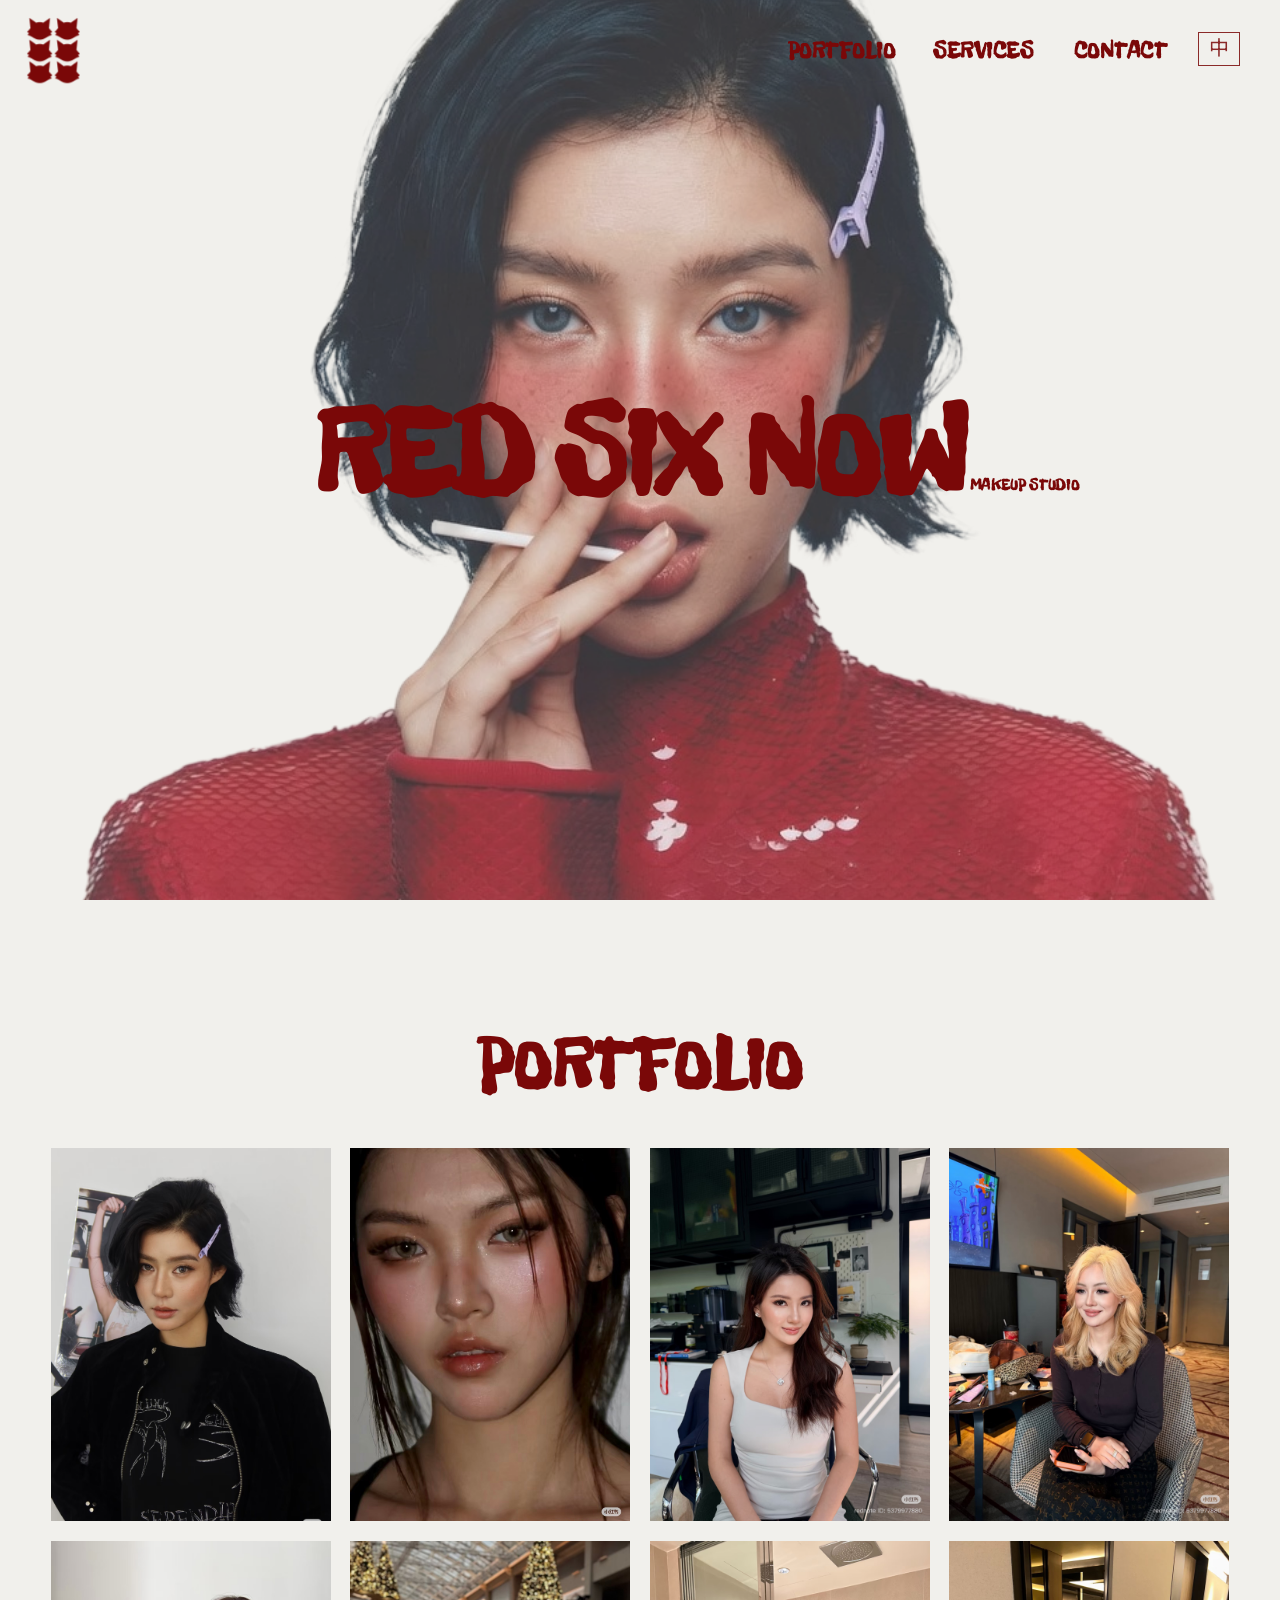
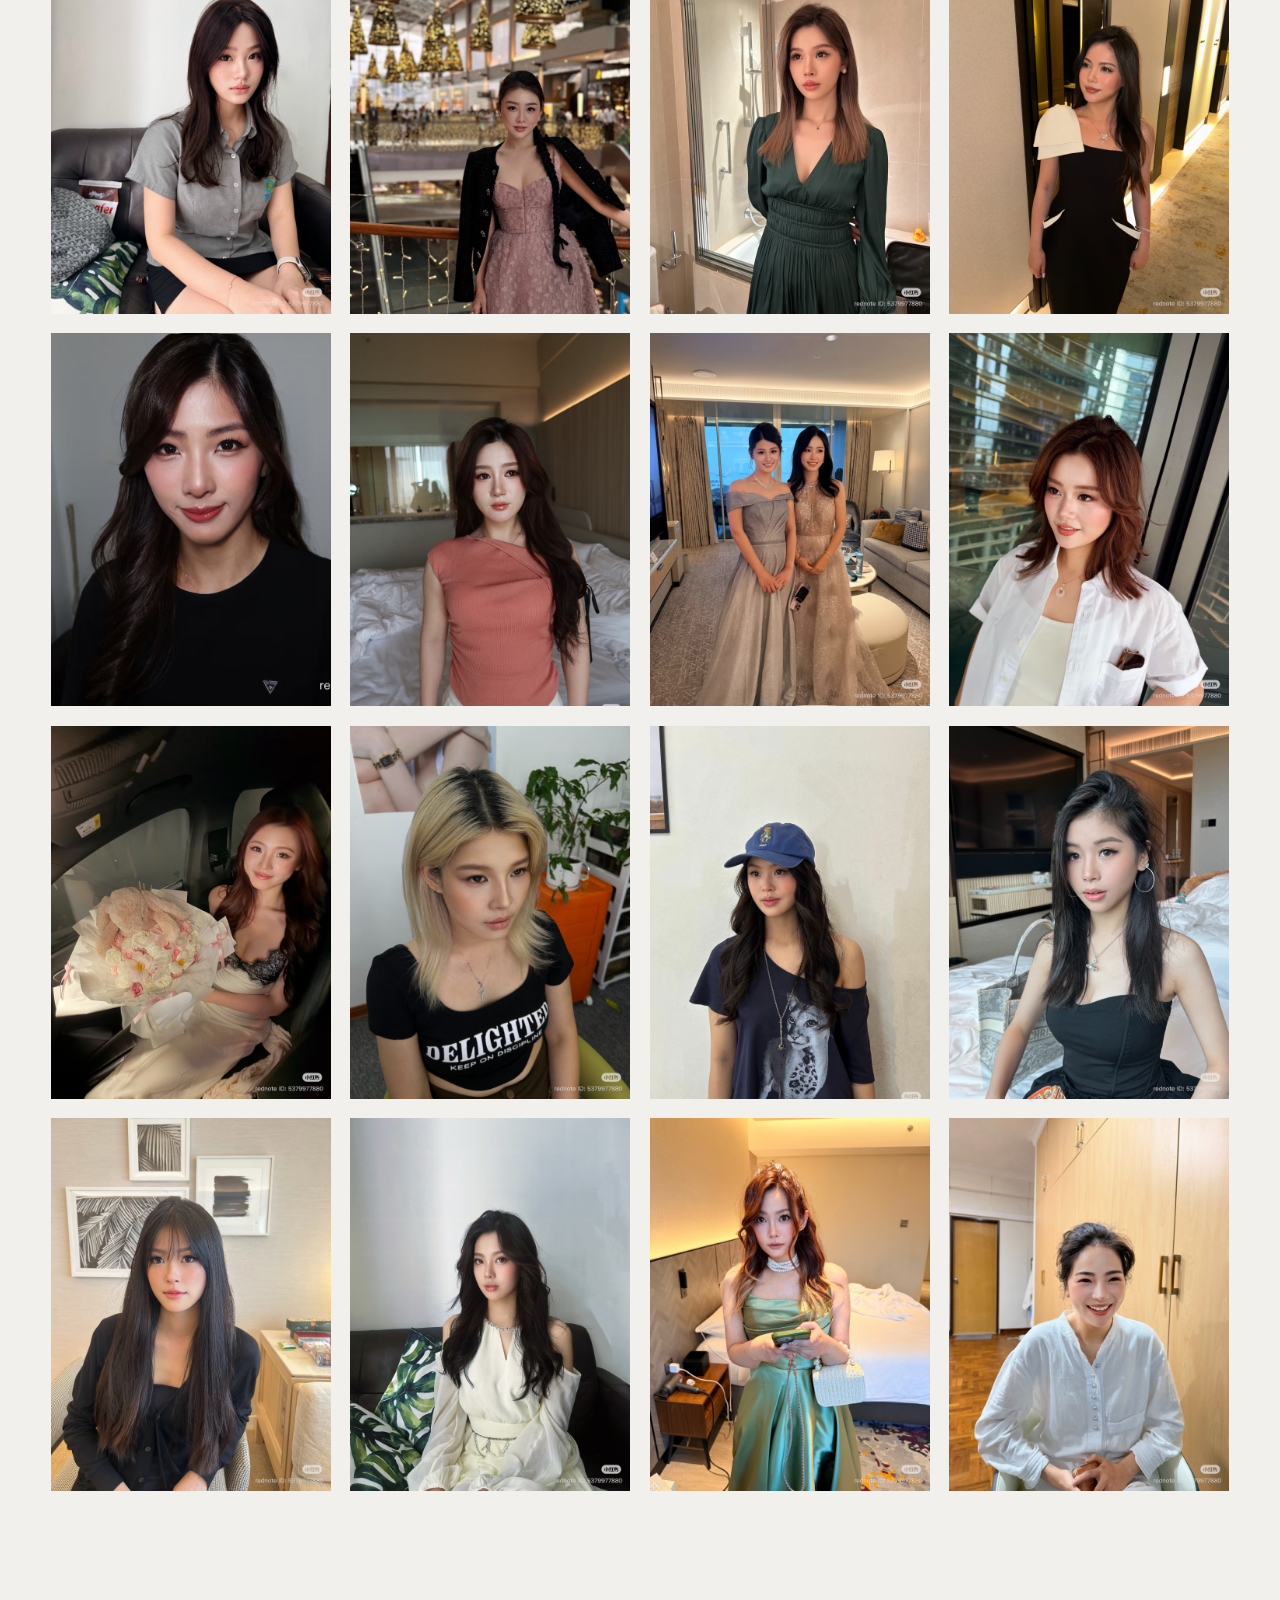
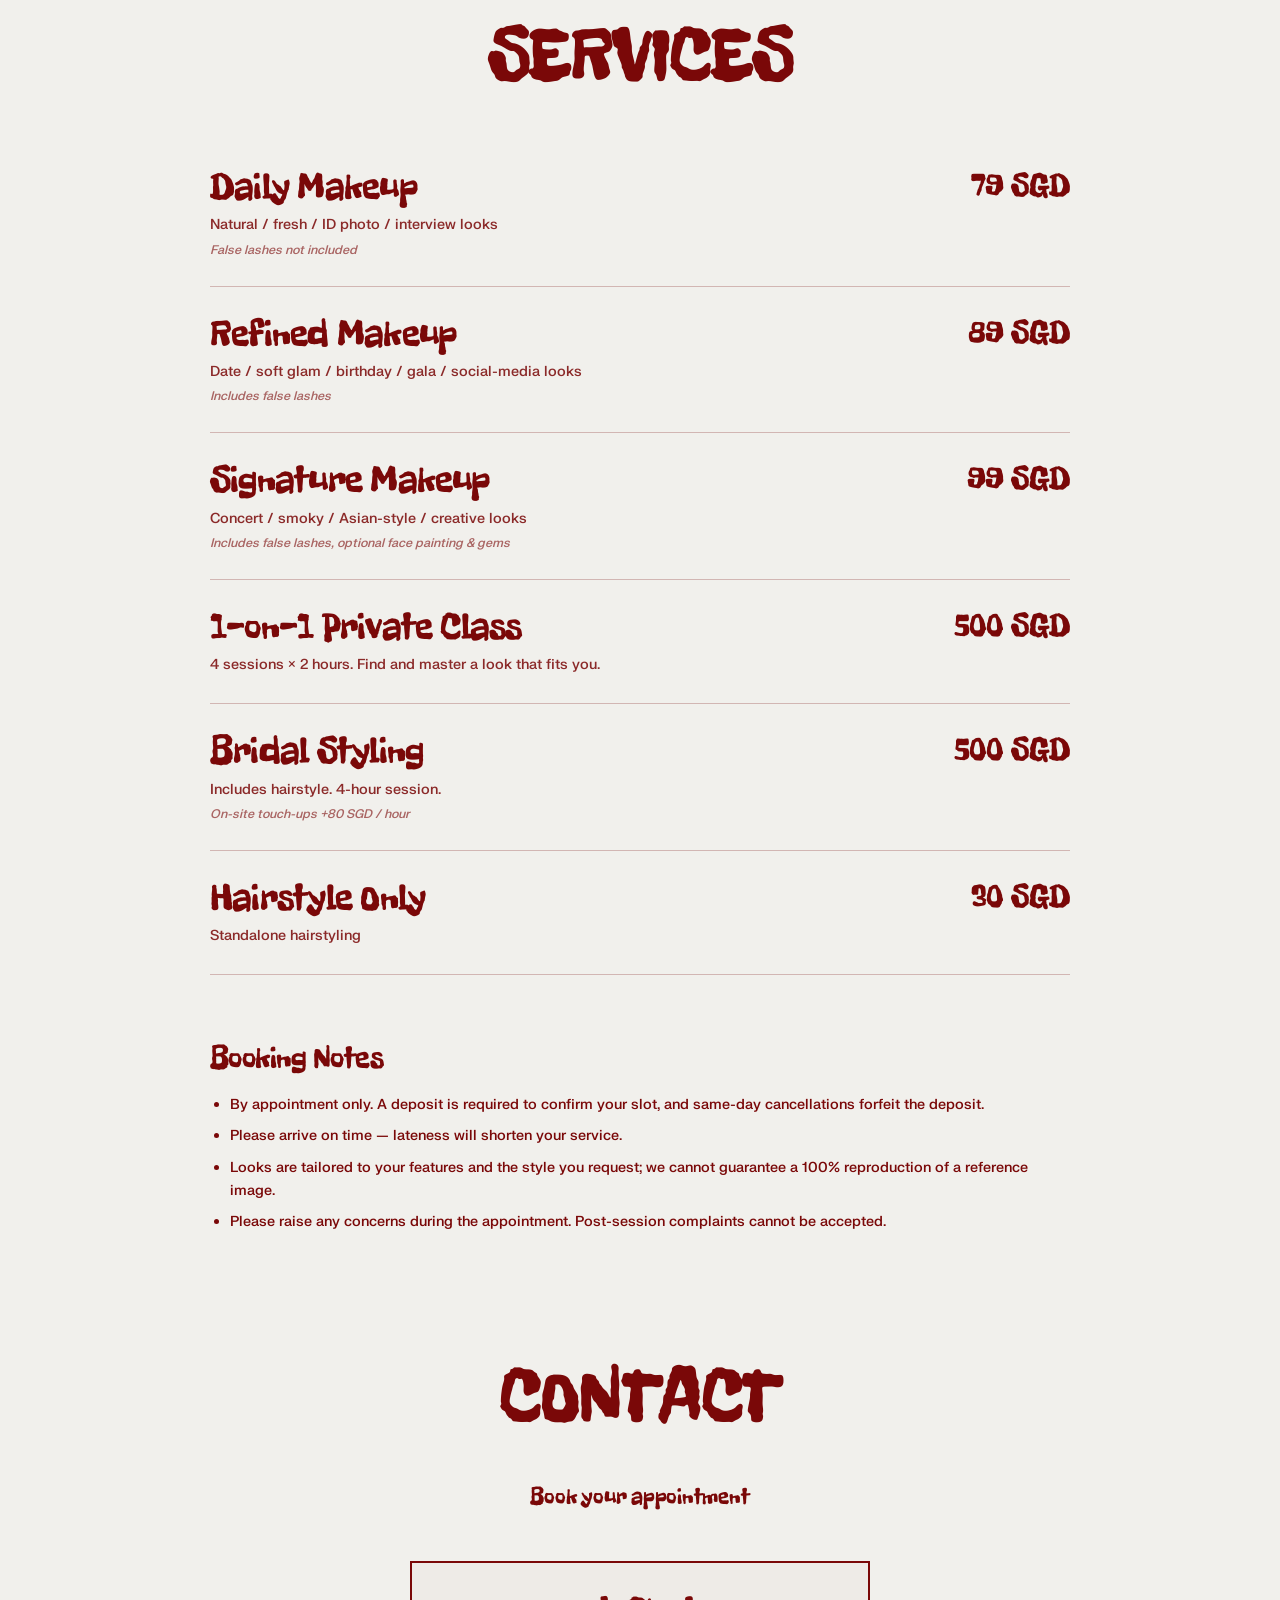
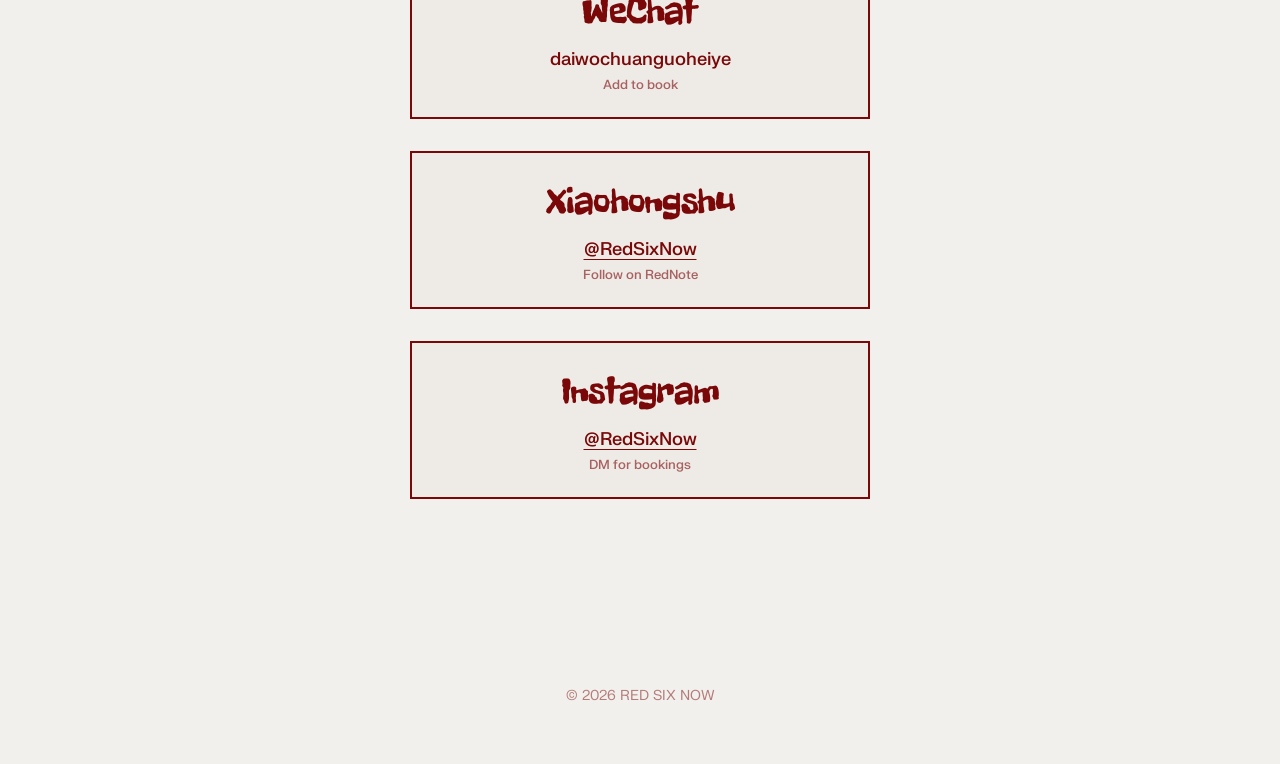
==== index.html @ 66060931 "Swap logo and favicon to new cat silhouette design - Logo: SVG (6 shapes) -> PNG cat silhouette (126" ====
<!doctype html>
<html lang="en">
<head>
    <meta charset="utf-8">
    <meta name="viewport" content="width=device-width,initial-scale=1,viewport-fit=cover">
    <!-- Auto-redirect Chinese-browser visitors to the ZH page on first
         visit. If the URL carries ?en=1 (set by the EN toggle on the
         ZH page), the redirect is skipped so manual overrides stick. -->
    <script>
        (function () {
            try {
                var params = new URLSearchParams(window.location.search);
                if (params.has('en')) return;
                var lang = (navigator.language || navigator.userLanguage || '').toLowerCase();
                if (lang.indexOf('zh') === 0) {
                    window.location.replace('index-zh.html');
                }
            } catch (e) {}
        })();
    </script>
    <title>RED SIX NOW — Makeup Studio</title>
    <meta name="description" content="RED SIX NOW — makeup studio in Singapore. Portfolio, services, and bookings.">
    <link rel="canonical" href="https://redsixnow.com/">
    <link rel="icon" type="image/jpeg" href="assets/favicon.jpg">
    <meta name="theme-color" content="#f1f0ec">

    <!-- Open Graph (link previews on WhatsApp, iMessage, Telegram, Slack etc.) -->
    <meta property="og:type" content="website">
    <meta property="og:site_name" content="RED SIX NOW">
    <meta property="og:title" content="RED SIX NOW — Makeup Studio">
    <meta property="og:description" content="Makeup studio in Singapore — portfolio, services, and bookings.">
    <meta property="og:url" content="https://redsixnow.com/">
    <meta property="og:image" content="https://redsixnow.com/assets/og-image.jpg">
    <meta property="og:image:width" content="1200">
    <meta property="og:image:height" content="630">
    <meta property="og:image:alt" content="RED SIX NOW makeup studio">
    <meta property="og:locale" content="en_US">
    <meta property="og:locale:alternate" content="zh_CN">

    <!-- hreflang cross-links for multilingual SEO -->
    <link rel="alternate" hreflang="en" href="https://redsixnow.com/">
    <link rel="alternate" hreflang="zh" href="https://redsixnow.com/index-zh.html">
    <link rel="alternate" hreflang="x-default" href="https://redsixnow.com/">

    <!-- Twitter Card -->
    <meta name="twitter:card" content="summary_large_image">
    <meta name="twitter:title" content="RED SIX NOW — Makeup Studio">
    <meta name="twitter:description" content="Makeup studio in Singapore — portfolio, services, and bookings.">
    <meta name="twitter:image" content="https://redsixnow.com/assets/og-image.jpg">
    <link rel="preconnect" href="https://fonts.googleapis.com">
    <link rel="preconnect" href="https://fonts.gstatic.com" crossorigin>
    <link href="https://fonts.googleapis.com/css2?family=Freckle+Face&family=Inter:wght@500&family=Ma+Shan+Zheng&family=Noto+Sans+SC:wght@400;500&display=swap" rel="stylesheet">
    <link rel="stylesheet" href="styles.css">
    <link rel="stylesheet" href="pages.css">

    <!-- Structured data for Google rich results -->
    <script type="application/ld+json">
    {
        "@context": "https://schema.org",
        "@type": "BeautySalon",
        "name": "RED SIX NOW",
        "description": "Professional makeup studio in Singapore offering daily, refined, signature, and bridal makeup services.",
        "url": "https://redsixnow.com",
        "image": "https://redsixnow.com/assets/og-image.jpg",
        "priceRange": "$$",
        "address": {
            "@type": "PostalAddress",
            "addressCountry": "SG"
        },
        "sameAs": [
            "https://instagram.com/RedSixNow",
            "https://xhslink.com/m/9eAvsElNwWi"
        ],
        "hasOfferCatalog": {
            "@type": "OfferCatalog",
            "name": "Makeup Services",
            "itemListElement": [
                {"@type": "Offer", "name": "Daily Makeup", "price": "79", "priceCurrency": "SGD"},
                {"@type": "Offer", "name": "Refined Makeup", "price": "89", "priceCurrency": "SGD"},
                {"@type": "Offer", "name": "Signature Makeup", "price": "99", "priceCurrency": "SGD"},
                {"@type": "Offer", "name": "1-on-1 Private Class", "price": "500", "priceCurrency": "SGD"},
                {"@type": "Offer", "name": "Bridal Styling", "price": "500", "priceCurrency": "SGD"},
                {"@type": "Offer", "name": "Hairstyle Only", "price": "30", "priceCurrency": "SGD"}
            ]
        }
    }
    </script>
</head>
<body>
    <a class="logo" href="#top" aria-label="Red Six Now home">
        <img src="assets/logo.png" alt="Red Six Now">
    </a>

    <nav class="top-nav">
        <a href="#portfolio">PORTFOLIO</a>
        <a href="#services">SERVICES</a>
        <a href="#contact">CONTACT</a>
        <a href="index-zh.html" class="lang-toggle" aria-label="切换到中文">中</a>
    </nav>

    <main>
        <section class="hero" id="top">
            <div class="hero-image" aria-hidden="true">
                <img src="assets/hero.png" alt="">
            </div>
            <div class="hero-content">
                <h1 class="title">
                    RED SIX NOW<span class="tagline">MAKEUP STUDIO</span>
                </h1>
            </div>
        </section>

        <section class="scroll-section portfolio-section" id="portfolio">
            <h2 class="page-title">PORTFOLIO</h2>
            <div class="portfolio-grid">
                <figure class="portfolio-tile"><img src="assets/portfolio/01.jpg" alt="Makeup look 01" loading="lazy" decoding="async"></figure>
                <figure class="portfolio-tile"><img src="assets/portfolio/02.jpg" alt="Makeup look 02" loading="lazy" decoding="async"></figure>
                <figure class="portfolio-tile"><img src="assets/portfolio/03.jpg" alt="Makeup look 03" loading="lazy" decoding="async"></figure>
                <figure class="portfolio-tile"><img src="assets/portfolio/04.jpg" alt="Makeup look 04" loading="lazy" decoding="async"></figure>
                <figure class="portfolio-tile"><img src="assets/portfolio/05.jpg" alt="Makeup look 05" loading="lazy" decoding="async"></figure>
                <figure class="portfolio-tile"><img src="assets/portfolio/06.jpg" alt="Makeup look 06" loading="lazy" decoding="async"></figure>
                <figure class="portfolio-tile"><img src="assets/portfolio/07.jpg" alt="Makeup look 07" loading="lazy" decoding="async"></figure>
                <figure class="portfolio-tile"><img src="assets/portfolio/08.jpg" alt="Makeup look 08" loading="lazy" decoding="async"></figure>
                <figure class="portfolio-tile"><img src="assets/portfolio/09.jpg" alt="Makeup look 09" loading="lazy" decoding="async"></figure>
                <figure class="portfolio-tile"><img src="assets/portfolio/10.jpg" alt="Makeup look 10" loading="lazy" decoding="async"></figure>
                <figure class="portfolio-tile"><img src="assets/portfolio/11.jpg" alt="Makeup look 11" loading="lazy" decoding="async"></figure>
                <figure class="portfolio-tile"><img src="assets/portfolio/12.jpg" alt="Makeup look 12" loading="lazy" decoding="async"></figure>
                <figure class="portfolio-tile"><img src="assets/portfolio/13.jpg" alt="Makeup look 13" loading="lazy" decoding="async"></figure>
                <figure class="portfolio-tile"><img src="assets/portfolio/14.jpg" alt="Makeup look 14" loading="lazy" decoding="async"></figure>
                <figure class="portfolio-tile"><img src="assets/portfolio/15.jpg" alt="Makeup look 15" loading="lazy" decoding="async"></figure>
                <figure class="portfolio-tile"><img src="assets/portfolio/16.jpg" alt="Makeup look 16" loading="lazy" decoding="async"></figure>
                <figure class="portfolio-tile"><img src="assets/portfolio/17.jpg" alt="Makeup look 17" loading="lazy" decoding="async"></figure>
                <figure class="portfolio-tile"><img src="assets/portfolio/18.jpg" alt="Makeup look 18" loading="lazy" decoding="async"></figure>
                <figure class="portfolio-tile"><img src="assets/portfolio/19.jpg" alt="Makeup look 19" loading="lazy" decoding="async"></figure>
                <figure class="portfolio-tile"><img src="assets/portfolio/20.jpg" alt="Makeup look 20" loading="lazy" decoding="async"></figure>
            </div>
        </section>

        <section class="scroll-section services-section" id="services">
            <h2 class="page-title">SERVICES</h2>
            <div class="services-list">
                <section class="service-row">
                    <div class="service-info">
                        <h3 class="service-name">Daily Makeup</h3>
                        <p class="service-desc">Natural / fresh / ID photo / interview looks</p>
                        <p class="service-note">False lashes not included</p>
                    </div>
                    <div class="service-price">79 SGD</div>
                </section>

                <section class="service-row">
                    <div class="service-info">
                        <h3 class="service-name">Refined Makeup</h3>
                        <p class="service-desc">Date / soft glam / birthday / gala / social-media looks</p>
                        <p class="service-note">Includes false lashes</p>
                    </div>
                    <div class="service-price">89 SGD</div>
                </section>

                <section class="service-row">
                    <div class="service-info">
                        <h3 class="service-name">Signature Makeup</h3>
                        <p class="service-desc">Concert / smoky / Asian-style / creative looks</p>
                        <p class="service-note">Includes false lashes, optional face painting &amp; gems</p>
                    </div>
                    <div class="service-price">99 SGD</div>
                </section>

                <section class="service-row">
                    <div class="service-info">
                        <h3 class="service-name">1-on-1 Private Class</h3>
                        <p class="service-desc">4 sessions × 2 hours. Find and master a look that fits you.</p>
                    </div>
                    <div class="service-price">500 SGD</div>
                </section>

                <section class="service-row">
                    <div class="service-info">
                        <h3 class="service-name">Bridal Styling</h3>
                        <p class="service-desc">Includes hairstyle. 4-hour session.</p>
                        <p class="service-note">On-site touch-ups +80 SGD / hour</p>
                    </div>
                    <div class="service-price">500 SGD</div>
                </section>

                <section class="service-row">
                    <div class="service-info">
                        <h3 class="service-name">Hairstyle Only</h3>
                        <p class="service-desc">Standalone hairstyling</p>
                    </div>
                    <div class="service-price">30 SGD</div>
                </section>
            </div>

            <aside class="booking-notes">
                <h3>Booking Notes</h3>
                <ul>
                    <li>By appointment only. A deposit is required to confirm your slot, and same-day cancellations forfeit the deposit.</li>
                    <li>Please arrive on time — lateness will shorten your service.</li>
                    <li>Looks are tailored to your features and the style you request; we cannot guarantee a 100% reproduction of a reference image.</li>
                    <li>Please raise any concerns during the appointment. Post-session complaints cannot be accepted.</li>
                </ul>
            </aside>
        </section>

        <section class="scroll-section contact-section" id="contact">
            <h2 class="page-title">CONTACT</h2>
            <p class="contact-intro">Book your appointment</p>
            <div class="contact-cards">
                <section class="contact-card">
                    <h3>WeChat</h3>
                    <p class="contact-value">daiwochuanguoheiye</p>
                    <p class="contact-hint">Add to book</p>
                </section>

                <section class="contact-card">
                    <h3>Xiaohongshu</h3>
                    <p class="contact-value"><a href="https://xhslink.com/m/9eAvsElNwWi" target="_blank" rel="noopener">@RedSixNow</a></p>
                    <p class="contact-hint">Follow on RedNote</p>
                </section>

                <section class="contact-card">
                    <h3>Instagram</h3>
                    <p class="contact-value"><a href="https://instagram.com/RedSixNow" target="_blank" rel="noopener">@RedSixNow</a></p>
                    <p class="contact-hint">DM for bookings</p>
                </section>
            </div>
        </section>
    </main>

    <footer class="site-footer">
        <p>&copy; 2026 RED SIX NOW</p>
    </footer>

    <script>
        // Reveal elements as they scroll into view. Skipped entirely when
        // the user has prefers-reduced-motion enabled.
        (function () {
            if (window.matchMedia('(prefers-reduced-motion: reduce)').matches) return;
            var selectors = [
                '#portfolio .page-title',
                '#services .page-title',
                '#services .service-row',
                '#services .booking-notes',
                '#contact .page-title',
                '#contact .contact-intro',
                '#contact .contact-card'
            ];
            var els = document.querySelectorAll(selectors.join(','));
            if (!els.length || !('IntersectionObserver' in window)) return;

            els.forEach(function (el) { el.classList.add('animate-in'); });

            var io = new IntersectionObserver(function (entries) {
                entries.forEach(function (entry) {
                    if (entry.isIntersecting) {
                        entry.target.classList.add('is-visible');
                        io.unobserve(entry.target);
                    }
                });
            }, { threshold: 0.15, rootMargin: '0px 0px -8% 0px' });

            els.forEach(function (el) { io.observe(el); });
        })();
    </script>
</body>
</html>
---- styles.css ----
:root {
    --bg: #f1f0ec;
    --red: #7a0808;

    /* Logo sized proportionally to viewport. New cat logo is 126x154
       (ratio ~0.82). At 1920 we show it at ~80x98, scaling down with
       clamp for smaller viewports. */
    --logo-w: clamp(44px, 4.167vw, 80px);
    --logo-h: clamp(54px, 5.104vw, 98px);
    --logo-x: clamp(18px, 2.083vw, 40px);
    --logo-y: clamp(14px, 1.406vw, 27px);

    --nav-size: 25px;
    --nav-gap: 0px;
    --nav-x: 40px;
    --nav-y: 32px;
}

* { box-sizing: border-box; }

html {
    scroll-behavior: smooth;
}

html, body {
    margin: 0;
    padding: 0;
    min-height: 100vh;
    background: var(--bg);
    color: var(--red);
    font-family: 'Freckle Face', cursive;
    -webkit-font-smoothing: antialiased;
    overflow-x: hidden;
}

/* ─────── Fixed chrome (logo + nav) ─────── */
/* Anchored to viewport corners at real pixel sizes — position stays
   consistent across every viewport. */

.logo {
    position: fixed;
    top: var(--logo-y);
    left: var(--logo-x);
    width: var(--logo-w);
    height: var(--logo-h);
    display: block;
    z-index: 10;
}
.logo img {
    width: 100%;
    height: 100%;
    object-fit: contain;
    display: block;
}

.top-nav {
    position: fixed;
    top: var(--nav-y);
    right: var(--nav-x);
    display: flex;
    align-items: center;
    gap: var(--nav-gap);
    z-index: 10;
}
.top-nav a {
    font-family: 'Freckle Face', cursive;
    font-weight: 400;
    font-size: var(--nav-size);
    line-height: 1;
    letter-spacing: -0.02em;
    color: var(--red);
    text-decoration: none;
    text-align: center;
    transition: opacity 0.2s ease;
}
.top-nav a:hover { opacity: 0.6; }
.top-nav a:focus-visible {
    outline: 2px solid var(--red);
    outline-offset: 4px;
}

/* Fixed-width nav boxes apply on desktop only, so spacing matches Figma
   exactly at 1920. On tablet/mobile, items size to their text content
   so they don't overflow the viewport. */
@media (min-width: 901px) {
    .top-nav a { width: 142px; }
    .top-nav a[href="#contact"] { width: 132px; }
}

/* ─────── Hero section ─────── */

.hero {
    position: relative;
    width: 100%;
    height: 100vh;
    min-height: 100svh;
    overflow: hidden;
    display: flex;
    align-items: center;
    justify-content: center;
}

/* Background photo — matches the Figma crop (175.5% height, -36.1% top).
   Centered in the viewport so it looks balanced at any width. */
.hero-image {
    position: absolute;
    top: 0;
    left: 50%;
    transform: translateX(-50%);
    height: 100%;
    aspect-ratio: 1409 / 1080;
    opacity: 0.8;
    overflow: hidden;
    pointer-events: none;
    z-index: 1;
}
.hero-image img {
    position: absolute;
    top: -36.1%;
    left: 0;
    width: 100%;
    height: 175.5%;
    object-fit: cover;
    display: block;
}

/* Title + tagline composition.
   The title is truly centered in the viewport (matching the Figma frame
   center) and the tagline is pinned to the right edge of the title so it
   doesn't pull the title off-center. */
.hero-content {
    position: relative;
    z-index: 2;
    width: 100%;
    display: flex;
    justify-content: center;
    padding: 0 24px;
}

.title {
    position: relative;
    font-family: 'Freckle Face', cursive;
    font-weight: 400;
    /* 200px at 1920-wide viewport, scales fluidly */
    font-size: clamp(56px, 10.4vw, 200px);
    line-height: 0.9;
    letter-spacing: -0.05em;
    color: var(--red);
    margin: 0;
    text-align: center;
    white-space: nowrap;
}

.tagline {
    position: absolute;
    left: 100%;
    /* Figma places the tagline center 54px below the title center at a 200px
       title. That works out to ~14% up from the bottom of the title line-box,
       which scales correctly with the fluid title size. */
    bottom: 14%;
    margin-left: clamp(2px, 0.3vw, 8px);
    font-family: 'Freckle Face', cursive;
    font-size: clamp(9px, 1.3vw, 25px);
    line-height: 1;
    letter-spacing: -0.02em;
    color: var(--red);
    white-space: nowrap;
}

/* ─────── Tablet ─────── */
@media (max-width: 900px) {
    :root {
        --nav-size: 22px;
        --nav-gap: 40px;
        --nav-x: 28px;
        --nav-y: 26px;
    }
}

/* ─────── Mobile ─────── */
@media (max-width: 560px) {
    :root {
        --nav-size: 16px;
        --nav-gap: 18px;
        --nav-x: 18px;
        --nav-y: 22px;
    }

    .title {
        /* Larger relative to narrow viewports so it reads as the hero */
        font-size: clamp(44px, 16vw, 120px);
    }

    /* On narrow screens, drop the tagline below the centered title
       instead of letting it hang off-screen to the right. */
    .tagline {
        position: static;
        display: block;
        margin: 6px 0 0;
        font-size: clamp(20px, 5.25vw, 28px);
    }

    /* On very narrow viewports the portrait photo looks better cropped wider */
    .hero-image {
        left: 50%;
        height: 100%;
        aspect-ratio: auto;
        width: 100%;
        transform: translateX(-50%);
    }
    .hero-image img {
        top: 0;
        height: 100%;
        object-fit: cover;
        object-position: center 20%;
    }
}

/* ─────── Ultra-narrow (phones in portrait < 380) ─────── */
@media (max-width: 380px) {
    .title { font-size: 52px; }
    .tagline { font-size: 19px; }
    :root {
        --nav-gap: 14px;
        --nav-size: 14px;
    }
}
---- pages.css ----
/* FK Grotesk Neue — self-hosted .woff2 under /fonts. Weight range is
   left wide so any weight the file supports resolves to this face. */
@font-face {
    font-family: 'FK Grotesk Neue';
    src: url('fonts/FKGroteskNeue.woff2') format('woff2');
    font-weight: 100 900;
    font-style: normal;
    font-display: swap;
}

/* ─────── Language toggle (中 / EN) ─────── */

.top-nav a.lang-toggle {
    width: auto !important;
    /* Flex centering ensures the glyph sits in the middle of the pill
       regardless of font-metric baseline quirks (CJK characters tend
       to float toward the top of the line box otherwise). */
    display: inline-flex;
    align-items: center;
    justify-content: center;
    padding: 6px 10px;
    border: 1px solid var(--red);
    font-family: 'Freckle Face', 'Noto Sans SC', cursive;
    font-size: calc(var(--nav-size) * 0.8);
    line-height: 1;
    align-self: center;
    opacity: 0.85;
    transition: opacity 0.2s ease, background 0.2s ease;
}

.top-nav a.lang-toggle:hover {
    opacity: 1;
    background: rgba(122, 8, 8, 0.06);
}

/* Extra left margin only on desktop so the toggle doesn't visually
   crowd the last nav item whose fixed 132px box adds less padding
   than the 142px boxes. Not needed at auto-width mobile sizes. */
@media (min-width: 901px) {
    .top-nav a.lang-toggle {
        margin-left: 12px;
    }
}

/* ─────── Chinese page ─────── */
/* Two CJK fonts are in play:
     - Ma Shan Zheng  — brush-style display, only for BIG headings
     - Noto Sans SC   — clean sans, for nav + tagline + every body text
   Ma Shan Zheng becomes unreadable below ~20px, which is why small
   elements get the sans variant. The hero title (.title) is NOT
   overridden so "RED SIX NOW" stays in Freckle Face as on the EN
   site. */

:root:lang(zh-CN) {
    /* Chinese characters are shorter than English words. Slightly
       larger nav font size (30 vs 25) with ~50px gaps between
       auto-sized nav items on ZH (vs ~0 on EN). */
    --nav-x: 40px;
    --nav-gap: 50px;
    --nav-size: 30px;
    --nav-y: 31px;
}

/* ZH mobile/tablet overrides — :lang beats plain @media :root, so scale
   the ZH nav down inside each breakpoint. */
@media (max-width: 900px) {
    :root:lang(zh-CN) {
        --nav-size: 24px;
        --nav-gap: 28px;
        --nav-x: 28px;
        --nav-y: 26px;
    }
}
@media (max-width: 560px) {
    :root:lang(zh-CN) {
        --nav-size: 20px;
        --nav-gap: 16px;
        --nav-x: 18px;
        --nav-y: 22px;
    }
}
@media (max-width: 380px) {
    :root:lang(zh-CN) {
        --nav-size: 18px;
        --nav-gap: 12px;
    }
}

/* Display — Ma Shan Zheng (brush). Covers headings plus the short
   labels (nav, tagline, prices) that the user wants in the brand
   brush style. Ma Shan Zheng ships with matching Latin glyphs so
   the SGD prices also render in the brush font on ZH. */
:lang(zh-CN) .tagline,
:lang(zh-CN) .top-nav a,
:lang(zh-CN) .page-title,
:lang(zh-CN) .service-name,
:lang(zh-CN) .service-price,
:lang(zh-CN) .booking-notes h3,
:lang(zh-CN) .contact-card h3 {
    font-family: 'Ma Shan Zheng', 'Freckle Face', cursive;
}

/* Language toggle keeps Freckle Face on both pages so the "EN" label
   on ZH renders in the brand Latin font, not the Chinese brush font. */
:lang(zh-CN) .top-nav a.lang-toggle {
    font-family: 'Freckle Face', cursive;
}

/* Desktop ZH: negative left margin cancels the pill's internal left
   padding so the text-to-text gap matches the 50px word-to-word
   rhythm. Only needed where the desktop margin-left:12 is active. */
@media (min-width: 901px) {
    :lang(zh-CN) .top-nav a.lang-toggle {
        margin-left: -11px;
    }
}

/* Long / small body copy — Noto Sans SC for legibility */
:lang(zh-CN) .service-desc,
:lang(zh-CN) .service-note,
:lang(zh-CN) .booking-notes ul,
:lang(zh-CN) .contact-intro,
:lang(zh-CN) .contact-hint {
    font-family: 'Noto Sans SC', 'FK Grotesk Neue', 'Inter', system-ui, sans-serif;
    font-weight: 500;
}

/* Let nav items size to their (shorter) Chinese content instead of the
   fixed 142/132 widths used on the EN site. */
:lang(zh-CN) .top-nav a {
    width: auto !important;
}

/* ─────── Scroll-triggered reveal animation ─────── */
/* Elements tagged .animate-in start invisible and slightly below their
   final position. When the IntersectionObserver (in index.html) adds
   .is-visible, they fade up over 600ms with an easeOut curve. Wrapped
   in prefers-reduced-motion: no-preference so users who opt out of
   motion see everything immediately. */
@media (prefers-reduced-motion: no-preference) {
    .animate-in {
        opacity: 0;
        /* translate3d pushes the element onto the GPU for the duration
           of the animation without needing a permanent will-change layer. */
        transform: translate3d(0, 20px, 0);
        transition: opacity 600ms cubic-bezier(0.22, 1, 0.36, 1),
                    transform 600ms cubic-bezier(0.22, 1, 0.36, 1);
    }
    .animate-in.is-visible {
        opacity: 1;
        transform: translate3d(0, 0, 0);
    }
}

/* ─────── Scroll sections (single-page layout) ─────── */

.scroll-section {
    /* Single-sided top padding so the visual gap between adjacent
       sections stays consistent (otherwise two adjacent sections stack
       their top+bottom padding and double the gap). Last section gets
       matching bottom padding so the page doesn't end abruptly. */
    padding: clamp(100px, 10vw, 160px) clamp(24px, 4vw, 80px) 0;
    /* Anchor clicks account for the fixed logo/nav chrome so the
       section title doesn't hide beneath it on jump. */
    scroll-margin-top: clamp(90px, 8vw, 150px);
    position: relative;
    z-index: 1;
}

.scroll-section:last-child {
    padding-bottom: clamp(100px, 10vw, 160px);
}

.page-title {
    font-family: 'Freckle Face', cursive;
    font-weight: 400;
    font-size: clamp(56px, 6vw, 110px);
    line-height: 0.9;
    letter-spacing: -0.03em;
    color: var(--red);
    text-align: center;
    margin: 0 0 clamp(32px, 4vw, 60px);
}

/* ─────── Portfolio ─────── */

.portfolio-grid {
    display: grid;
    /* 5 fixed columns at desktop (up to 20 photos -> 4 rows of 5).
       Step down at tablet/mobile breakpoints. */
    grid-template-columns: repeat(5, 1fr);
    gap: clamp(12px, 1.5vw, 24px);
    max-width: 1600px;
    margin: 0 auto;
}

@media (max-width: 1280px) {
    .portfolio-grid { grid-template-columns: repeat(4, 1fr); }
}
@media (max-width: 980px) {
    .portfolio-grid { grid-template-columns: repeat(3, 1fr); }
}
@media (max-width: 680px) {
    /* 2 columns on mobile so tiles are ~half-width and users see
       multiple photos at once instead of one giant tile per viewport. */
    .portfolio-grid { grid-template-columns: repeat(2, 1fr); }
}

/* Cap the portfolio at 10 photos on mobile (<=560px) so the page
   stays manageable. The extra 10 tiles (11-20) only show on larger
   viewports. */
@media (max-width: 560px) {
    .portfolio-tile:nth-child(n + 11) {
        display: none;
    }
}

.portfolio-tile {
    margin: 0;
    aspect-ratio: 3 / 4;
    overflow: hidden;
    background: rgba(122, 8, 8, 0.06);
    position: relative;
    /* Contain layout + paint so each tile's repaints don't invalidate
       the surrounding grid. Big scroll-performance win on mobile. */
    contain: layout paint;
}

.portfolio-tile img {
    width: 100%;
    height: 100%;
    object-fit: cover;
    display: block;
    transition: transform 0.4s ease;
}

.portfolio-tile:hover img {
    transform: scale(1.04);
}

/* ─────── Services ─────── */

.services-list {
    max-width: 860px;
    margin: 0 auto;
}

.service-row {
    display: flex;
    justify-content: space-between;
    align-items: flex-start;
    gap: 32px;
    padding: 28px 0;
    border-bottom: 1px solid rgba(122, 8, 8, 0.25);
}

.service-info {
    flex: 1;
    min-width: 0;
}

.service-name {
    font-family: 'Freckle Face', cursive;
    font-weight: 400;
    font-size: clamp(28px, 3vw, 42px);
    line-height: 1;
    letter-spacing: -0.02em;
    color: var(--red);
    margin: 0 0 8px;
}

.service-desc {
    margin: 0;
    font-family: 'FK Grotesk Neue', 'Inter', system-ui, -apple-system, sans-serif;
    font-weight: 500;
    font-size: clamp(14px, 1.1vw, 16px);
    line-height: 1.5;
    color: var(--red);
    opacity: 0.85;
}

.service-note {
    margin: 6px 0 0;
    font-family: 'FK Grotesk Neue', 'Inter', system-ui, -apple-system, sans-serif;
    font-weight: 500;
    font-size: clamp(12px, 0.95vw, 14px);
    font-style: italic;
    color: var(--red);
    opacity: 0.6;
}

.service-price {
    font-family: 'Freckle Face', cursive;
    font-size: clamp(26px, 2.6vw, 38px);
    line-height: 1;
    letter-spacing: -0.02em;
    color: var(--red);
    white-space: nowrap;
    flex-shrink: 0;
}

.booking-notes {
    max-width: 860px;
    margin: clamp(40px, 5vw, 72px) auto 0;
    font-family: 'FK Grotesk Neue', 'Inter', system-ui, -apple-system, sans-serif;
    font-weight: 500;
}

.booking-notes h3 {
    font-family: 'Freckle Face', cursive;
    font-weight: 400;
    font-size: clamp(24px, 2.4vw, 32px);
    letter-spacing: -0.02em;
    color: var(--red);
    margin: 0 0 16px;
}

.booking-notes ul {
    padding-left: 20px;
    margin: 0;
    line-height: 1.65;
    font-size: clamp(14px, 1.1vw, 16px);
    color: var(--red);
}

.booking-notes li {
    margin-bottom: 8px;
}

.booking-notes li:last-child {
    margin-bottom: 0;
}

/* ─────── Contact ─────── */

.contact-section {
    display: flex;
    flex-direction: column;
    align-items: center;
    justify-content: center;
    text-align: center;
}

.contact-intro {
    font-family: 'Freckle Face', cursive;
    font-size: clamp(20px, 1.8vw, 28px);
    color: var(--red);
    margin: 0 0 clamp(32px, 4vw, 60px);
    opacity: 0.85;
    letter-spacing: -0.01em;
}

.contact-cards {
    display: flex;
    flex-direction: column;
    gap: clamp(20px, 2.5vw, 36px);
    width: 100%;
    max-width: 460px;
}

.contact-card {
    border: 2px solid var(--red);
    /* Figma card height is 150 fixed. Drop vertical padding to 24 and
       give the card a fixed min-height so it lines up. */
    padding: 24px clamp(24px, 3vw, 36px);
    min-height: 150px;
    display: flex;
    flex-direction: column;
    justify-content: center;
    background: rgba(122, 8, 8, 0.02);
    transition: background 0.2s ease;
}

.contact-card:hover {
    background: rgba(122, 8, 8, 0.06);
}

.contact-card:focus-within {
    outline: 2px solid var(--red);
    outline-offset: 2px;
}

.contact-value a:hover {
    opacity: 0.65;
}

.contact-card h3 {
    font-family: 'Freckle Face', cursive;
    font-weight: 400;
    font-size: clamp(28px, 3vw, 40px);
    letter-spacing: -0.02em;
    color: var(--red);
    margin: 0 0 14px;
}

.contact-value {
    font-family: 'FK Grotesk Neue', 'Inter', system-ui, -apple-system, sans-serif;
    font-weight: 500;
    font-size: clamp(16px, 1.4vw, 20px);
    color: var(--red);
    margin: 0 0 6px;
    user-select: all;
    word-break: break-word;
}

.contact-value a {
    color: var(--red);
    text-decoration: underline;
    text-underline-offset: 4px;
}

.contact-hint {
    font-family: 'FK Grotesk Neue', 'Inter', system-ui, -apple-system, sans-serif;
    font-weight: 500;
    font-size: clamp(12px, 1vw, 14px);
    color: var(--red);
    opacity: 0.6;
    margin: 0;
}

/* ─────── Footer ─────── */

.site-footer {
    text-align: center;
    padding: clamp(40px, 5vw, 60px) 24px;
    font-family: 'FK Grotesk Neue', 'Inter', system-ui, sans-serif;
    font-size: 14px;
    color: var(--red);
    opacity: 0.5;
}

.site-footer p { margin: 0; }

/* ─────── Small-screen tweaks ─────── */

@media (max-width: 560px) {
    .service-row {
        flex-direction: column;
        align-items: flex-start;
        gap: 12px;
    }
    .service-price {
        align-self: flex-end;
    }
}
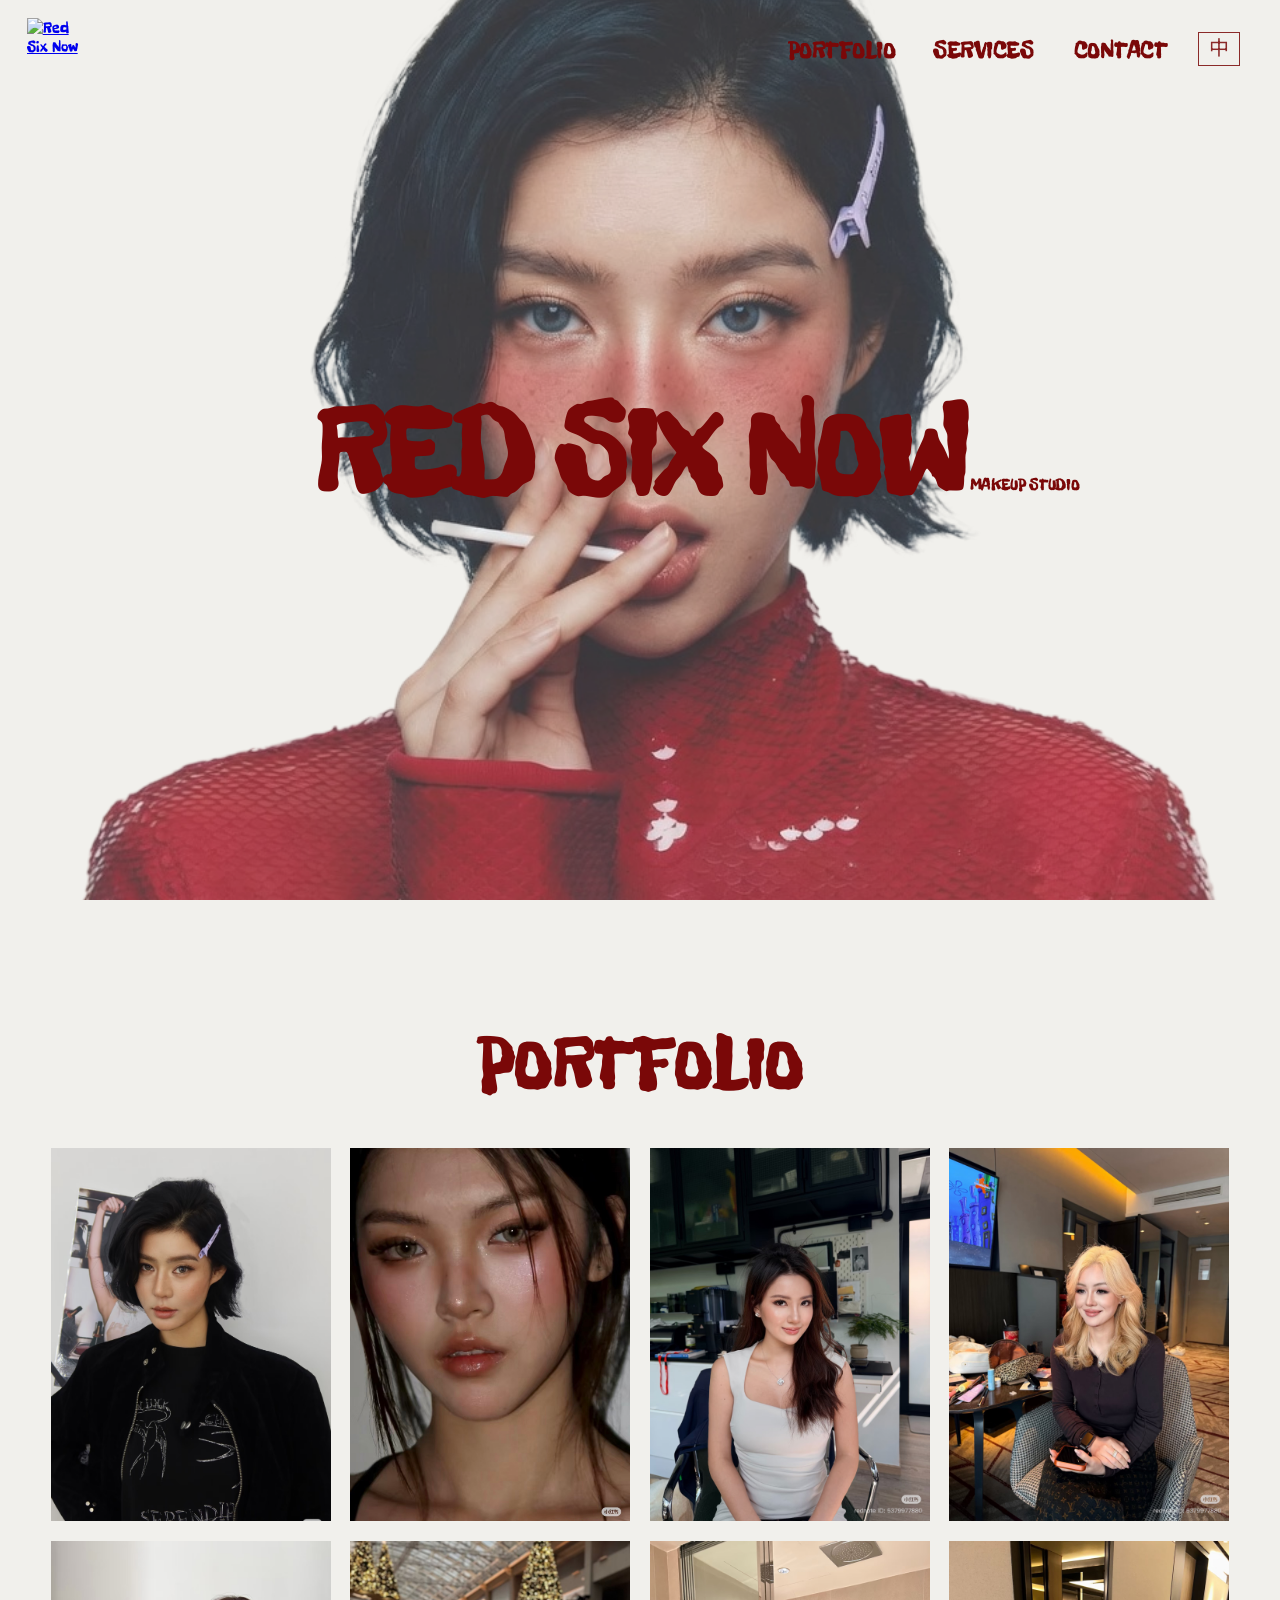
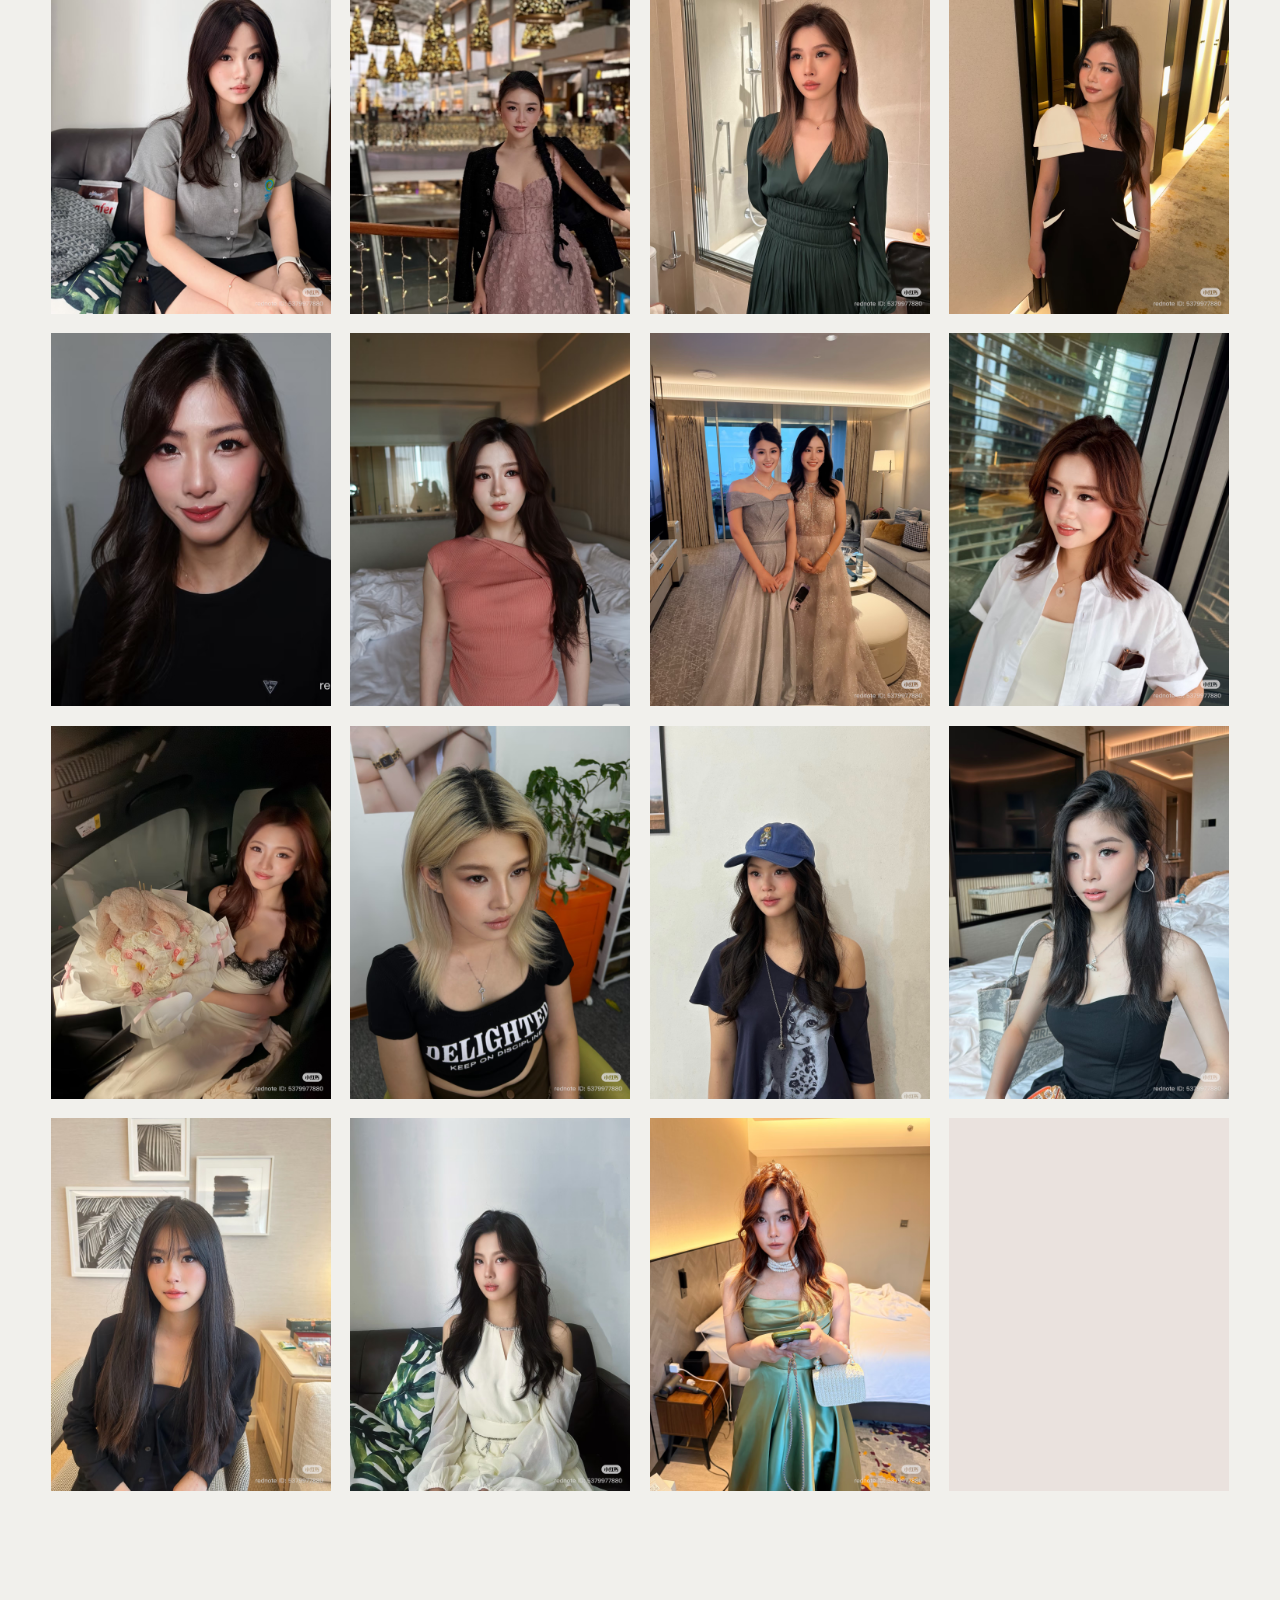
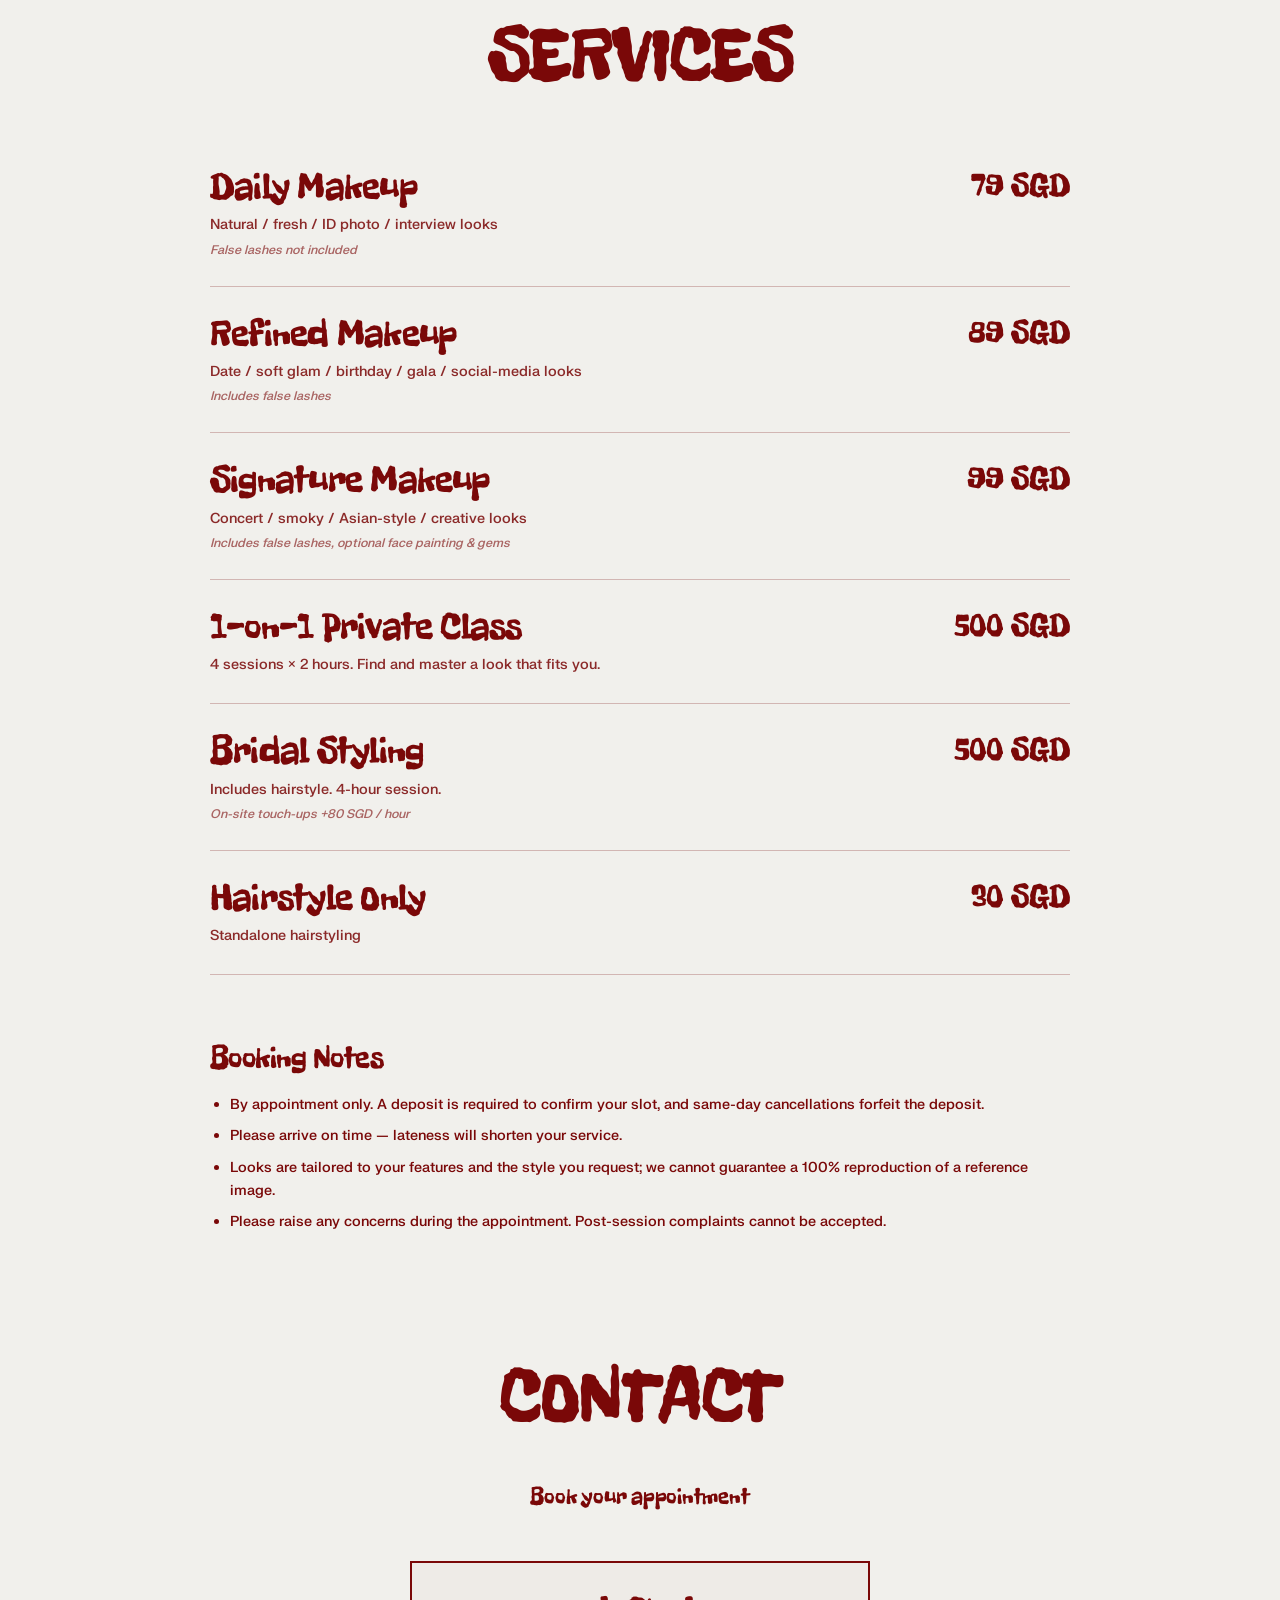
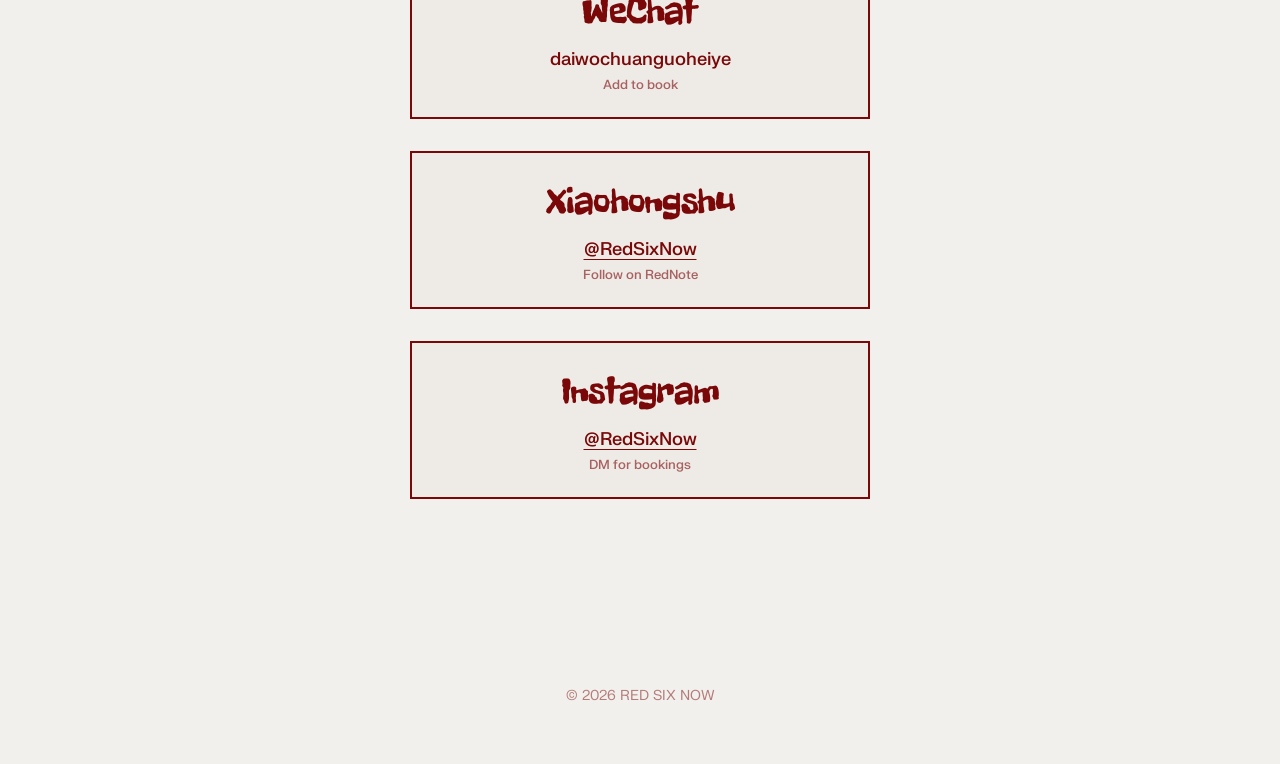
==== commit 766eaf53: "Swap logo to redsixnowlogo.svg Co-Authored-By: Claude Opus 4.6 (1M context) <noreply@anthropic.com>" ====
--- a/index.html
+++ b/index.html
@@ -88,7 +88,7 @@
 </head>
 <body>
     <a class="logo" href="#top" aria-label="Red Six Now home">
-        <img src="assets/logo.png" alt="Red Six Now">
+        <img src="assets/redsixnowlogo.svg" alt="Red Six Now">
     </a>
 
     <nav class="top-nav">
--- a/styles.css
+++ b/styles.css
@@ -3,10 +3,10 @@
     --red: #7a0808;
 
     /* Logo sized proportionally to viewport. New cat logo is 126x154
-       (ratio ~0.82). At 1920 we show it at ~80x98, scaling down with
-       clamp for smaller viewports. */
-    --logo-w: clamp(44px, 4.167vw, 80px);
-    --logo-h: clamp(54px, 5.104vw, 98px);
+       (ratio ~0.82). At 1920 we show it at ~96x118 (20% bigger than
+       initial 80x98), scaling down with clamp for smaller viewports. */
+    --logo-w: clamp(44px, 5vw, 96px);
+    --logo-h: clamp(54px, 6.125vw, 118px);
     --logo-x: clamp(18px, 2.083vw, 40px);
     --logo-y: clamp(14px, 1.406vw, 27px);
 
@@ -177,6 +177,18 @@
     }
 }
 
+/* ─────── Tagline drop-below (tablet + mobile) ─────── */
+/* At ≤900 the tagline is too small to read beside the title, so drop
+   it onto a new line below RED SIX NOW, centered. */
+@media (max-width: 900px) {
+    .tagline {
+        position: static;
+        display: block;
+        margin: 6px 0 0;
+        font-size: clamp(18px, 3vw, 28px);
+    }
+}
+
 /* ─────── Mobile ─────── */
 @media (max-width: 560px) {
     :root {
@@ -191,15 +203,6 @@
         font-size: clamp(44px, 16vw, 120px);
     }
 
-    /* On narrow screens, drop the tagline below the centered title
-       instead of letting it hang off-screen to the right. */
-    .tagline {
-        position: static;
-        display: block;
-        margin: 6px 0 0;
-        font-size: clamp(20px, 5.25vw, 28px);
-    }
-
     /* On very narrow viewports the portrait photo looks better cropped wider */
     .hero-image {
         left: 50%;
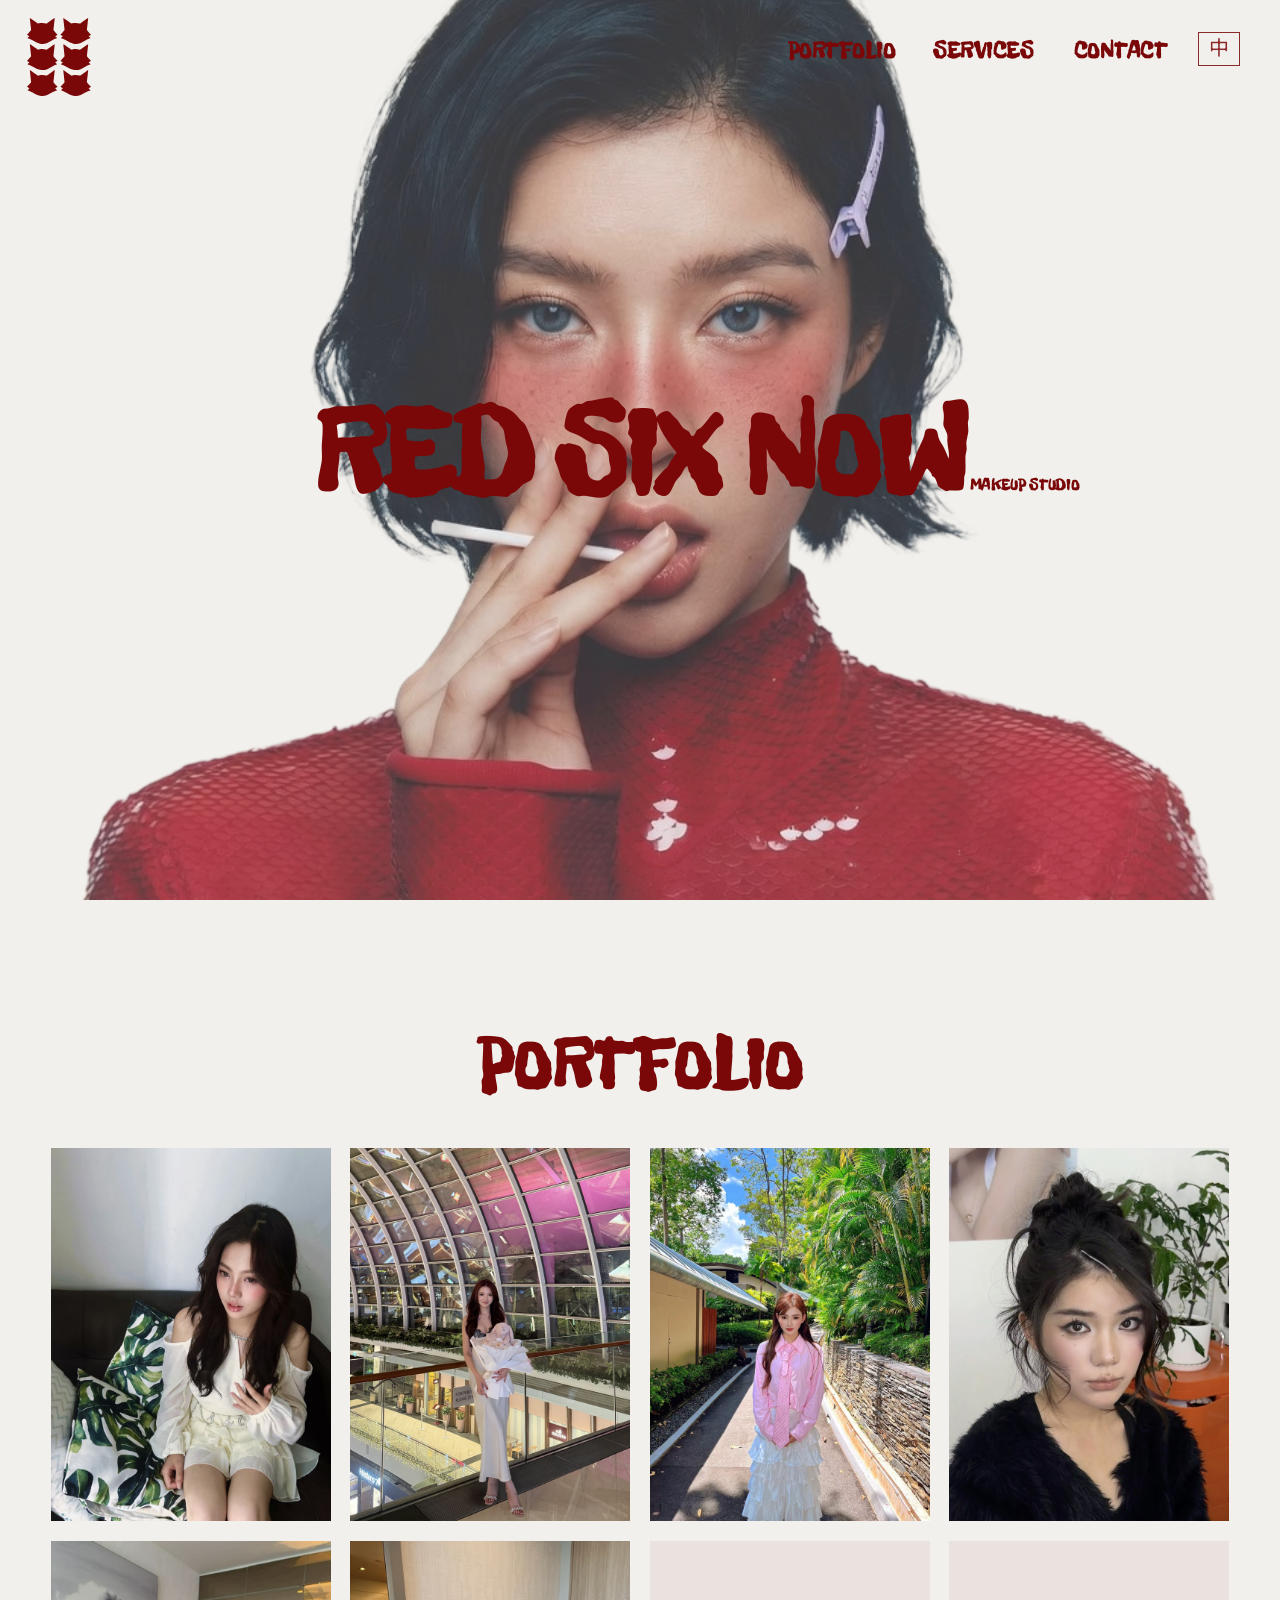
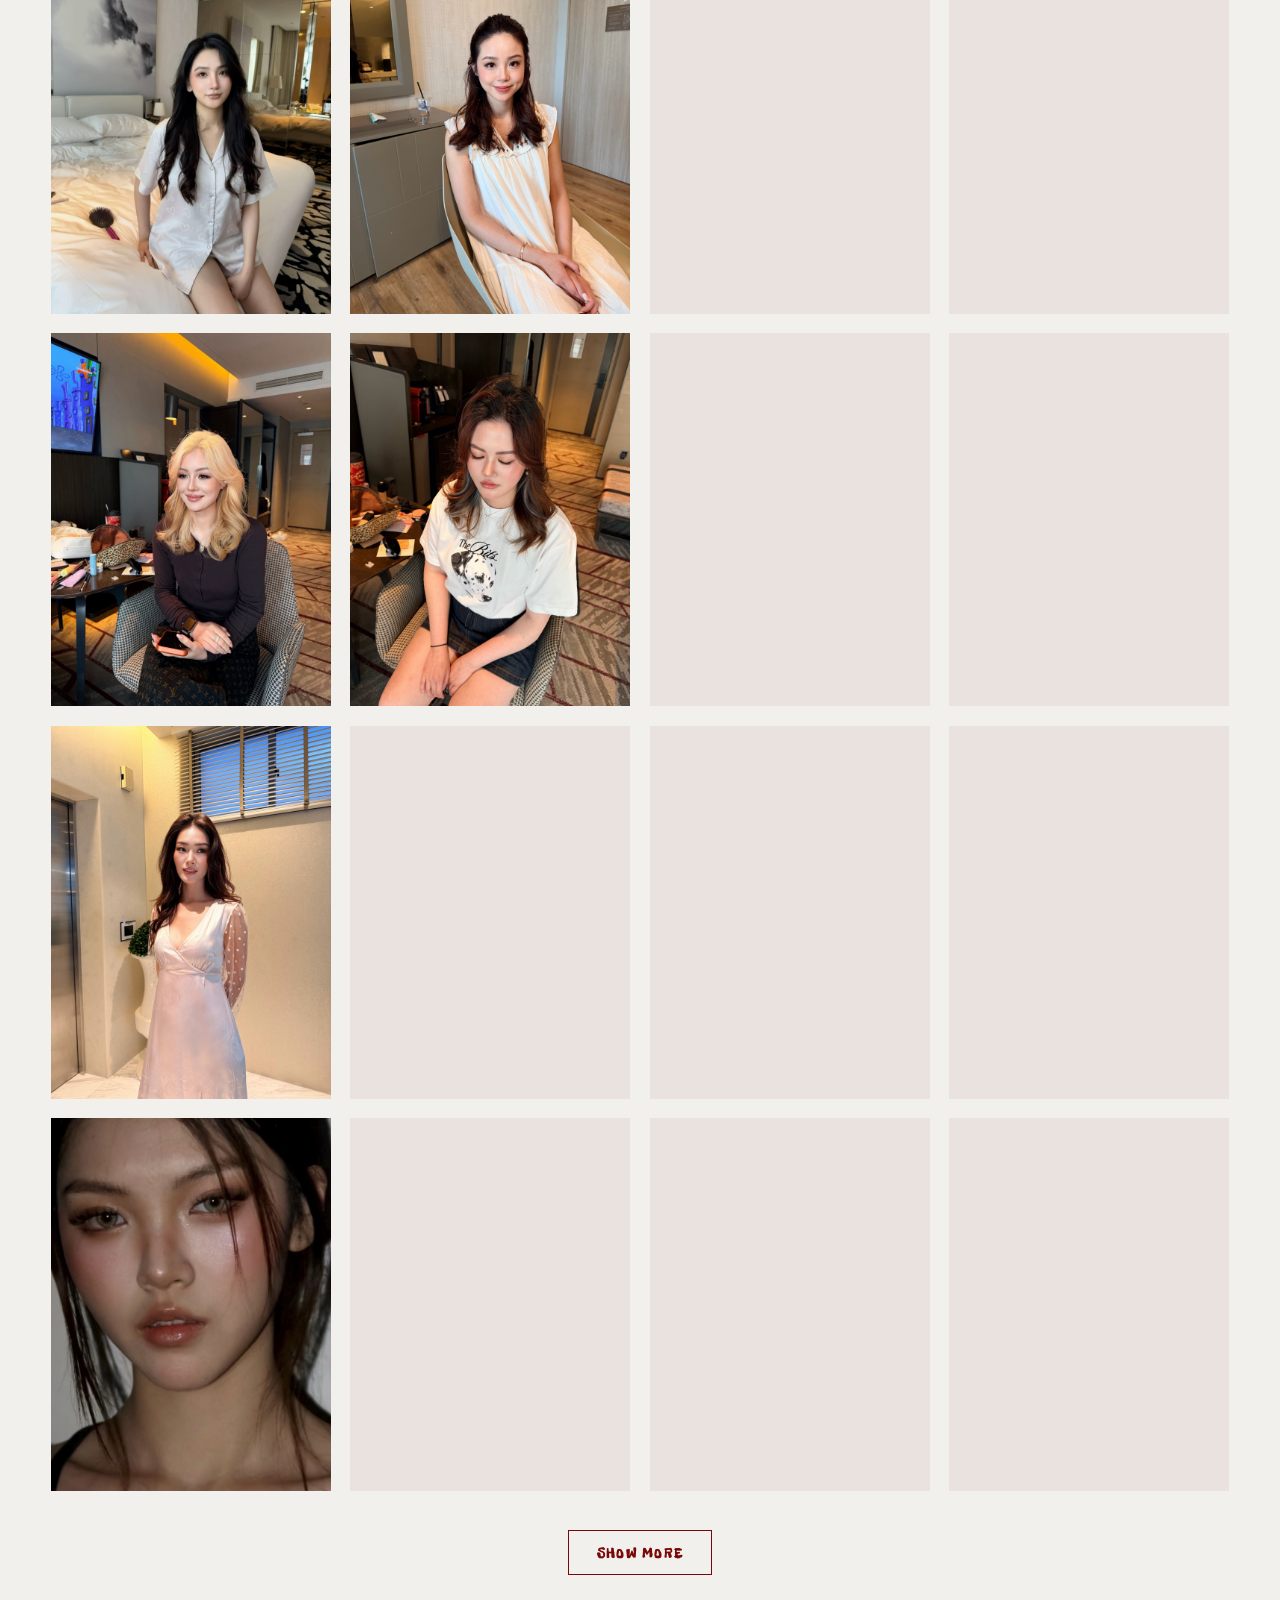
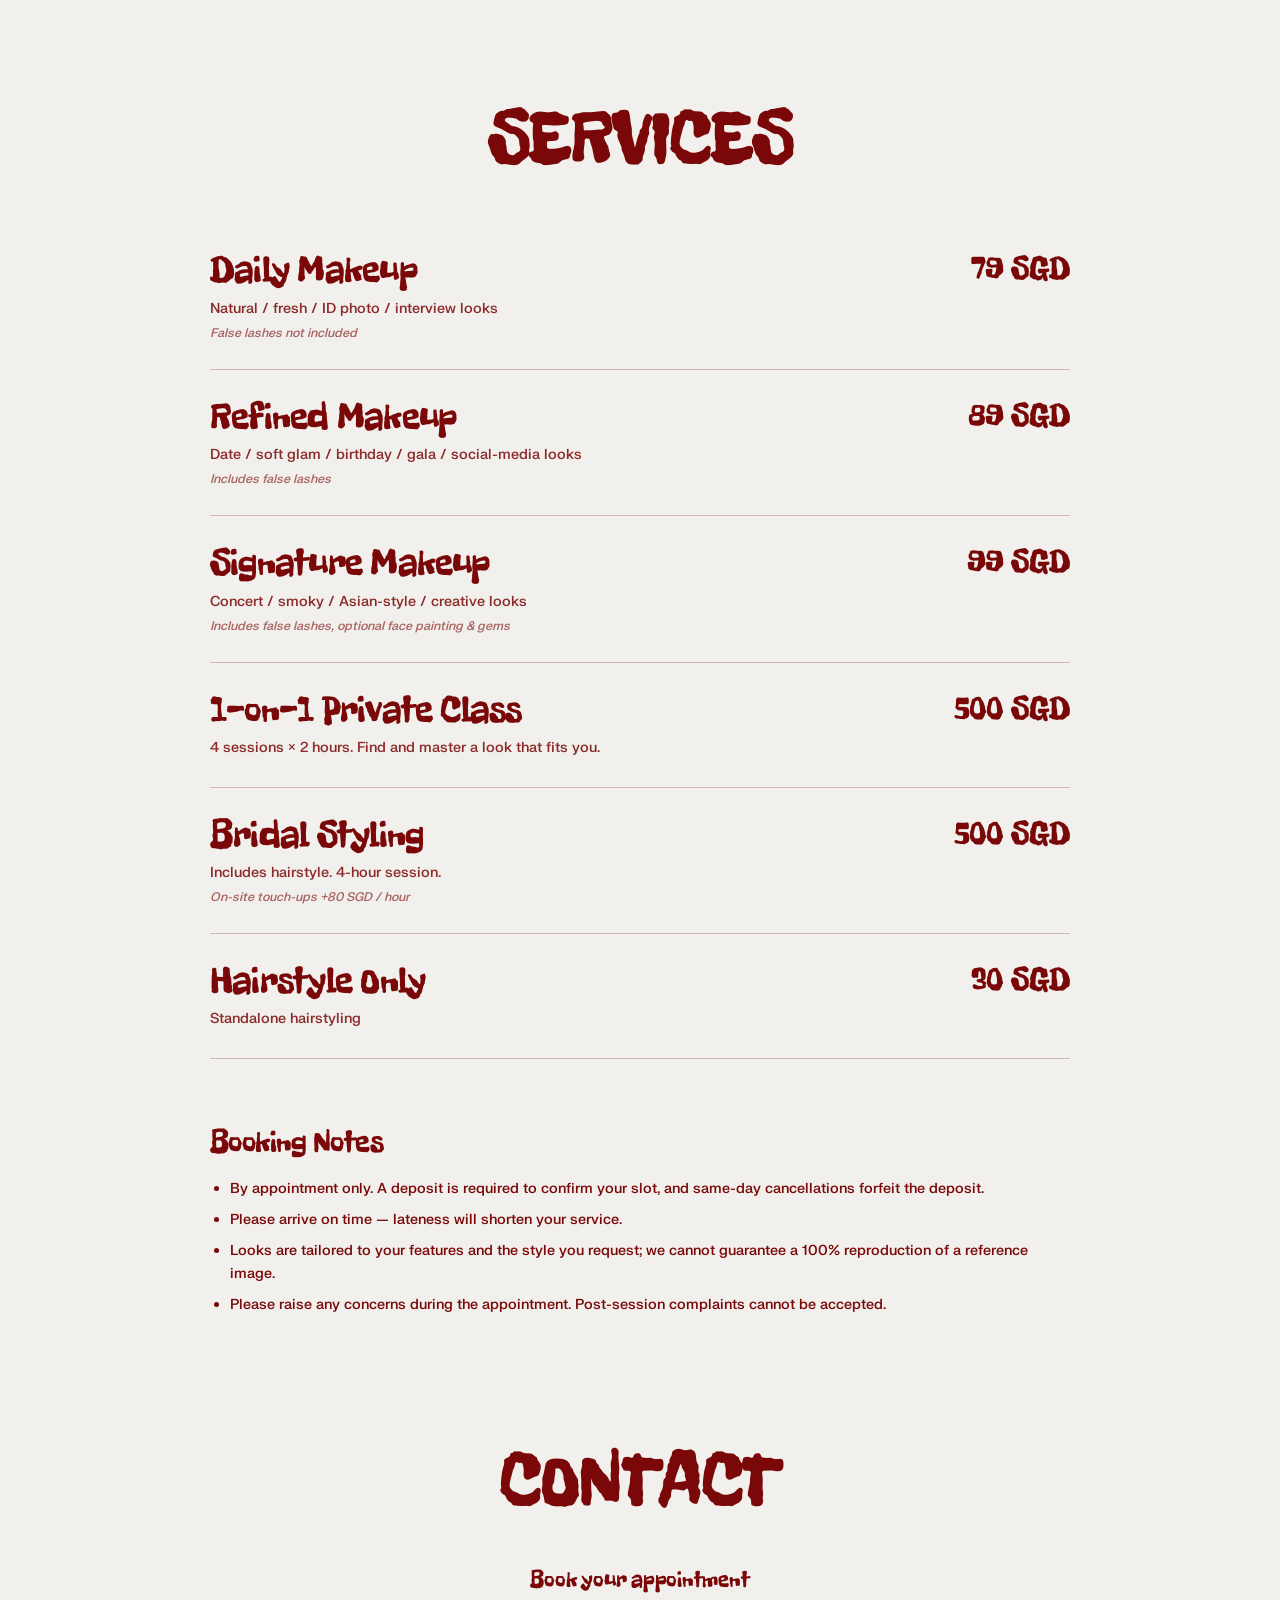
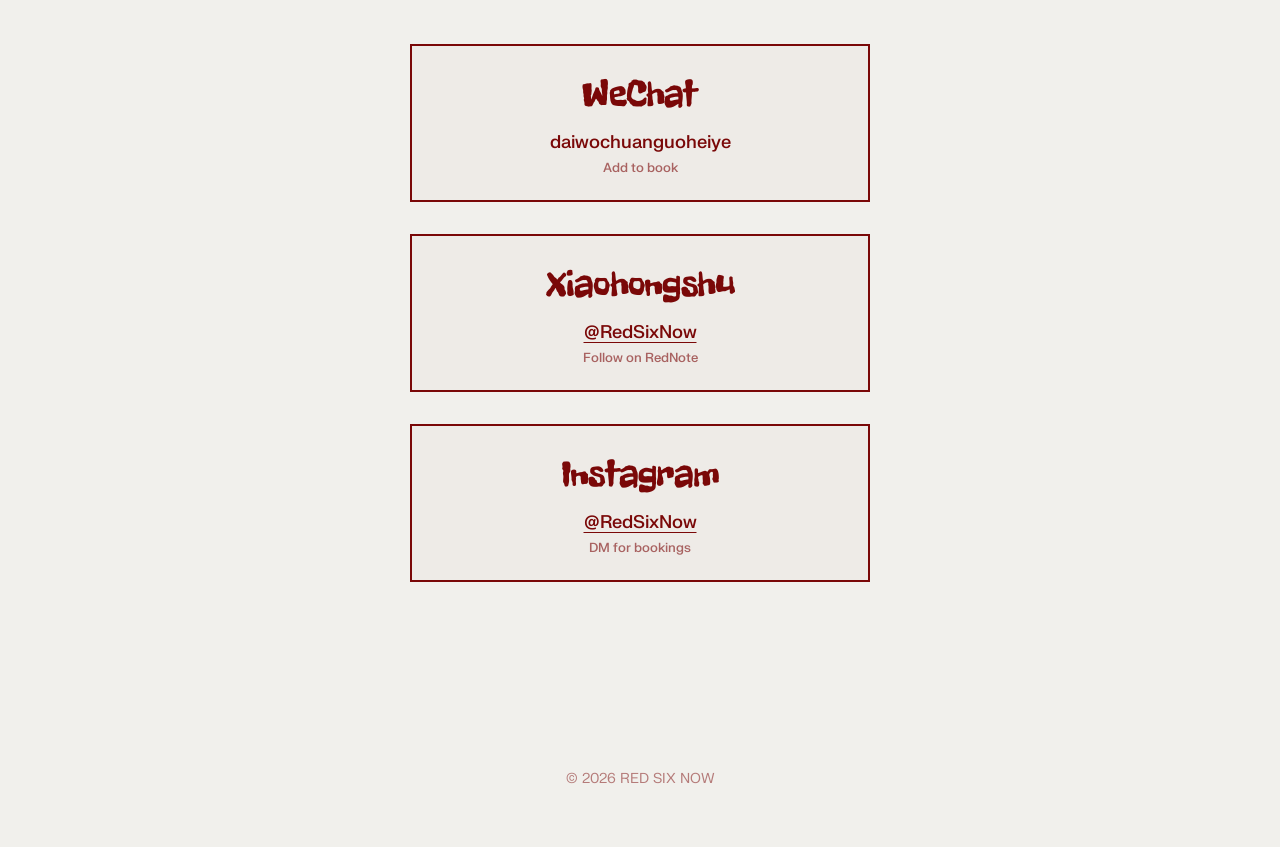
==== commit 6be5fc63: "Refresh portfolio with 45 new photos and Show more toggle Replaced the 20 existing portfolio images " ====
--- a/index.html
+++ b/index.html
@@ -133,6 +133,34 @@
                 <figure class="portfolio-tile"><img src="assets/portfolio/18.jpg" alt="Makeup look 18" loading="lazy" decoding="async"></figure>
                 <figure class="portfolio-tile"><img src="assets/portfolio/19.jpg" alt="Makeup look 19" loading="lazy" decoding="async"></figure>
                 <figure class="portfolio-tile"><img src="assets/portfolio/20.jpg" alt="Makeup look 20" loading="lazy" decoding="async"></figure>
+                <figure class="portfolio-tile portfolio-tile--hidden"><img src="assets/portfolio/21.jpg" alt="Makeup look 21" loading="lazy" decoding="async"></figure>
+                <figure class="portfolio-tile portfolio-tile--hidden"><img src="assets/portfolio/22.jpg" alt="Makeup look 22" loading="lazy" decoding="async"></figure>
+                <figure class="portfolio-tile portfolio-tile--hidden"><img src="assets/portfolio/23.jpg" alt="Makeup look 23" loading="lazy" decoding="async"></figure>
+                <figure class="portfolio-tile portfolio-tile--hidden"><img src="assets/portfolio/24.jpg" alt="Makeup look 24" loading="lazy" decoding="async"></figure>
+                <figure class="portfolio-tile portfolio-tile--hidden"><img src="assets/portfolio/25.jpg" alt="Makeup look 25" loading="lazy" decoding="async"></figure>
+                <figure class="portfolio-tile portfolio-tile--hidden"><img src="assets/portfolio/26.jpg" alt="Makeup look 26" loading="lazy" decoding="async"></figure>
+                <figure class="portfolio-tile portfolio-tile--hidden"><img src="assets/portfolio/27.jpg" alt="Makeup look 27" loading="lazy" decoding="async"></figure>
+                <figure class="portfolio-tile portfolio-tile--hidden"><img src="assets/portfolio/28.jpg" alt="Makeup look 28" loading="lazy" decoding="async"></figure>
+                <figure class="portfolio-tile portfolio-tile--hidden"><img src="assets/portfolio/29.jpg" alt="Makeup look 29" loading="lazy" decoding="async"></figure>
+                <figure class="portfolio-tile portfolio-tile--hidden"><img src="assets/portfolio/30.jpg" alt="Makeup look 30" loading="lazy" decoding="async"></figure>
+                <figure class="portfolio-tile portfolio-tile--hidden"><img src="assets/portfolio/31.jpg" alt="Makeup look 31" loading="lazy" decoding="async"></figure>
+                <figure class="portfolio-tile portfolio-tile--hidden"><img src="assets/portfolio/32.jpg" alt="Makeup look 32" loading="lazy" decoding="async"></figure>
+                <figure class="portfolio-tile portfolio-tile--hidden"><img src="assets/portfolio/33.jpg" alt="Makeup look 33" loading="lazy" decoding="async"></figure>
+                <figure class="portfolio-tile portfolio-tile--hidden"><img src="assets/portfolio/34.jpg" alt="Makeup look 34" loading="lazy" decoding="async"></figure>
+                <figure class="portfolio-tile portfolio-tile--hidden"><img src="assets/portfolio/35.jpg" alt="Makeup look 35" loading="lazy" decoding="async"></figure>
+                <figure class="portfolio-tile portfolio-tile--hidden"><img src="assets/portfolio/36.jpg" alt="Makeup look 36" loading="lazy" decoding="async"></figure>
+                <figure class="portfolio-tile portfolio-tile--hidden"><img src="assets/portfolio/37.jpg" alt="Makeup look 37" loading="lazy" decoding="async"></figure>
+                <figure class="portfolio-tile portfolio-tile--hidden"><img src="assets/portfolio/38.jpg" alt="Makeup look 38" loading="lazy" decoding="async"></figure>
+                <figure class="portfolio-tile portfolio-tile--hidden"><img src="assets/portfolio/39.jpg" alt="Makeup look 39" loading="lazy" decoding="async"></figure>
+                <figure class="portfolio-tile portfolio-tile--hidden"><img src="assets/portfolio/40.jpg" alt="Makeup look 40" loading="lazy" decoding="async"></figure>
+                <figure class="portfolio-tile portfolio-tile--hidden"><img src="assets/portfolio/41.jpg" alt="Makeup look 41" loading="lazy" decoding="async"></figure>
+                <figure class="portfolio-tile portfolio-tile--hidden"><img src="assets/portfolio/42.jpg" alt="Makeup look 42" loading="lazy" decoding="async"></figure>
+                <figure class="portfolio-tile portfolio-tile--hidden"><img src="assets/portfolio/43.jpg" alt="Makeup look 43" loading="lazy" decoding="async"></figure>
+                <figure class="portfolio-tile portfolio-tile--hidden"><img src="assets/portfolio/44.jpg" alt="Makeup look 44" loading="lazy" decoding="async"></figure>
+                <figure class="portfolio-tile portfolio-tile--hidden"><img src="assets/portfolio/45.jpg" alt="Makeup look 45" loading="lazy" decoding="async"></figure>
+            </div>
+            <div class="portfolio-more-wrap">
+                <button type="button" class="portfolio-more-btn" id="portfolio-more" aria-expanded="false" aria-controls="portfolio">Show more</button>
             </div>
         </section>
 
@@ -232,6 +260,18 @@
         <p>&copy; 2026 RED SIX NOW</p>
     </footer>
 
+    <script>
+        (function () {
+            var btn = document.getElementById('portfolio-more');
+            if (!btn) return;
+            var grid = document.querySelector('.portfolio-grid');
+            btn.addEventListener('click', function () {
+                grid.classList.add('is-expanded');
+                btn.setAttribute('aria-expanded', 'true');
+                btn.parentNode.removeChild(btn);
+            });
+        })();
+    </script>
     <script>
         // Reveal elements as they scroll into view. Skipped entirely when
         // the user has prefers-reduced-motion enabled.
--- a/pages.css
+++ b/pages.css
@@ -206,15 +206,6 @@
     .portfolio-grid { grid-template-columns: repeat(2, 1fr); }
 }
 
-/* Cap the portfolio at 10 photos on mobile (<=560px) so the page
-   stays manageable. The extra 10 tiles (11-20) only show on larger
-   viewports. */
-@media (max-width: 560px) {
-    .portfolio-tile:nth-child(n + 11) {
-        display: none;
-    }
-}
-
 .portfolio-tile {
     margin: 0;
     aspect-ratio: 3 / 4;
@@ -236,6 +227,39 @@
 
 .portfolio-tile:hover img {
     transform: scale(1.04);
+}
+
+.portfolio-tile--hidden {
+    display: none;
+}
+
+.portfolio-grid.is-expanded .portfolio-tile--hidden {
+    display: block;
+}
+
+.portfolio-more-wrap {
+    display: flex;
+    justify-content: center;
+    margin-top: clamp(24px, 3vw, 40px);
+}
+
+.portfolio-more-btn {
+    font-family: inherit;
+    font-size: clamp(14px, 1.2vw, 17px);
+    letter-spacing: 0.08em;
+    text-transform: uppercase;
+    color: var(--red);
+    background: transparent;
+    border: 1.5px solid var(--red);
+    padding: 12px 28px;
+    cursor: pointer;
+    transition: background 0.2s ease, color 0.2s ease;
+}
+
+.portfolio-more-btn:hover,
+.portfolio-more-btn:focus-visible {
+    background: var(--red);
+    color: var(--bg);
 }
 
 /* ─────── Services ─────── */
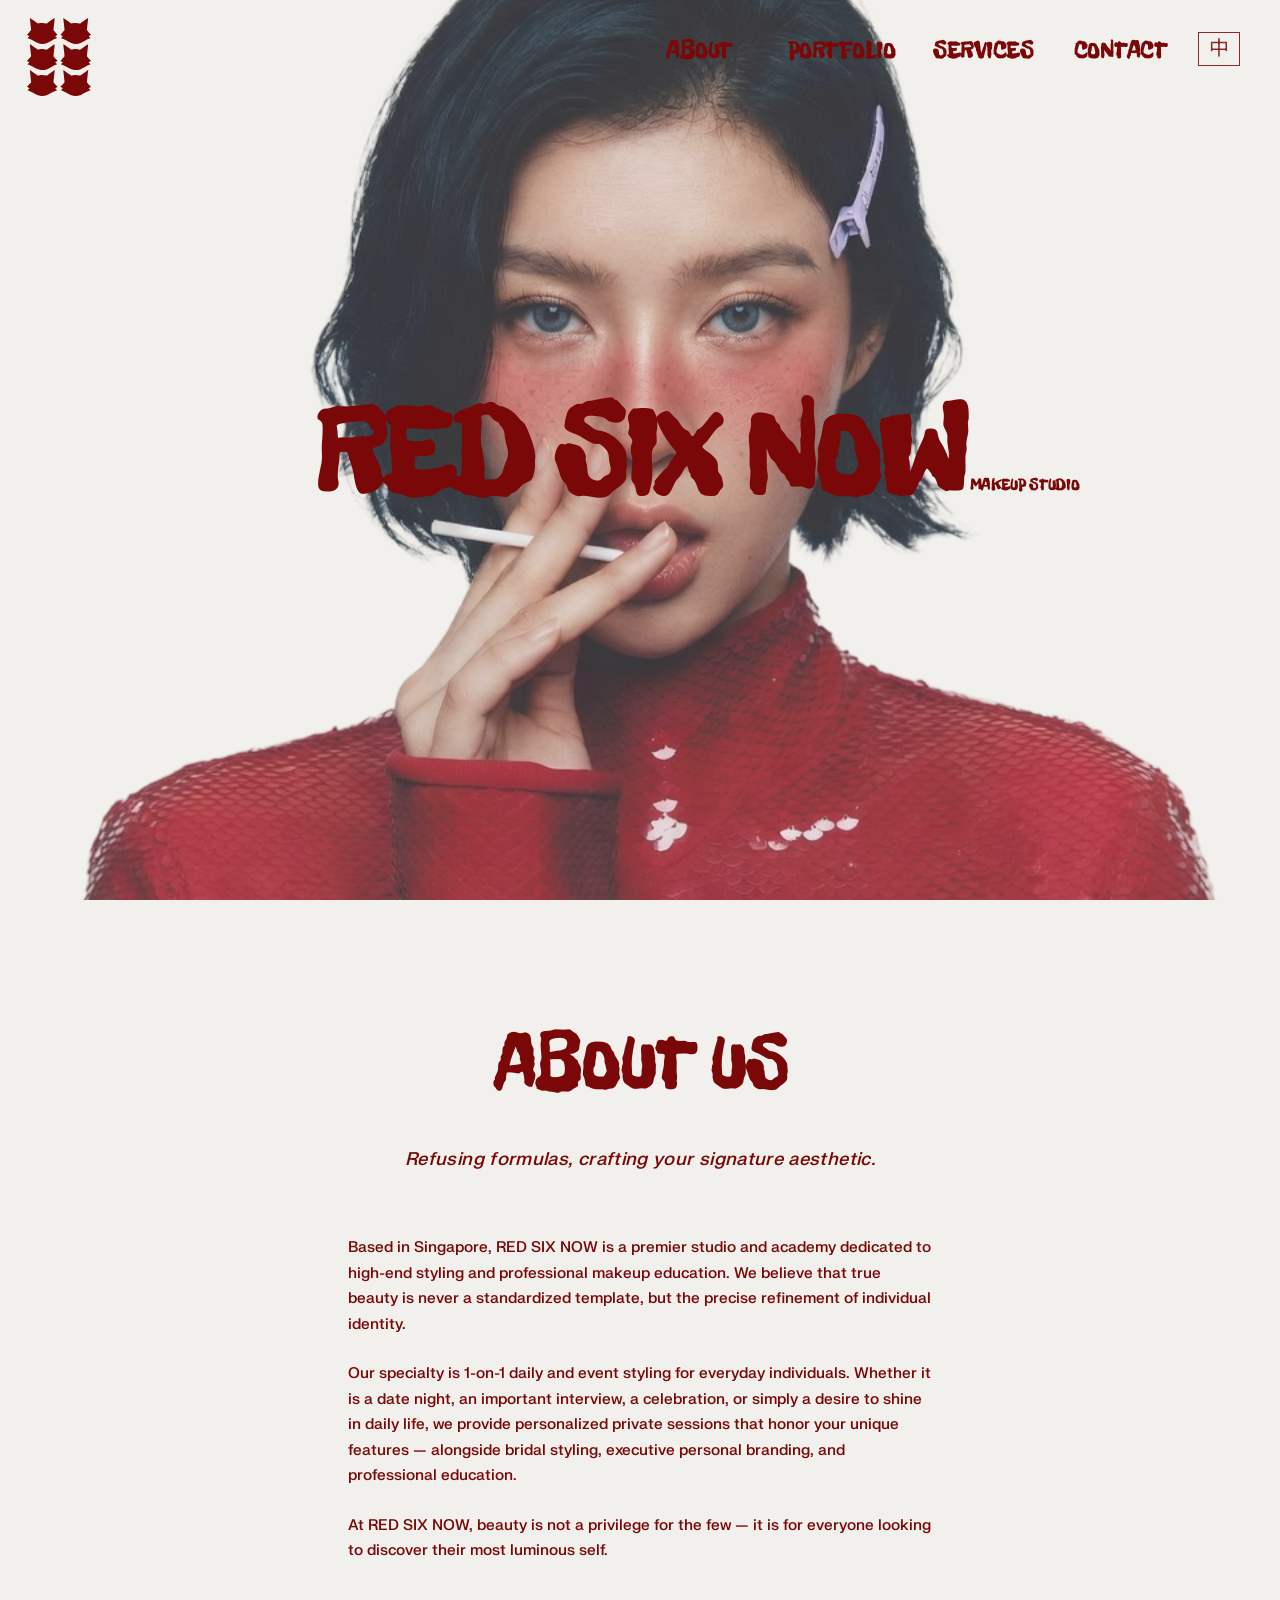
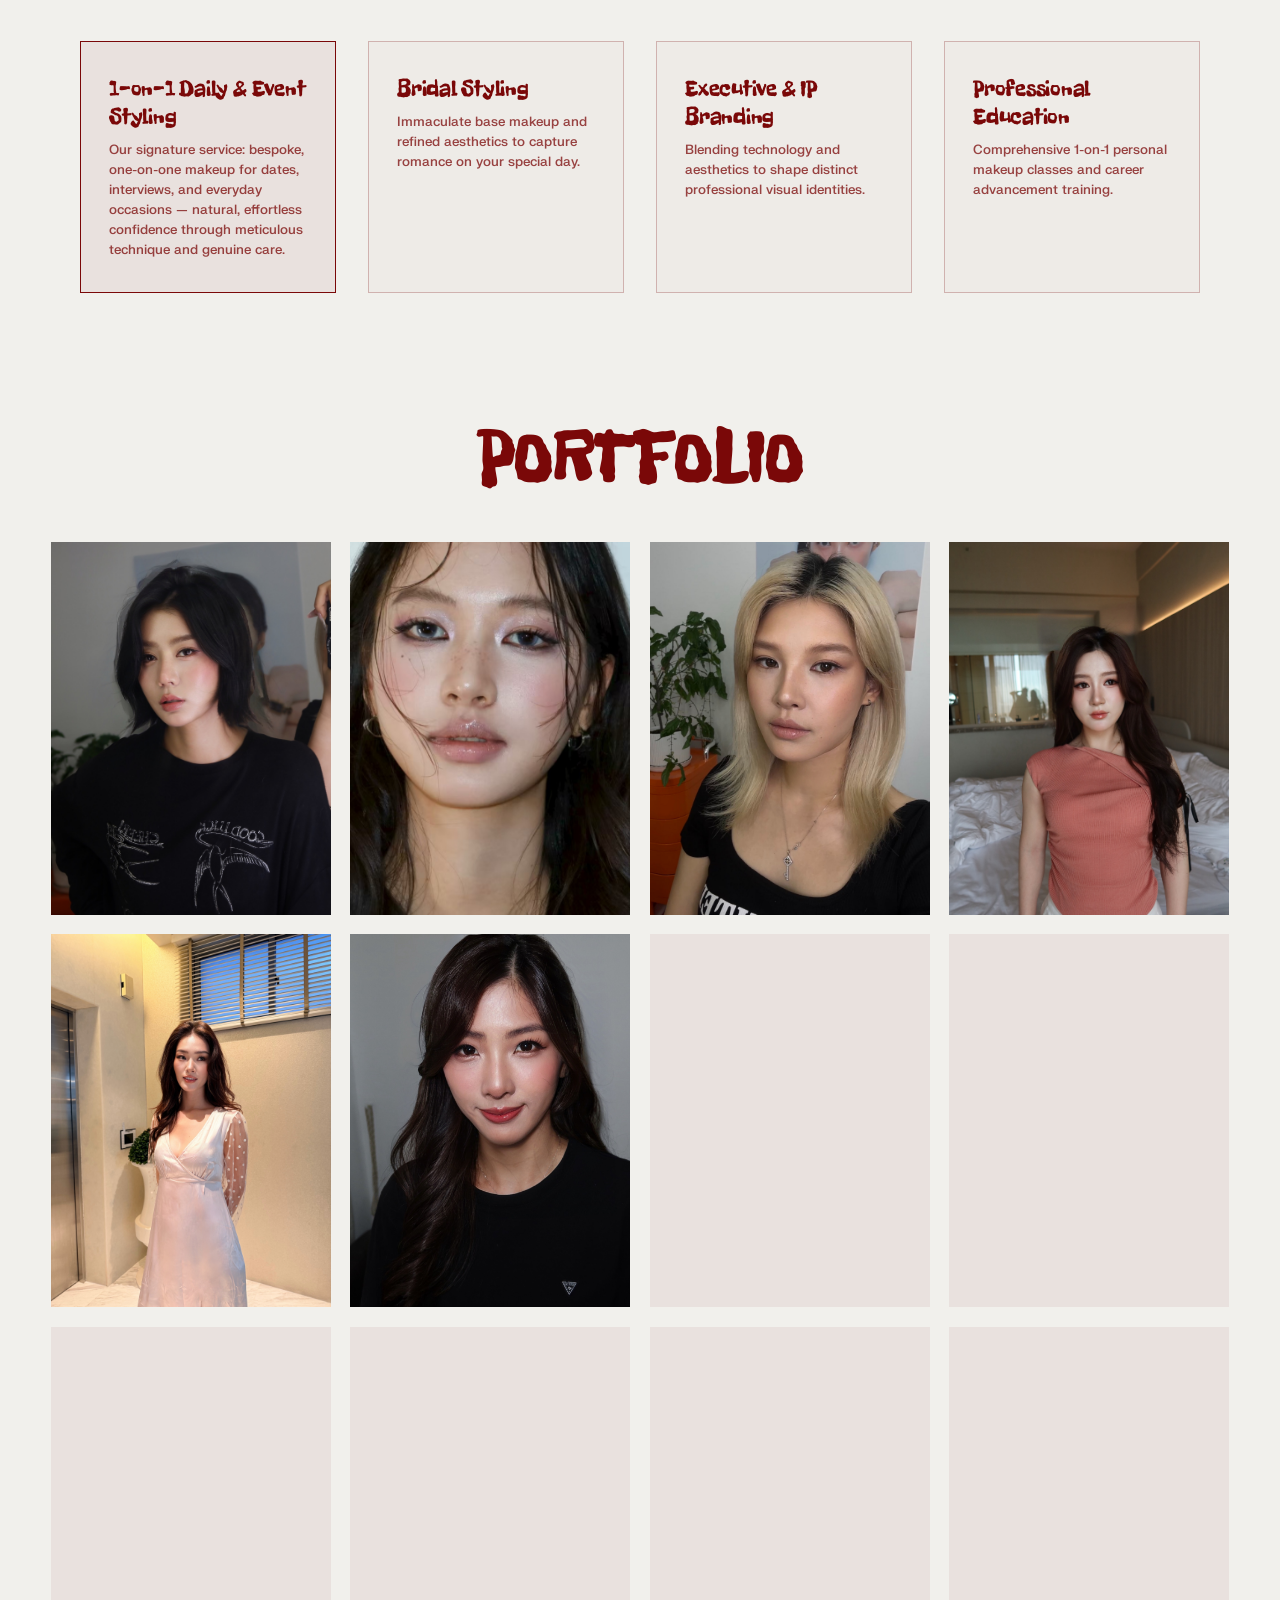
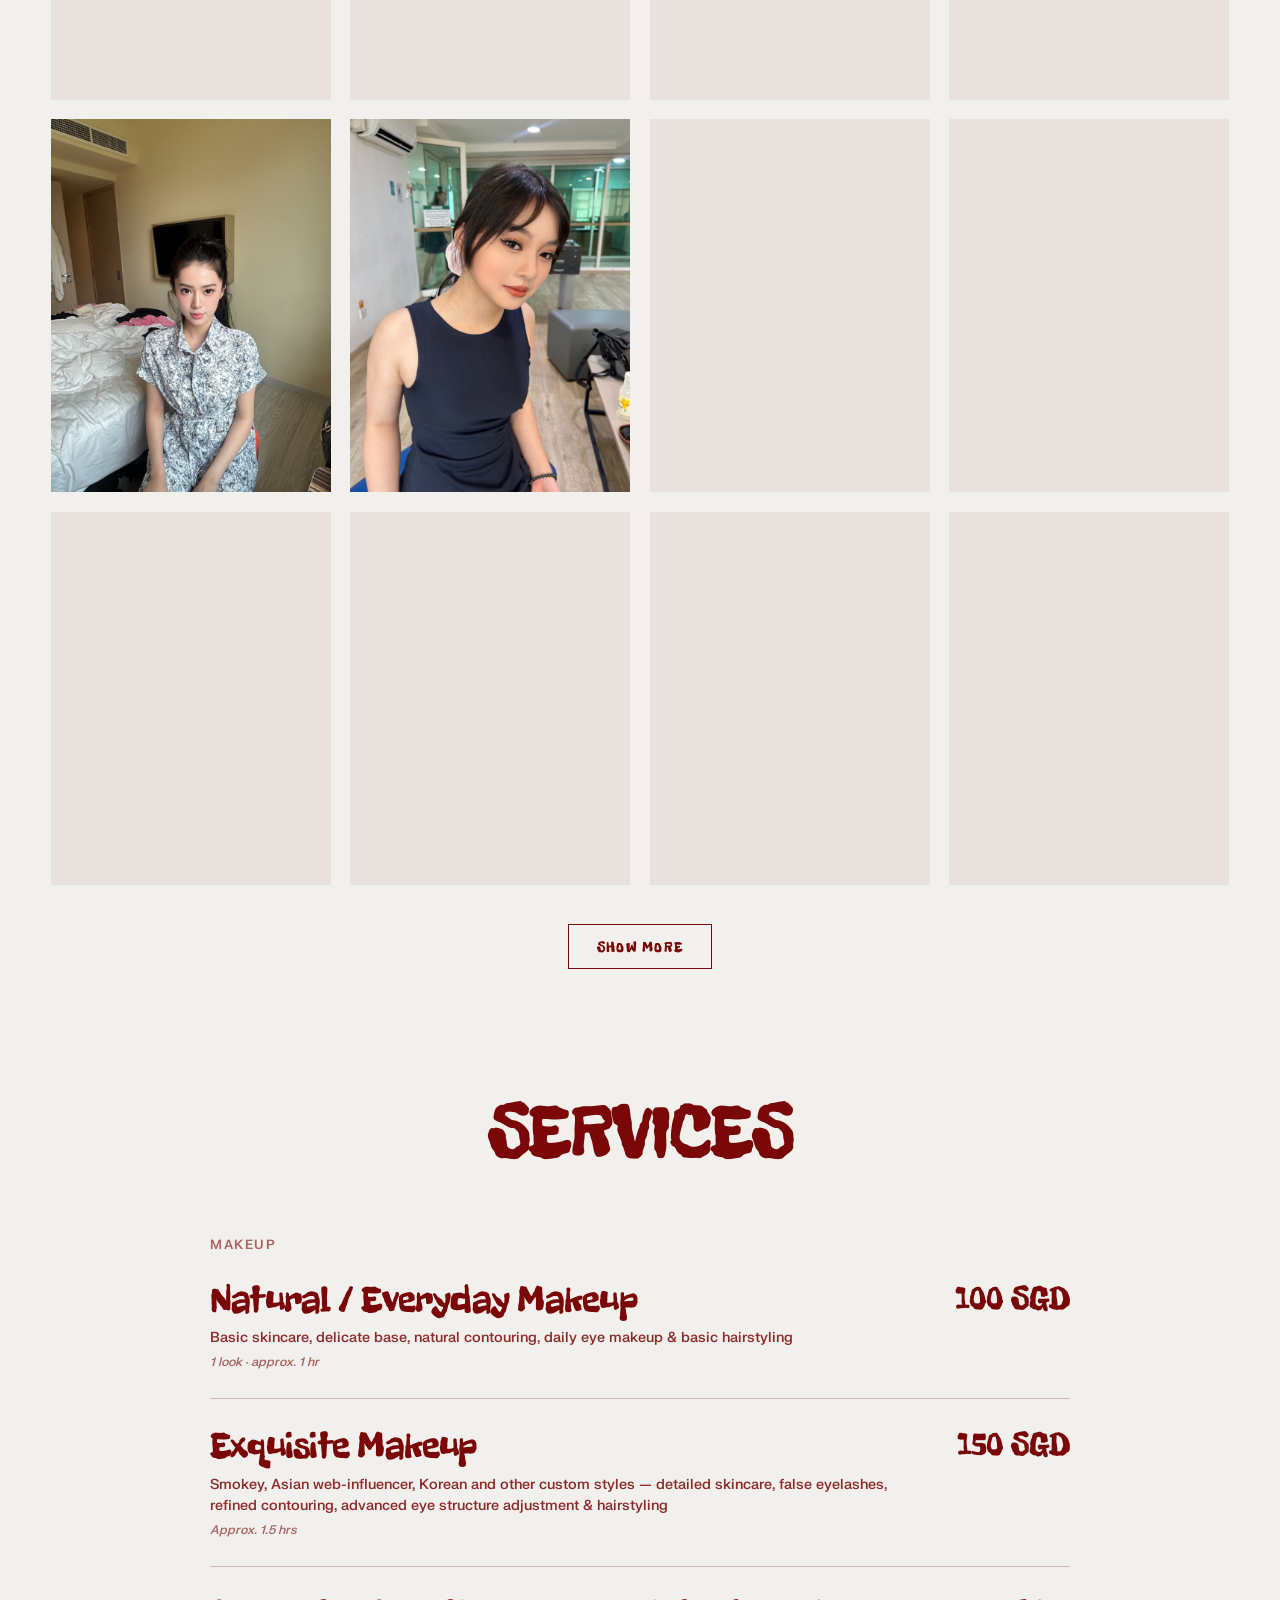
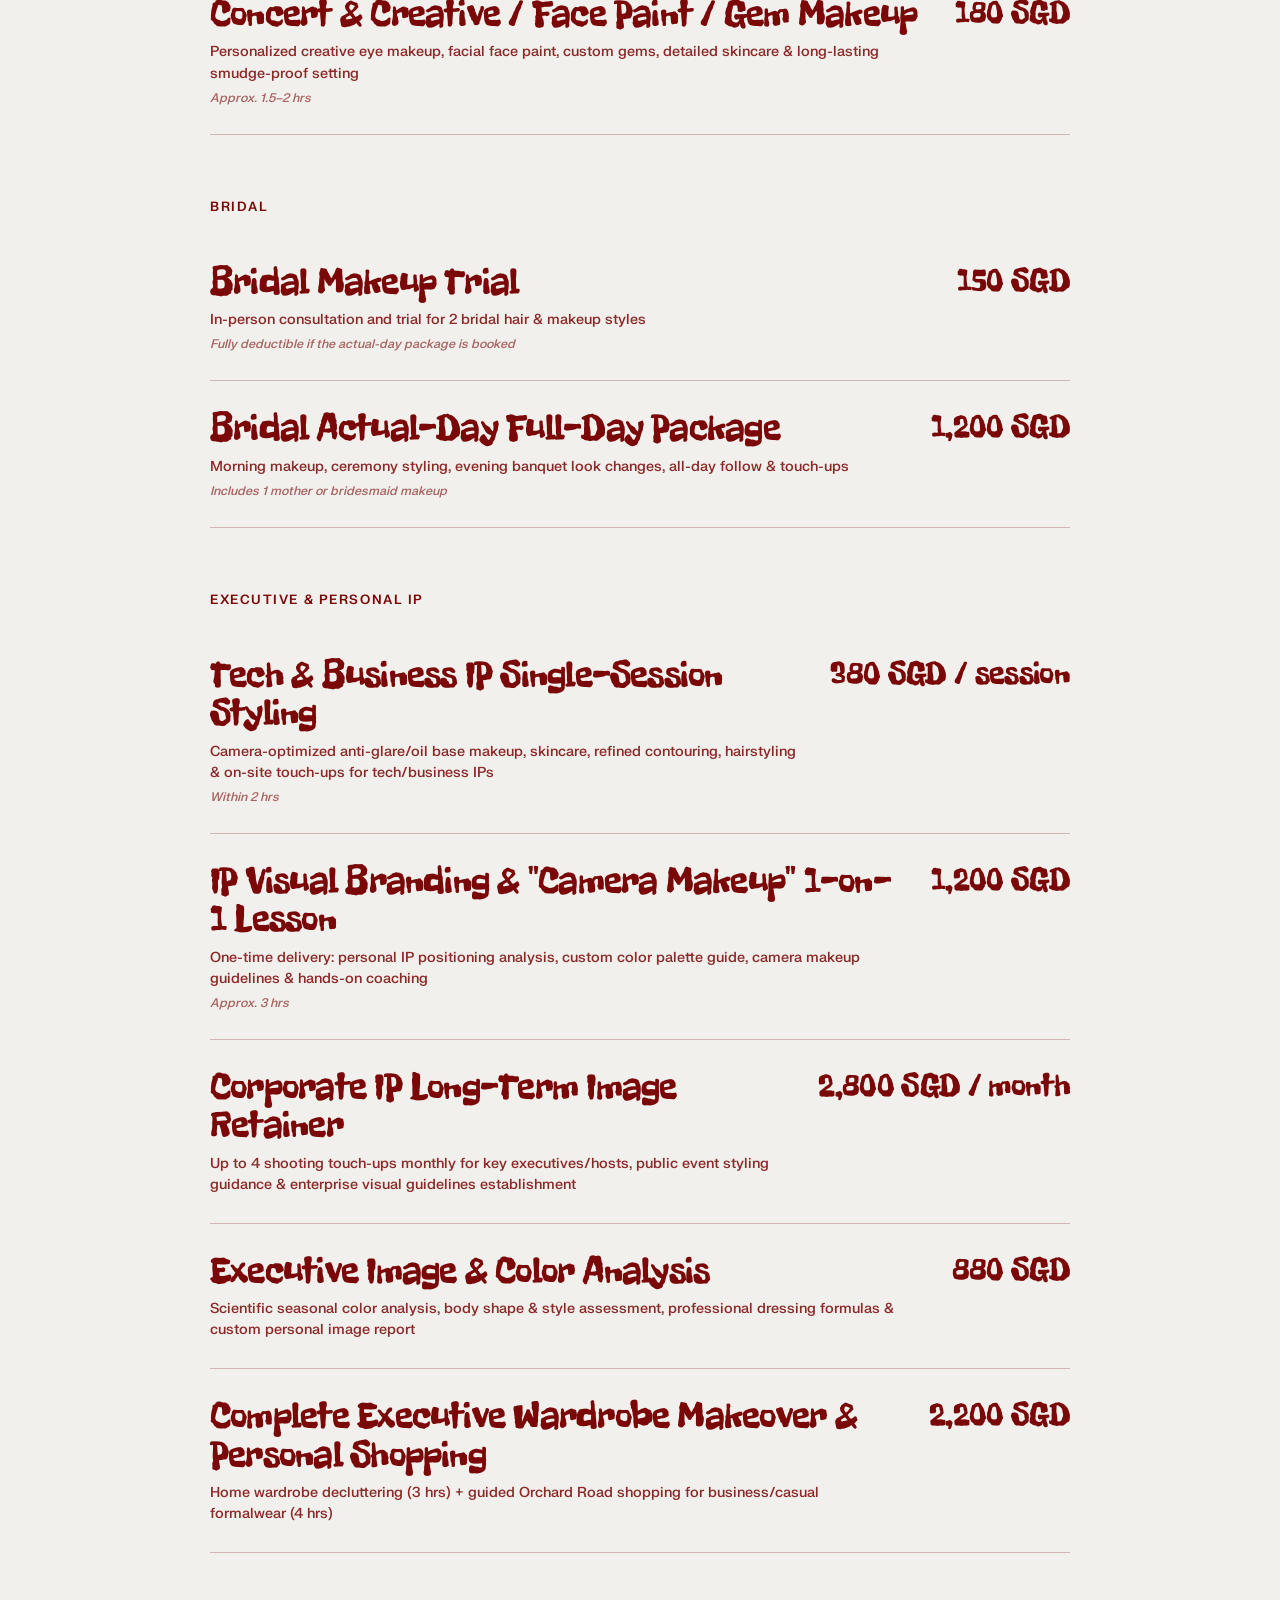
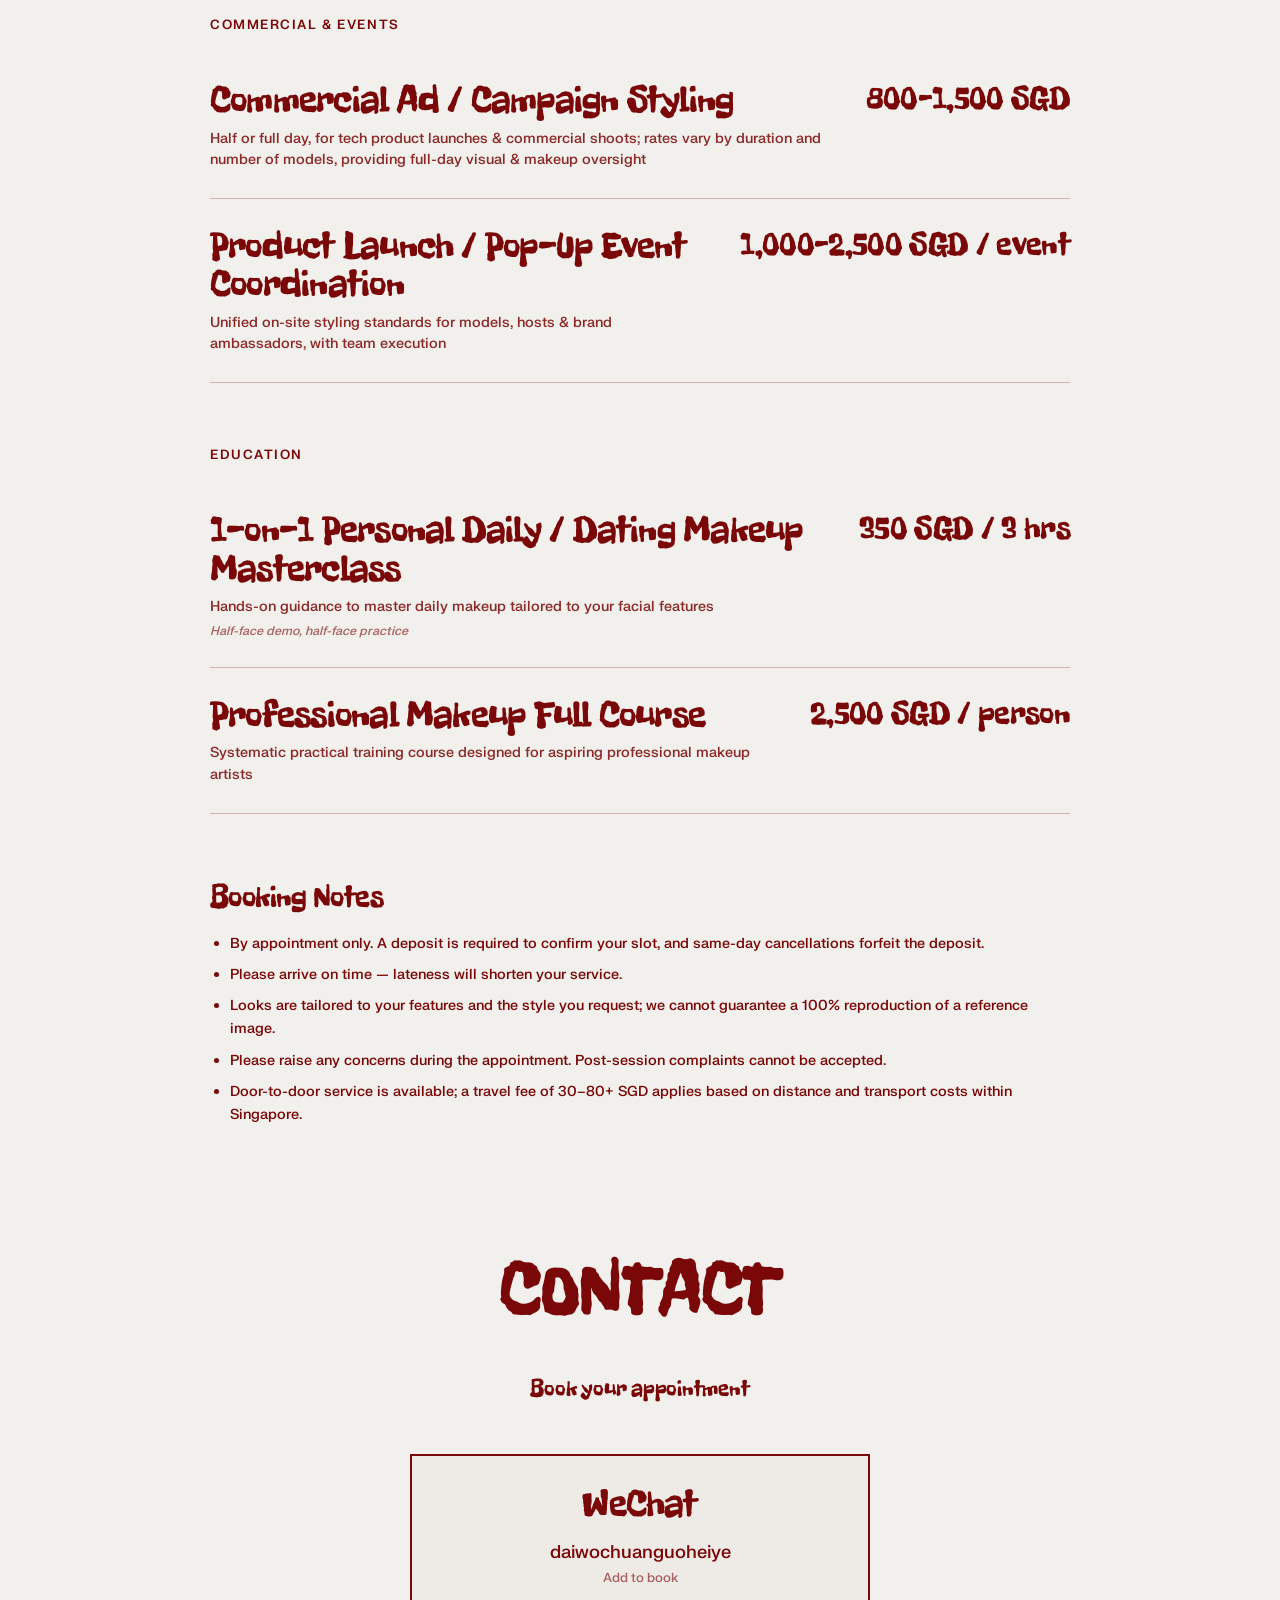
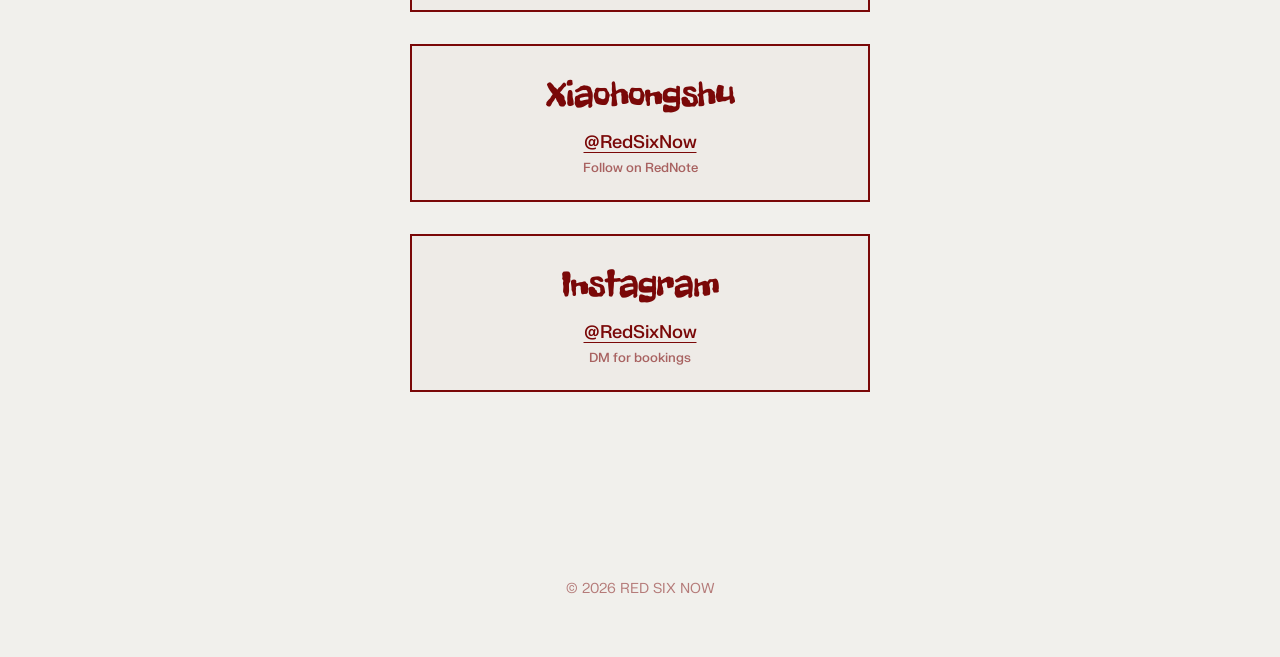
==== commit 8e6a976c: "Update service menu to new pricing and add About Us section (EN + ZH) Co-Authored-By: Claude Fable 5" ====
--- a/index.html
+++ b/index.html
@@ -19,7 +19,7 @@
         })();
     </script>
     <title>RED SIX NOW — Makeup Studio</title>
-    <meta name="description" content="RED SIX NOW — makeup studio in Singapore. Portfolio, services, and bookings.">
+    <meta name="description" content="RED SIX NOW — makeup studio and academy in Singapore. Portfolio, services, and bookings.">
     <link rel="canonical" href="https://redsixnow.com/">
     <link rel="icon" type="image/jpeg" href="assets/favicon.jpg">
     <meta name="theme-color" content="#f1f0ec">
@@ -28,7 +28,7 @@
     <meta property="og:type" content="website">
     <meta property="og:site_name" content="RED SIX NOW">
     <meta property="og:title" content="RED SIX NOW — Makeup Studio">
-    <meta property="og:description" content="Makeup studio in Singapore — portfolio, services, and bookings.">
+    <meta property="og:description" content="Makeup studio and academy in Singapore — portfolio, services, and bookings.">
     <meta property="og:url" content="https://redsixnow.com/">
     <meta property="og:image" content="https://redsixnow.com/assets/og-image.jpg">
     <meta property="og:image:width" content="1200">
@@ -45,7 +45,7 @@
     <!-- Twitter Card -->
     <meta name="twitter:card" content="summary_large_image">
     <meta name="twitter:title" content="RED SIX NOW — Makeup Studio">
-    <meta name="twitter:description" content="Makeup studio in Singapore — portfolio, services, and bookings.">
+    <meta name="twitter:description" content="Makeup studio and academy in Singapore — portfolio, services, and bookings.">
     <meta name="twitter:image" content="https://redsixnow.com/assets/og-image.jpg">
     <link rel="preconnect" href="https://fonts.googleapis.com">
     <link rel="preconnect" href="https://fonts.gstatic.com" crossorigin>
@@ -59,10 +59,10 @@
         "@context": "https://schema.org",
         "@type": "BeautySalon",
         "name": "RED SIX NOW",
-        "description": "Professional makeup studio in Singapore offering daily, refined, signature, and bridal makeup services.",
+        "description": "Premier makeup studio and academy in Singapore — 1-on-1 daily and event styling, bridal, executive & IP branding, and professional makeup education.",
         "url": "https://redsixnow.com",
         "image": "https://redsixnow.com/assets/og-image.jpg",
-        "priceRange": "$$",
+        "priceRange": "$$$",
         "address": {
             "@type": "PostalAddress",
             "addressCountry": "SG"
@@ -75,12 +75,20 @@
             "@type": "OfferCatalog",
             "name": "Makeup Services",
             "itemListElement": [
-                {"@type": "Offer", "name": "Daily Makeup", "price": "79", "priceCurrency": "SGD"},
-                {"@type": "Offer", "name": "Refined Makeup", "price": "89", "priceCurrency": "SGD"},
-                {"@type": "Offer", "name": "Signature Makeup", "price": "99", "priceCurrency": "SGD"},
-                {"@type": "Offer", "name": "1-on-1 Private Class", "price": "500", "priceCurrency": "SGD"},
-                {"@type": "Offer", "name": "Bridal Styling", "price": "500", "priceCurrency": "SGD"},
-                {"@type": "Offer", "name": "Hairstyle Only", "price": "30", "priceCurrency": "SGD"}
+                {"@type": "Offer", "name": "Natural / Everyday Makeup", "price": "100", "priceCurrency": "SGD"},
+                {"@type": "Offer", "name": "Exquisite Makeup", "price": "150", "priceCurrency": "SGD"},
+                {"@type": "Offer", "name": "Concert & Creative / Face Paint / Gem Makeup", "price": "180", "priceCurrency": "SGD"},
+                {"@type": "Offer", "name": "Bridal Makeup Trial", "price": "150", "priceCurrency": "SGD"},
+                {"@type": "Offer", "name": "Bridal Actual-Day Full-Day Package", "price": "1200", "priceCurrency": "SGD"},
+                {"@type": "Offer", "name": "Tech & Business IP Single-Session Styling", "price": "380", "priceCurrency": "SGD"},
+                {"@type": "Offer", "name": "IP Visual Branding & Camera Makeup 1-on-1 Lesson", "price": "1200", "priceCurrency": "SGD"},
+                {"@type": "Offer", "name": "Corporate IP Long-Term Image Retainer", "price": "2800", "priceCurrency": "SGD"},
+                {"@type": "Offer", "name": "Executive Image & Color Analysis", "price": "880", "priceCurrency": "SGD"},
+                {"@type": "Offer", "name": "Complete Executive Wardrobe Makeover & Personal Shopping", "price": "2200", "priceCurrency": "SGD"},
+                {"@type": "Offer", "name": "Commercial Ad / Campaign Styling", "price": "800", "priceCurrency": "SGD"},
+                {"@type": "Offer", "name": "Product Launch / Pop-Up Event Coordination", "price": "1000", "priceCurrency": "SGD"},
+                {"@type": "Offer", "name": "1-on-1 Personal Daily / Dating Makeup Masterclass", "price": "350", "priceCurrency": "SGD"},
+                {"@type": "Offer", "name": "Professional Makeup Full Course", "price": "2500", "priceCurrency": "SGD"}
             ]
         }
     }
@@ -92,6 +100,7 @@
     </a>
 
     <nav class="top-nav">
+        <a href="#about">ABOUT</a>
         <a href="#portfolio">PORTFOLIO</a>
         <a href="#services">SERVICES</a>
         <a href="#contact">CONTACT</a>
@@ -107,6 +116,34 @@
                 <h1 class="title">
                     RED SIX NOW<span class="tagline">MAKEUP STUDIO</span>
                 </h1>
+            </div>
+        </section>
+
+        <section class="scroll-section about-section" id="about">
+            <h2 class="page-title">ABOUT US</h2>
+            <p class="about-tagline">Refusing formulas, crafting your signature aesthetic.</p>
+            <div class="about-body">
+                <p>Based in Singapore, RED SIX NOW is a premier studio and academy dedicated to high-end styling and professional makeup education. We believe that true beauty is never a standardized template, but the precise refinement of individual identity.</p>
+                <p>Our specialty is 1-on-1 daily and event styling for everyday individuals. Whether it is a date night, an important interview, a celebration, or simply a desire to shine in daily life, we provide personalized private sessions that honor your unique features — alongside bridal styling, executive personal branding, and professional education.</p>
+                <p>At RED SIX NOW, beauty is not a privilege for the few — it is for everyone looking to discover their most luminous self.</p>
+            </div>
+            <div class="about-pillars">
+                <section class="about-pillar about-pillar--featured">
+                    <h3>1-on-1 Daily &amp; Event Styling</h3>
+                    <p>Our signature service: bespoke, one-on-one makeup for dates, interviews, and everyday occasions — natural, effortless confidence through meticulous technique and genuine care.</p>
+                </section>
+                <section class="about-pillar">
+                    <h3>Bridal Styling</h3>
+                    <p>Immaculate base makeup and refined aesthetics to capture romance on your special day.</p>
+                </section>
+                <section class="about-pillar">
+                    <h3>Executive &amp; IP Branding</h3>
+                    <p>Blending technology and aesthetics to shape distinct professional visual identities.</p>
+                </section>
+                <section class="about-pillar">
+                    <h3>Professional Education</h3>
+                    <p>Comprehensive 1-on-1 personal makeup classes and career advancement training.</p>
+                </section>
             </div>
         </section>
 
@@ -167,56 +204,129 @@
         <section class="scroll-section services-section" id="services">
             <h2 class="page-title">SERVICES</h2>
             <div class="services-list">
-                <section class="service-row">
-                    <div class="service-info">
-                        <h3 class="service-name">Daily Makeup</h3>
-                        <p class="service-desc">Natural / fresh / ID photo / interview looks</p>
-                        <p class="service-note">False lashes not included</p>
-                    </div>
-                    <div class="service-price">79 SGD</div>
-                </section>
-
-                <section class="service-row">
-                    <div class="service-info">
-                        <h3 class="service-name">Refined Makeup</h3>
-                        <p class="service-desc">Date / soft glam / birthday / gala / social-media looks</p>
-                        <p class="service-note">Includes false lashes</p>
-                    </div>
-                    <div class="service-price">89 SGD</div>
-                </section>
-
-                <section class="service-row">
-                    <div class="service-info">
-                        <h3 class="service-name">Signature Makeup</h3>
-                        <p class="service-desc">Concert / smoky / Asian-style / creative looks</p>
-                        <p class="service-note">Includes false lashes, optional face painting &amp; gems</p>
-                    </div>
-                    <div class="service-price">99 SGD</div>
-                </section>
-
-                <section class="service-row">
-                    <div class="service-info">
-                        <h3 class="service-name">1-on-1 Private Class</h3>
-                        <p class="service-desc">4 sessions × 2 hours. Find and master a look that fits you.</p>
-                    </div>
-                    <div class="service-price">500 SGD</div>
-                </section>
-
-                <section class="service-row">
-                    <div class="service-info">
-                        <h3 class="service-name">Bridal Styling</h3>
-                        <p class="service-desc">Includes hairstyle. 4-hour session.</p>
-                        <p class="service-note">On-site touch-ups +80 SGD / hour</p>
-                    </div>
-                    <div class="service-price">500 SGD</div>
-                </section>
-
-                <section class="service-row">
-                    <div class="service-info">
-                        <h3 class="service-name">Hairstyle Only</h3>
-                        <p class="service-desc">Standalone hairstyling</p>
-                    </div>
-                    <div class="service-price">30 SGD</div>
+                <h3 class="service-group-title">Makeup</h3>
+                <section class="service-row">
+                    <div class="service-info">
+                        <h3 class="service-name">Natural / Everyday Makeup</h3>
+                        <p class="service-desc">Basic skincare, delicate base, natural contouring, daily eye makeup &amp; basic hairstyling</p>
+                        <p class="service-note">1 look · approx. 1 hr</p>
+                    </div>
+                    <div class="service-price">100 SGD</div>
+                </section>
+
+                <section class="service-row">
+                    <div class="service-info">
+                        <h3 class="service-name">Exquisite Makeup</h3>
+                        <p class="service-desc">Smokey, Asian web-influencer, Korean and other custom styles — detailed skincare, false eyelashes, refined contouring, advanced eye structure adjustment &amp; hairstyling</p>
+                        <p class="service-note">Approx. 1.5 hrs</p>
+                    </div>
+                    <div class="service-price">150 SGD</div>
+                </section>
+
+                <section class="service-row">
+                    <div class="service-info">
+                        <h3 class="service-name">Concert &amp; Creative / Face Paint / Gem Makeup</h3>
+                        <p class="service-desc">Personalized creative eye makeup, facial face paint, custom gems, detailed skincare &amp; long-lasting smudge-proof setting</p>
+                        <p class="service-note">Approx. 1.5–2 hrs</p>
+                    </div>
+                    <div class="service-price">180 SGD</div>
+                </section>
+
+                <h3 class="service-group-title">Bridal</h3>
+                <section class="service-row">
+                    <div class="service-info">
+                        <h3 class="service-name">Bridal Makeup Trial</h3>
+                        <p class="service-desc">In-person consultation and trial for 2 bridal hair &amp; makeup styles</p>
+                        <p class="service-note">Fully deductible if the actual-day package is booked</p>
+                    </div>
+                    <div class="service-price">150 SGD</div>
+                </section>
+
+                <section class="service-row">
+                    <div class="service-info">
+                        <h3 class="service-name">Bridal Actual-Day Full-Day Package</h3>
+                        <p class="service-desc">Morning makeup, ceremony styling, evening banquet look changes, all-day follow &amp; touch-ups</p>
+                        <p class="service-note">Includes 1 mother or bridesmaid makeup</p>
+                    </div>
+                    <div class="service-price">1,200 SGD</div>
+                </section>
+
+                <h3 class="service-group-title">Executive &amp; Personal IP</h3>
+                <section class="service-row">
+                    <div class="service-info">
+                        <h3 class="service-name">Tech &amp; Business IP Single-Session Styling</h3>
+                        <p class="service-desc">Camera-optimized anti-glare/oil base makeup, skincare, refined contouring, hairstyling &amp; on-site touch-ups for tech/business IPs</p>
+                        <p class="service-note">Within 2 hrs</p>
+                    </div>
+                    <div class="service-price">380 SGD / session</div>
+                </section>
+
+                <section class="service-row">
+                    <div class="service-info">
+                        <h3 class="service-name">IP Visual Branding &amp; "Camera Makeup" 1-on-1 Lesson</h3>
+                        <p class="service-desc">One-time delivery: personal IP positioning analysis, custom color palette guide, camera makeup guidelines &amp; hands-on coaching</p>
+                        <p class="service-note">Approx. 3 hrs</p>
+                    </div>
+                    <div class="service-price">1,200 SGD</div>
+                </section>
+
+                <section class="service-row">
+                    <div class="service-info">
+                        <h3 class="service-name">Corporate IP Long-Term Image Retainer</h3>
+                        <p class="service-desc">Up to 4 shooting touch-ups monthly for key executives/hosts, public event styling guidance &amp; enterprise visual guidelines establishment</p>
+                    </div>
+                    <div class="service-price">2,800 SGD / month</div>
+                </section>
+
+                <section class="service-row">
+                    <div class="service-info">
+                        <h3 class="service-name">Executive Image &amp; Color Analysis</h3>
+                        <p class="service-desc">Scientific seasonal color analysis, body shape &amp; style assessment, professional dressing formulas &amp; custom personal image report</p>
+                    </div>
+                    <div class="service-price">880 SGD</div>
+                </section>
+
+                <section class="service-row">
+                    <div class="service-info">
+                        <h3 class="service-name">Complete Executive Wardrobe Makeover &amp; Personal Shopping</h3>
+                        <p class="service-desc">Home wardrobe decluttering (3 hrs) + guided Orchard Road shopping for business/casual formalwear (4 hrs)</p>
+                    </div>
+                    <div class="service-price">2,200 SGD</div>
+                </section>
+
+                <h3 class="service-group-title">Commercial &amp; Events</h3>
+                <section class="service-row">
+                    <div class="service-info">
+                        <h3 class="service-name">Commercial Ad / Campaign Styling</h3>
+                        <p class="service-desc">Half or full day, for tech product launches &amp; commercial shoots; rates vary by duration and number of models, providing full-day visual &amp; makeup oversight</p>
+                    </div>
+                    <div class="service-price">800–1,500 SGD</div>
+                </section>
+
+                <section class="service-row">
+                    <div class="service-info">
+                        <h3 class="service-name">Product Launch / Pop-Up Event Coordination</h3>
+                        <p class="service-desc">Unified on-site styling standards for models, hosts &amp; brand ambassadors, with team execution</p>
+                    </div>
+                    <div class="service-price">1,000–2,500 SGD / event</div>
+                </section>
+
+                <h3 class="service-group-title">Education</h3>
+                <section class="service-row">
+                    <div class="service-info">
+                        <h3 class="service-name">1-on-1 Personal Daily / Dating Makeup Masterclass</h3>
+                        <p class="service-desc">Hands-on guidance to master daily makeup tailored to your facial features</p>
+                        <p class="service-note">Half-face demo, half-face practice</p>
+                    </div>
+                    <div class="service-price">350 SGD / 3 hrs</div>
+                </section>
+
+                <section class="service-row">
+                    <div class="service-info">
+                        <h3 class="service-name">Professional Makeup Full Course</h3>
+                        <p class="service-desc">Systematic practical training course designed for aspiring professional makeup artists</p>
+                    </div>
+                    <div class="service-price">2,500 SGD / person</div>
                 </section>
             </div>
 
@@ -227,6 +337,7 @@
                     <li>Please arrive on time — lateness will shorten your service.</li>
                     <li>Looks are tailored to your features and the style you request; we cannot guarantee a 100% reproduction of a reference image.</li>
                     <li>Please raise any concerns during the appointment. Post-session complaints cannot be accepted.</li>
+                    <li>Door-to-door service is available; a travel fee of 30–80+ SGD applies based on distance and transport costs within Singapore.</li>
                 </ul>
             </aside>
         </section>
@@ -278,8 +389,13 @@
         (function () {
             if (window.matchMedia('(prefers-reduced-motion: reduce)').matches) return;
             var selectors = [
+                '#about .page-title',
+                '#about .about-tagline',
+                '#about .about-body p',
+                '#about .about-pillar',
                 '#portfolio .page-title',
                 '#services .page-title',
+                '#services .service-group-title',
                 '#services .service-row',
                 '#services .booking-notes',
                 '#contact .page-title',
--- a/pages.css
+++ b/pages.css
@@ -96,7 +96,8 @@
 :lang(zh-CN) .service-name,
 :lang(zh-CN) .service-price,
 :lang(zh-CN) .booking-notes h3,
-:lang(zh-CN) .contact-card h3 {
+:lang(zh-CN) .contact-card h3,
+:lang(zh-CN) .about-pillar h3 {
     font-family: 'Ma Shan Zheng', 'Freckle Face', cursive;
 }
 
@@ -120,7 +121,9 @@
 :lang(zh-CN) .service-note,
 :lang(zh-CN) .booking-notes ul,
 :lang(zh-CN) .contact-intro,
-:lang(zh-CN) .contact-hint {
+:lang(zh-CN) .contact-hint,
+:lang(zh-CN) .about-tagline,
+:lang(zh-CN) .service-group-title {
     font-family: 'Noto Sans SC', 'FK Grotesk Neue', 'Inter', system-ui, sans-serif;
     font-weight: 500;
 }
@@ -262,11 +265,108 @@
     color: var(--bg);
 }
 
+/* ─────── About ─────── */
+/* .about-section is a plain .scroll-section — the shared padding /
+   scroll-margin from that base rule is all it needs. */
+
+.about-tagline {
+    font-family: 'FK Grotesk Neue', 'Inter', system-ui, -apple-system, sans-serif;
+    font-weight: 500;
+    font-style: italic;
+    font-size: clamp(16px, 1.4vw, 20px);
+    letter-spacing: 0.02em;
+    color: var(--red);
+    opacity: 0.6;
+    text-align: center;
+    margin: 0 0 clamp(40px, 5vw, 72px);
+}
+
+.about-body {
+    max-width: 65ch;
+    margin: 0 auto clamp(56px, 6vw, 88px);
+}
+
+.about-body p {
+    margin: 0 0 clamp(18px, 2vw, 24px);
+    font-family: 'FK Grotesk Neue', 'Inter', system-ui, -apple-system, sans-serif;
+    font-weight: 500;
+    font-size: clamp(15px, 1.15vw, 17px);
+    line-height: 1.7;
+    color: var(--red);
+    opacity: 0.85;
+}
+
+.about-body p:last-child {
+    margin-bottom: 0;
+}
+
+.about-pillars {
+    display: grid;
+    grid-template-columns: repeat(4, 1fr);
+    gap: clamp(20px, 2.5vw, 32px);
+    max-width: 1120px;
+    margin: 0 auto;
+}
+
+@media (max-width: 980px) {
+    .about-pillars { grid-template-columns: repeat(2, 1fr); }
+}
+
+.about-pillar {
+    border: 1px solid rgba(122, 8, 8, 0.25);
+    padding: clamp(24px, 3vw, 32px) clamp(20px, 2.5vw, 28px);
+    background: rgba(122, 8, 8, 0.02);
+    transition: background 0.2s ease;
+}
+
+.about-pillar:hover {
+    background: rgba(122, 8, 8, 0.06);
+}
+
+.about-pillar--featured {
+    border-color: var(--red);
+    background: rgba(122, 8, 8, 0.06);
+}
+
+.about-pillar h3 {
+    font-family: 'Freckle Face', cursive;
+    font-weight: 400;
+    font-size: clamp(20px, 1.8vw, 26px);
+    letter-spacing: -0.01em;
+    color: var(--red);
+    margin: 0 0 10px;
+}
+
+.about-pillar p {
+    margin: 0;
+    font-family: 'FK Grotesk Neue', 'Inter', system-ui, -apple-system, sans-serif;
+    font-weight: 500;
+    font-size: clamp(13px, 1vw, 15px);
+    line-height: 1.55;
+    color: var(--red);
+    opacity: 0.75;
+}
+
 /* ─────── Services ─────── */
 
 .services-list {
     max-width: 860px;
     margin: 0 auto;
+}
+
+.service-group-title {
+    font-family: 'FK Grotesk Neue', 'Inter', system-ui, -apple-system, sans-serif;
+    font-weight: 600;
+    font-size: clamp(13px, 1vw, 15px);
+    letter-spacing: 0.12em;
+    text-transform: uppercase;
+    color: var(--red);
+    opacity: 0.6;
+    margin: clamp(48px, 5vw, 72px) 0 clamp(16px, 2vw, 20px);
+}
+
+.services-list > .service-group-title:first-child {
+    margin-top: 0;
 }
 
 .service-row {
@@ -466,4 +566,17 @@
     .service-price {
         align-self: flex-end;
     }
-}
+    .about-pillars {
+        grid-template-columns: 1fr;
+        gap: 16px;
+    }
+    .about-pillar {
+        padding: 20px;
+    }
+    .service-group-title {
+        margin: 36px 0 14px;
+    }
+    .services-list > .service-group-title:first-child {
+        margin-top: 0;
+    }
+}
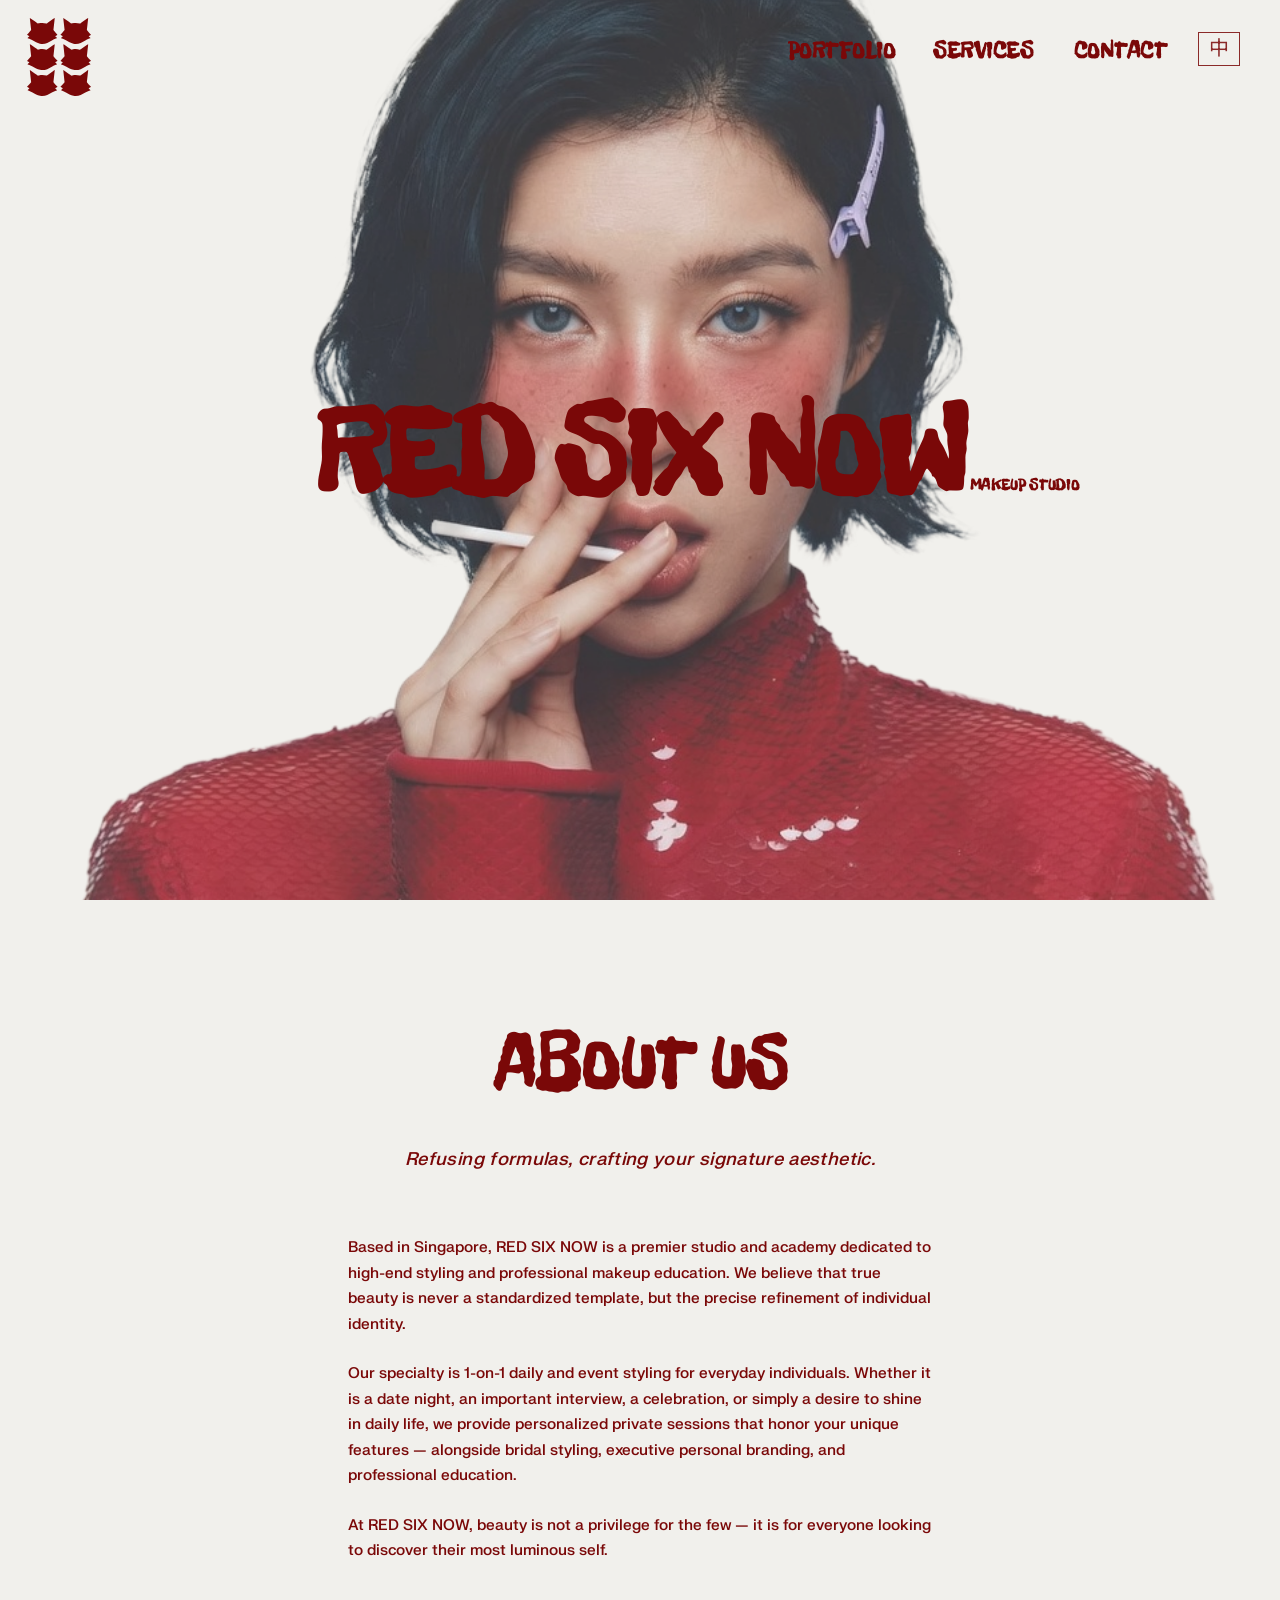
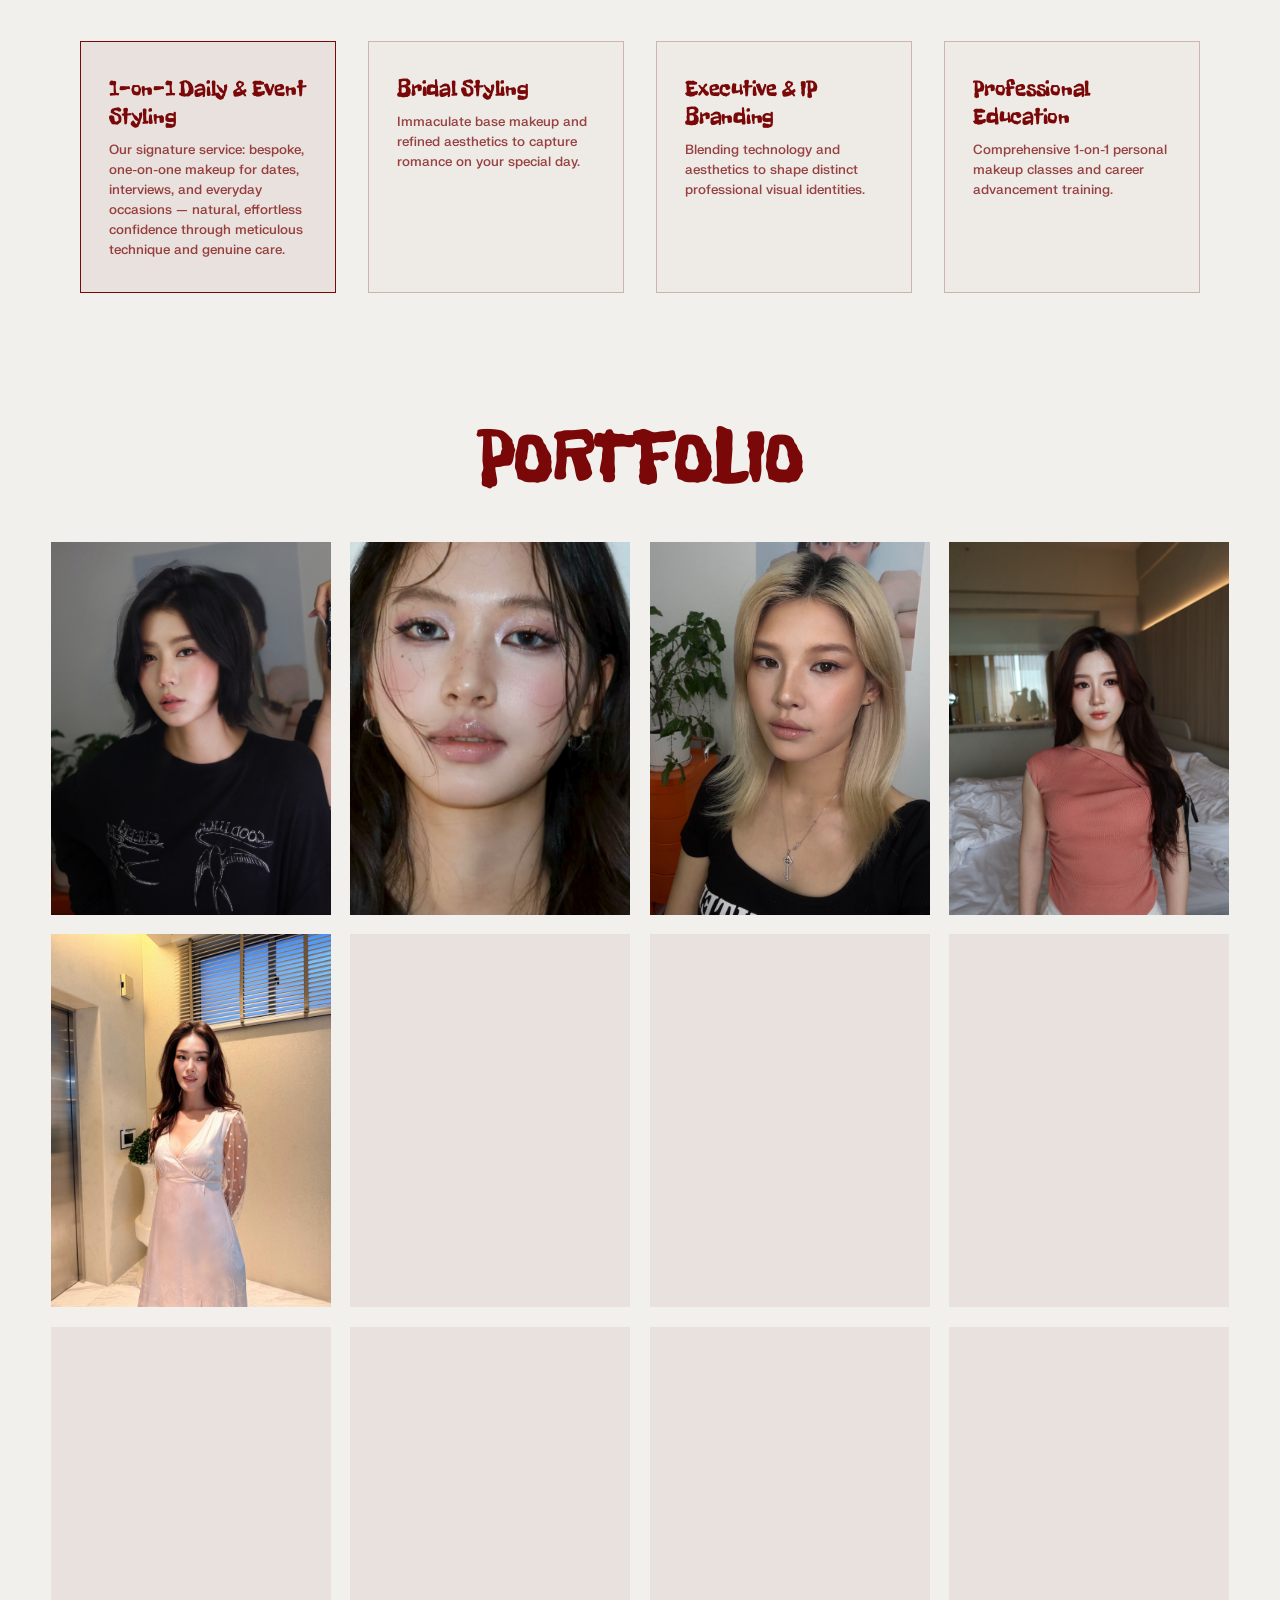
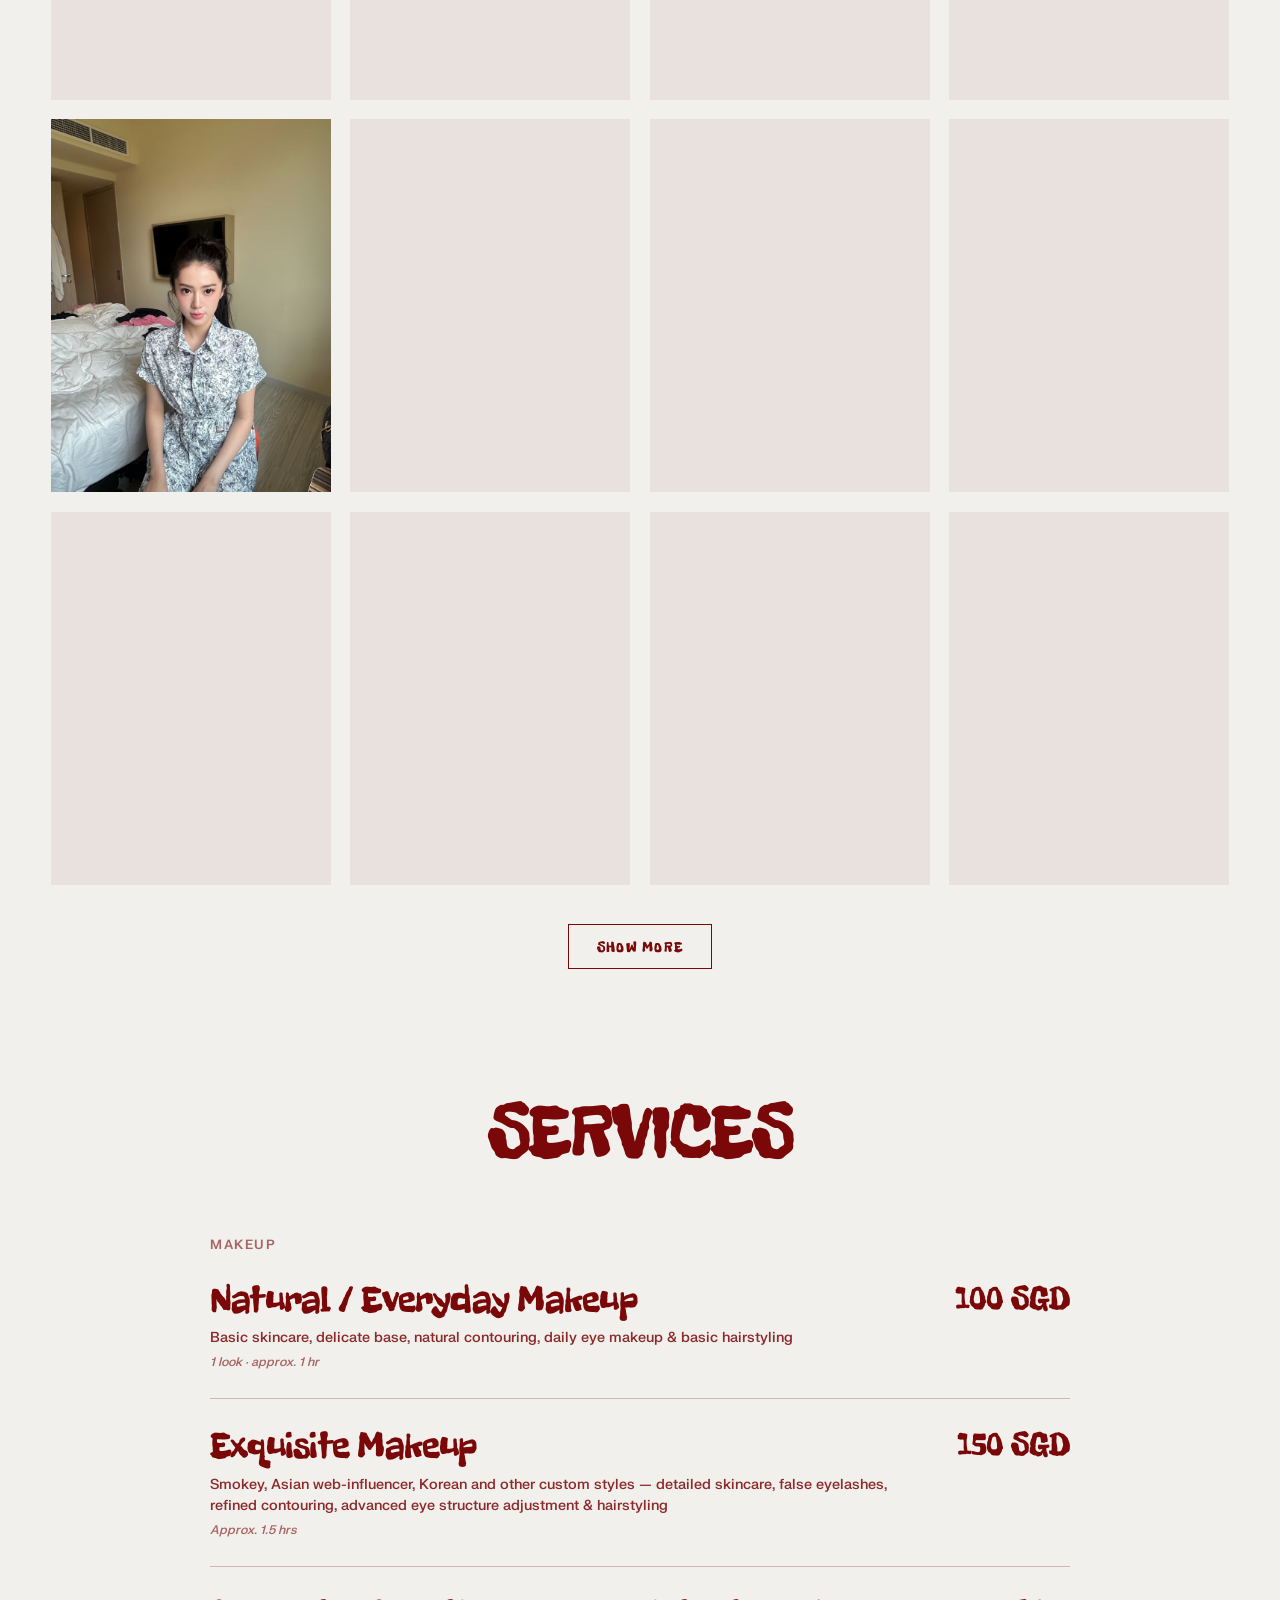
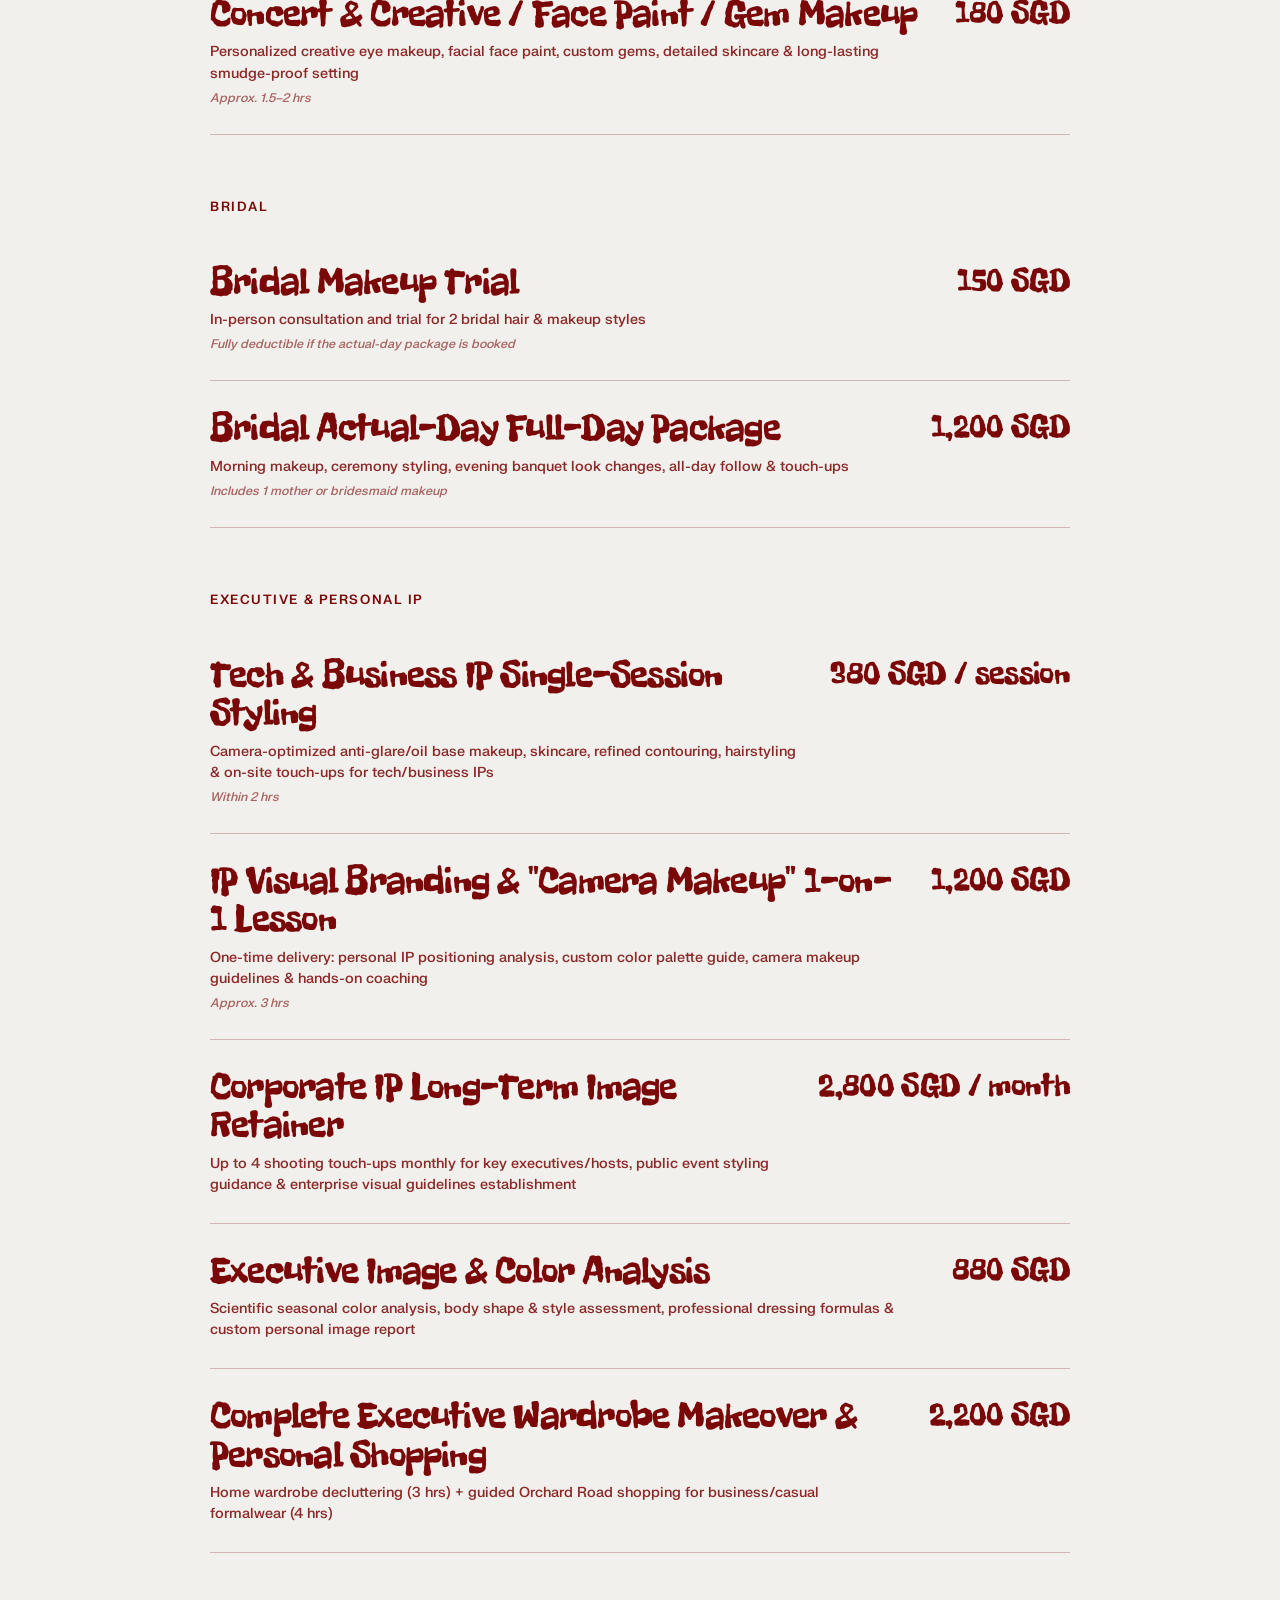
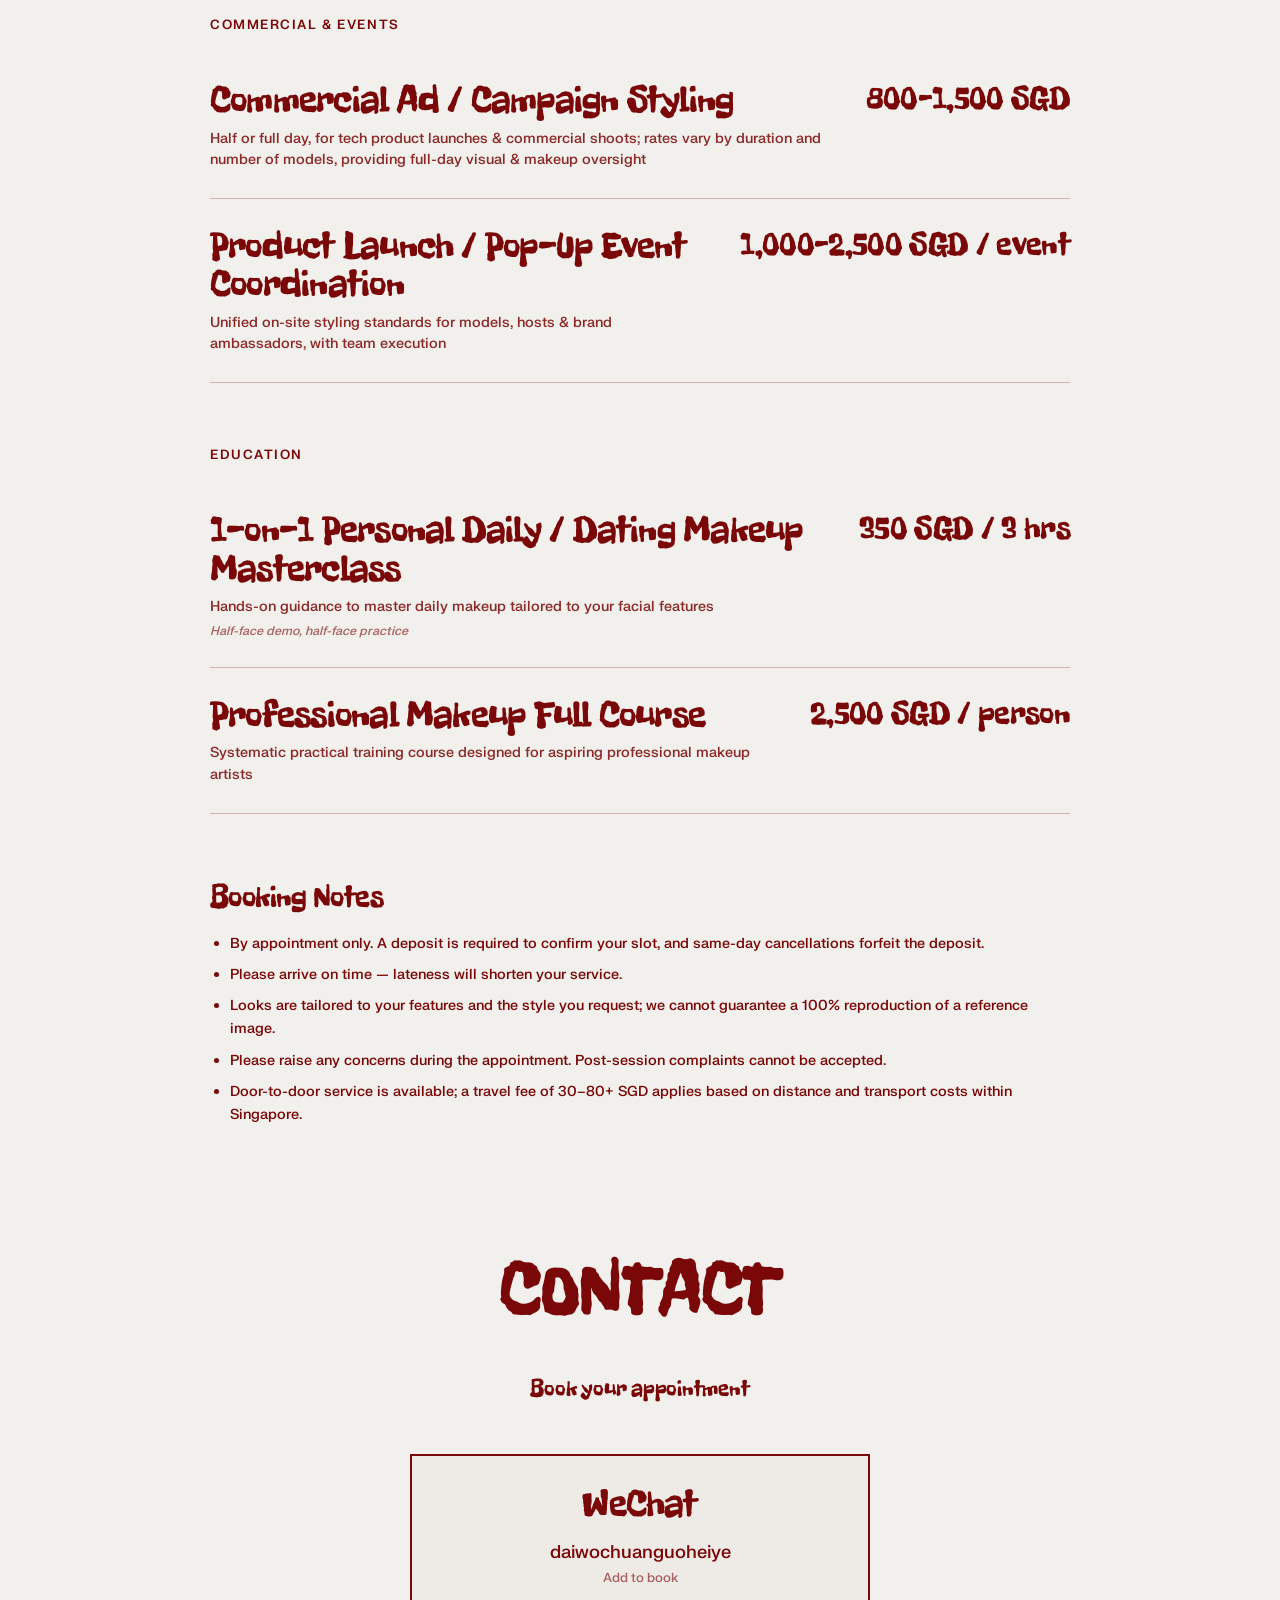
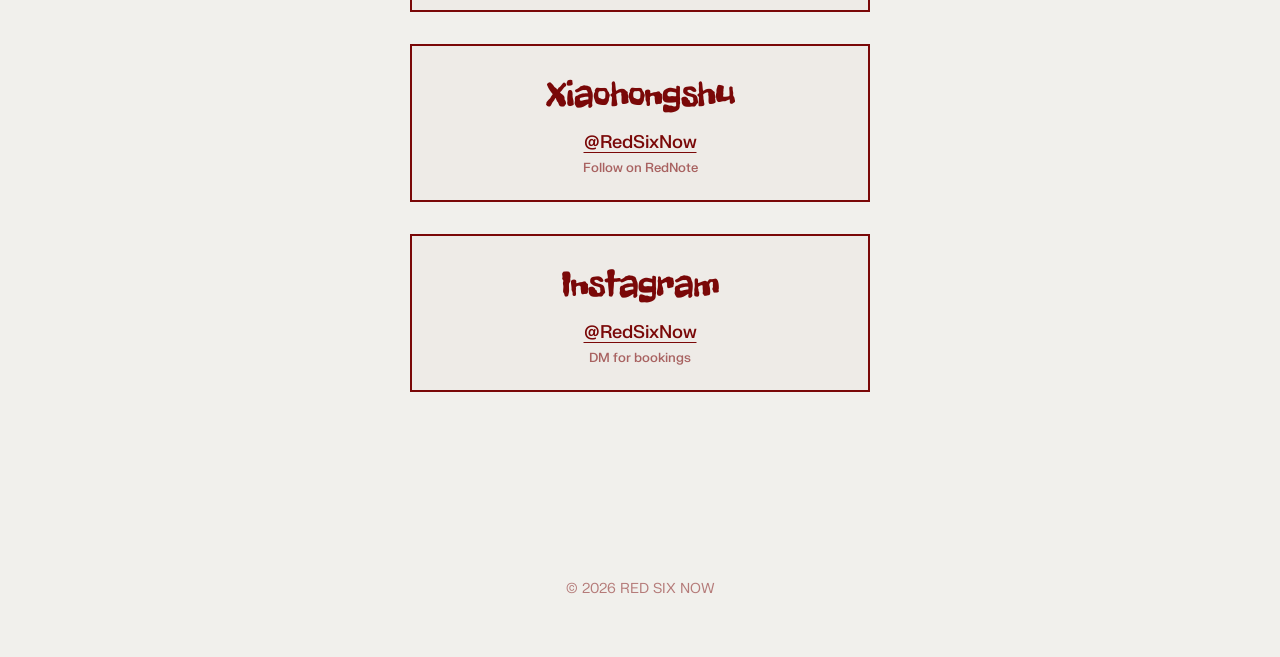
==== commit a357e054: "Remove About link from top nav (EN + ZH) Co-Authored-By: Claude Fable 5 <noreply@anthropic.com>" ====
--- a/index.html
+++ b/index.html
@@ -100,7 +100,6 @@
     </a>
 
     <nav class="top-nav">
-        <a href="#about">ABOUT</a>
         <a href="#portfolio">PORTFOLIO</a>
         <a href="#services">SERVICES</a>
         <a href="#contact">CONTACT</a>
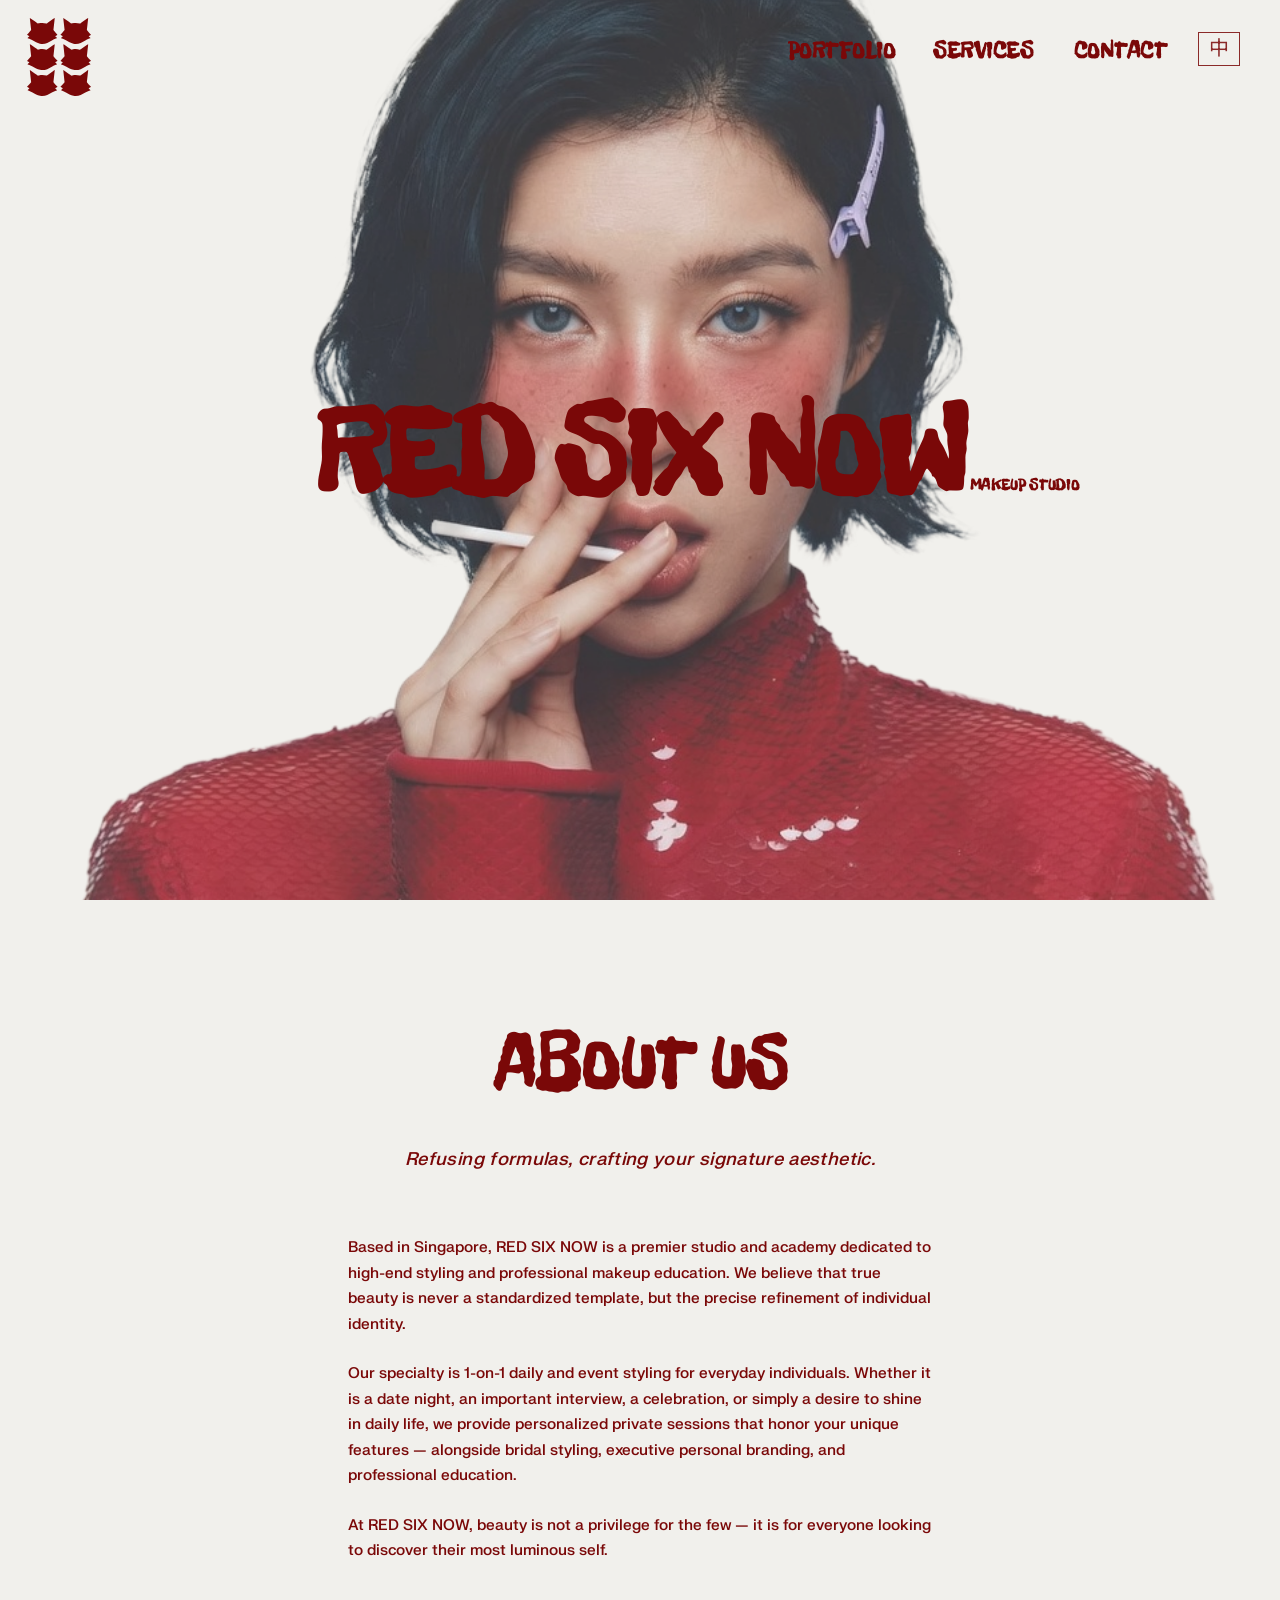
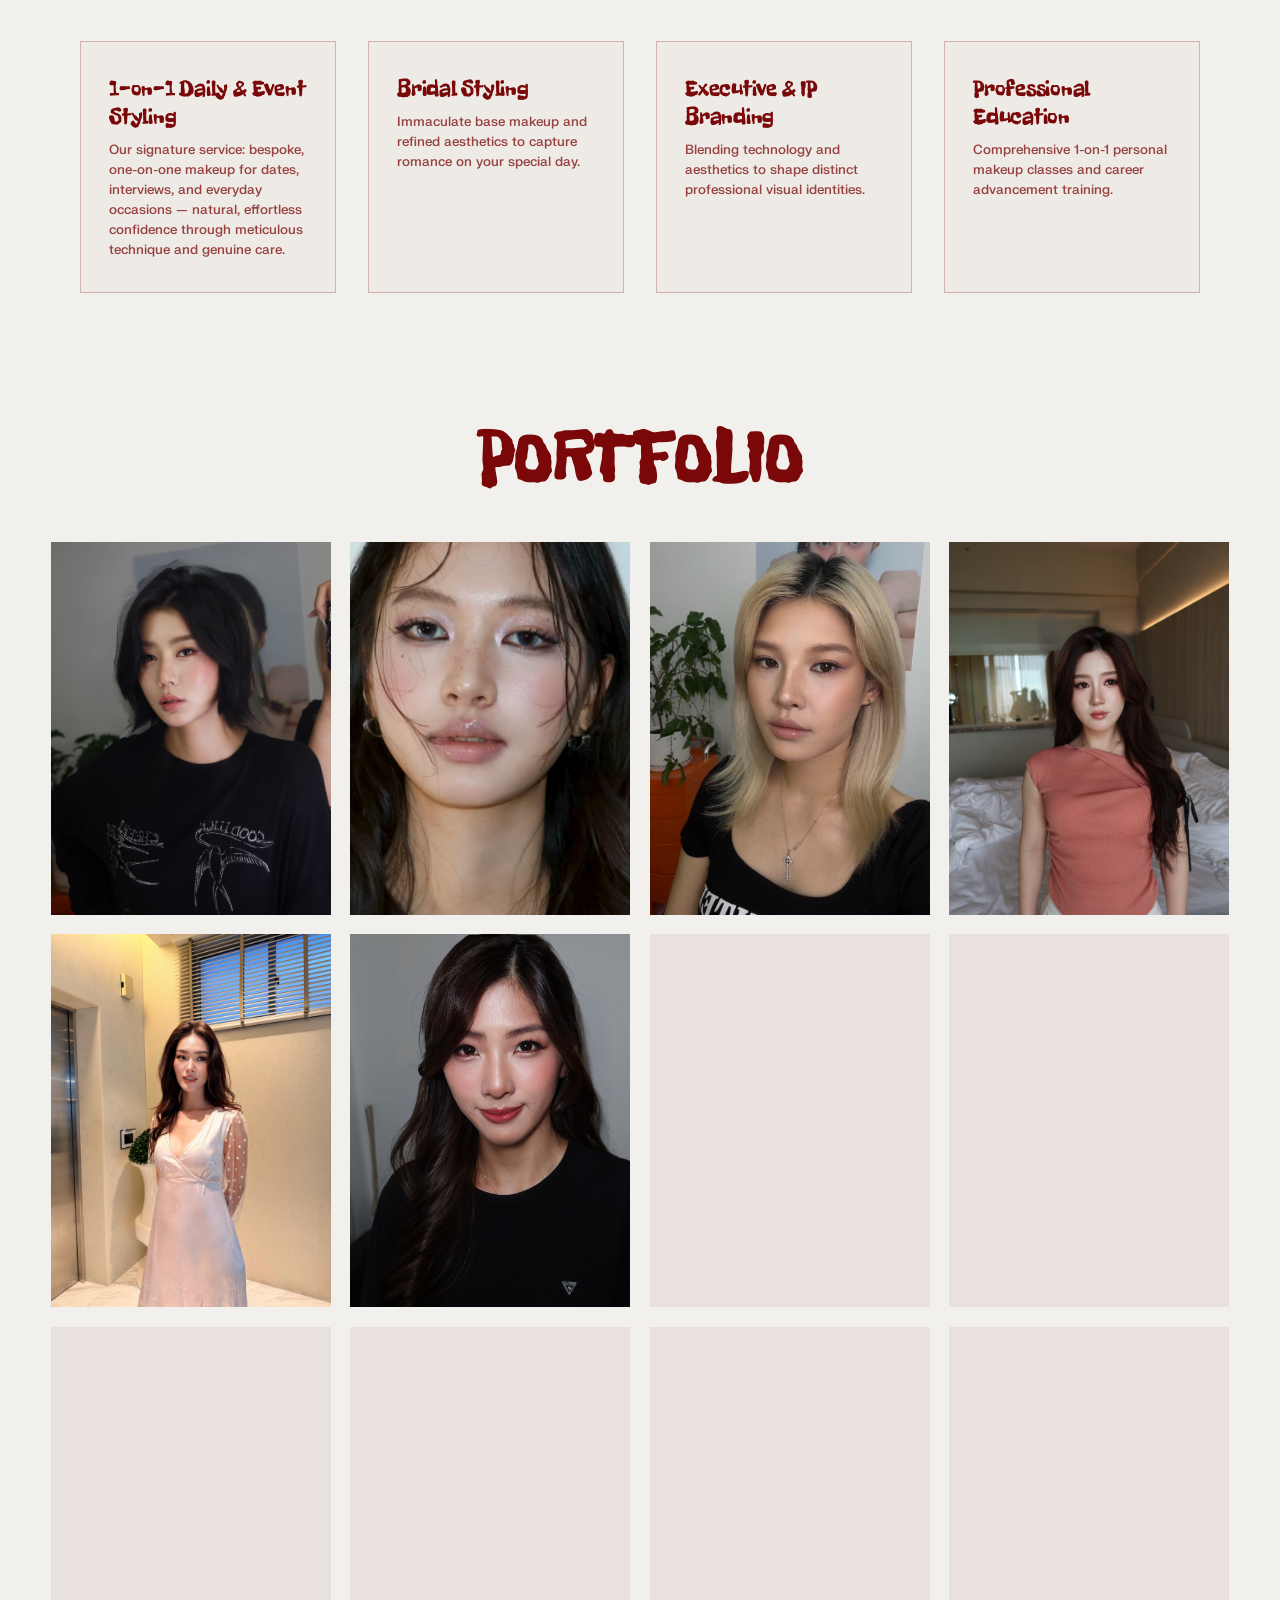
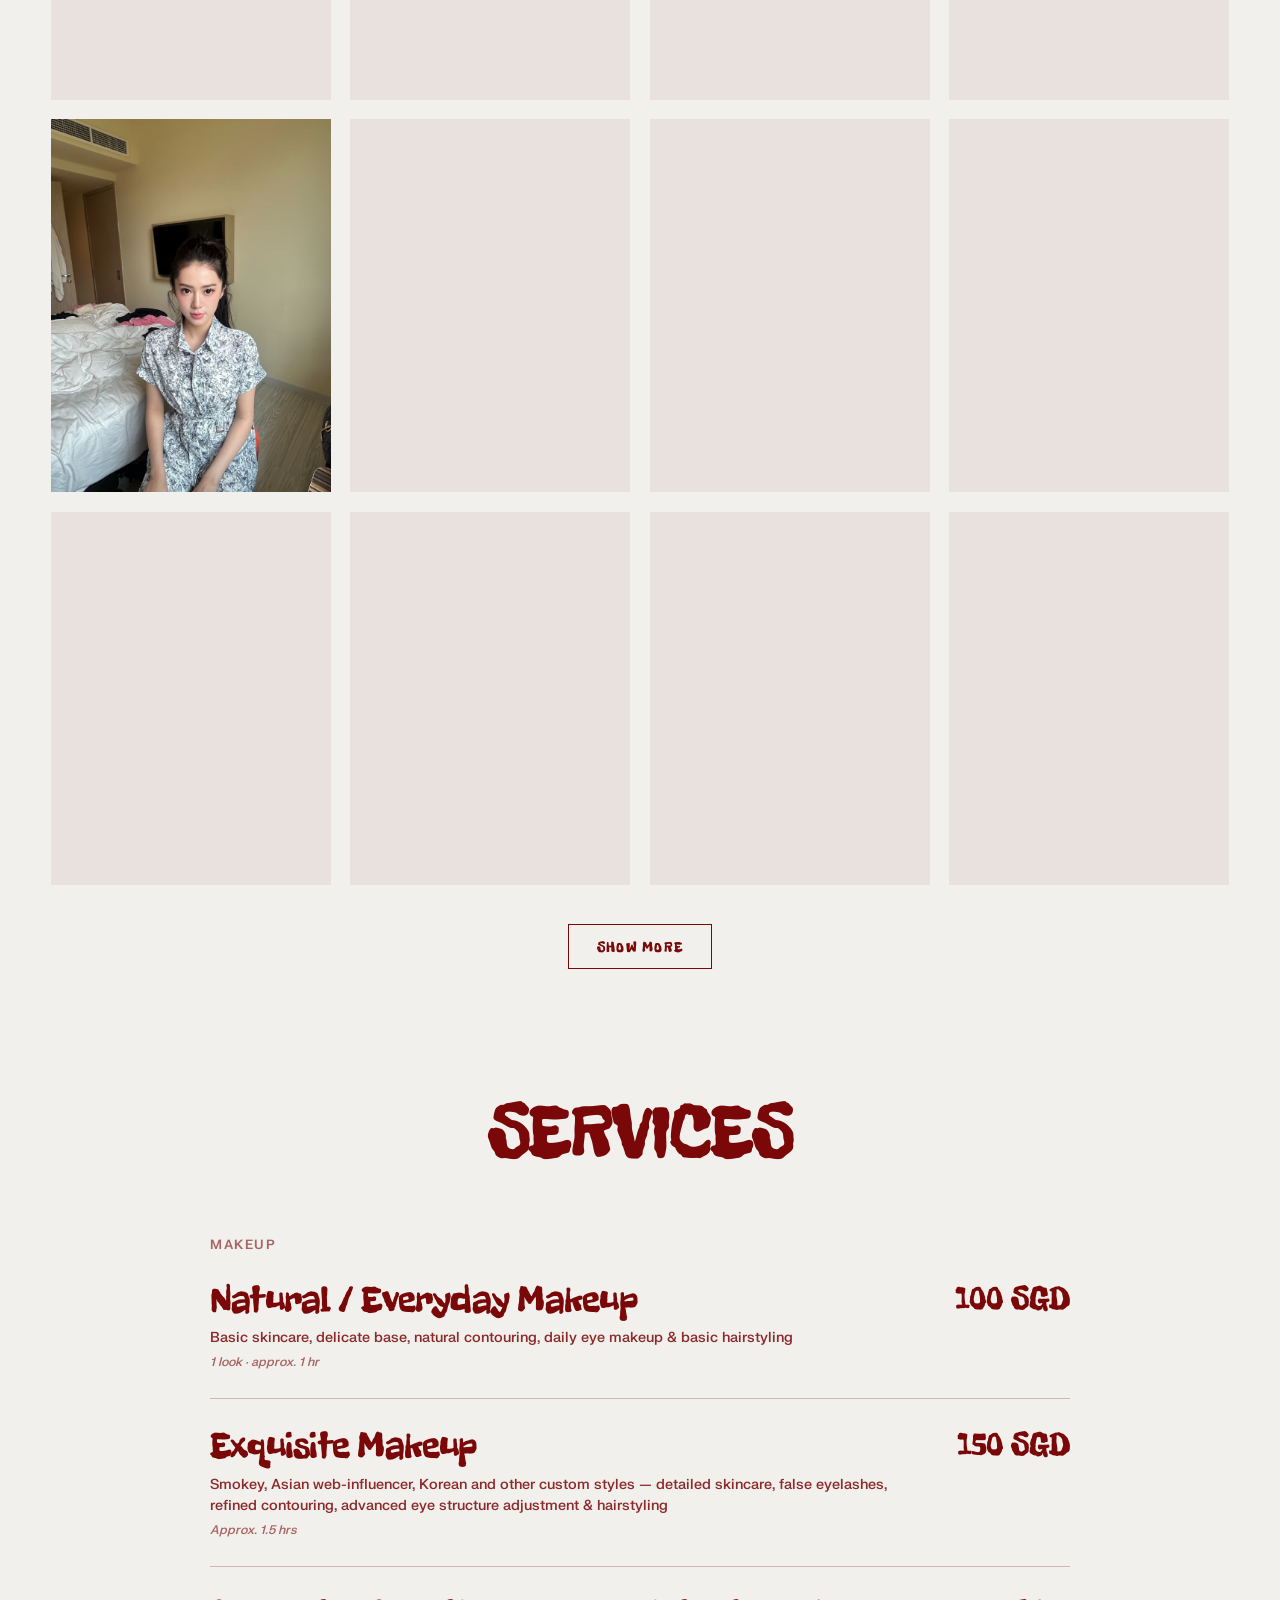
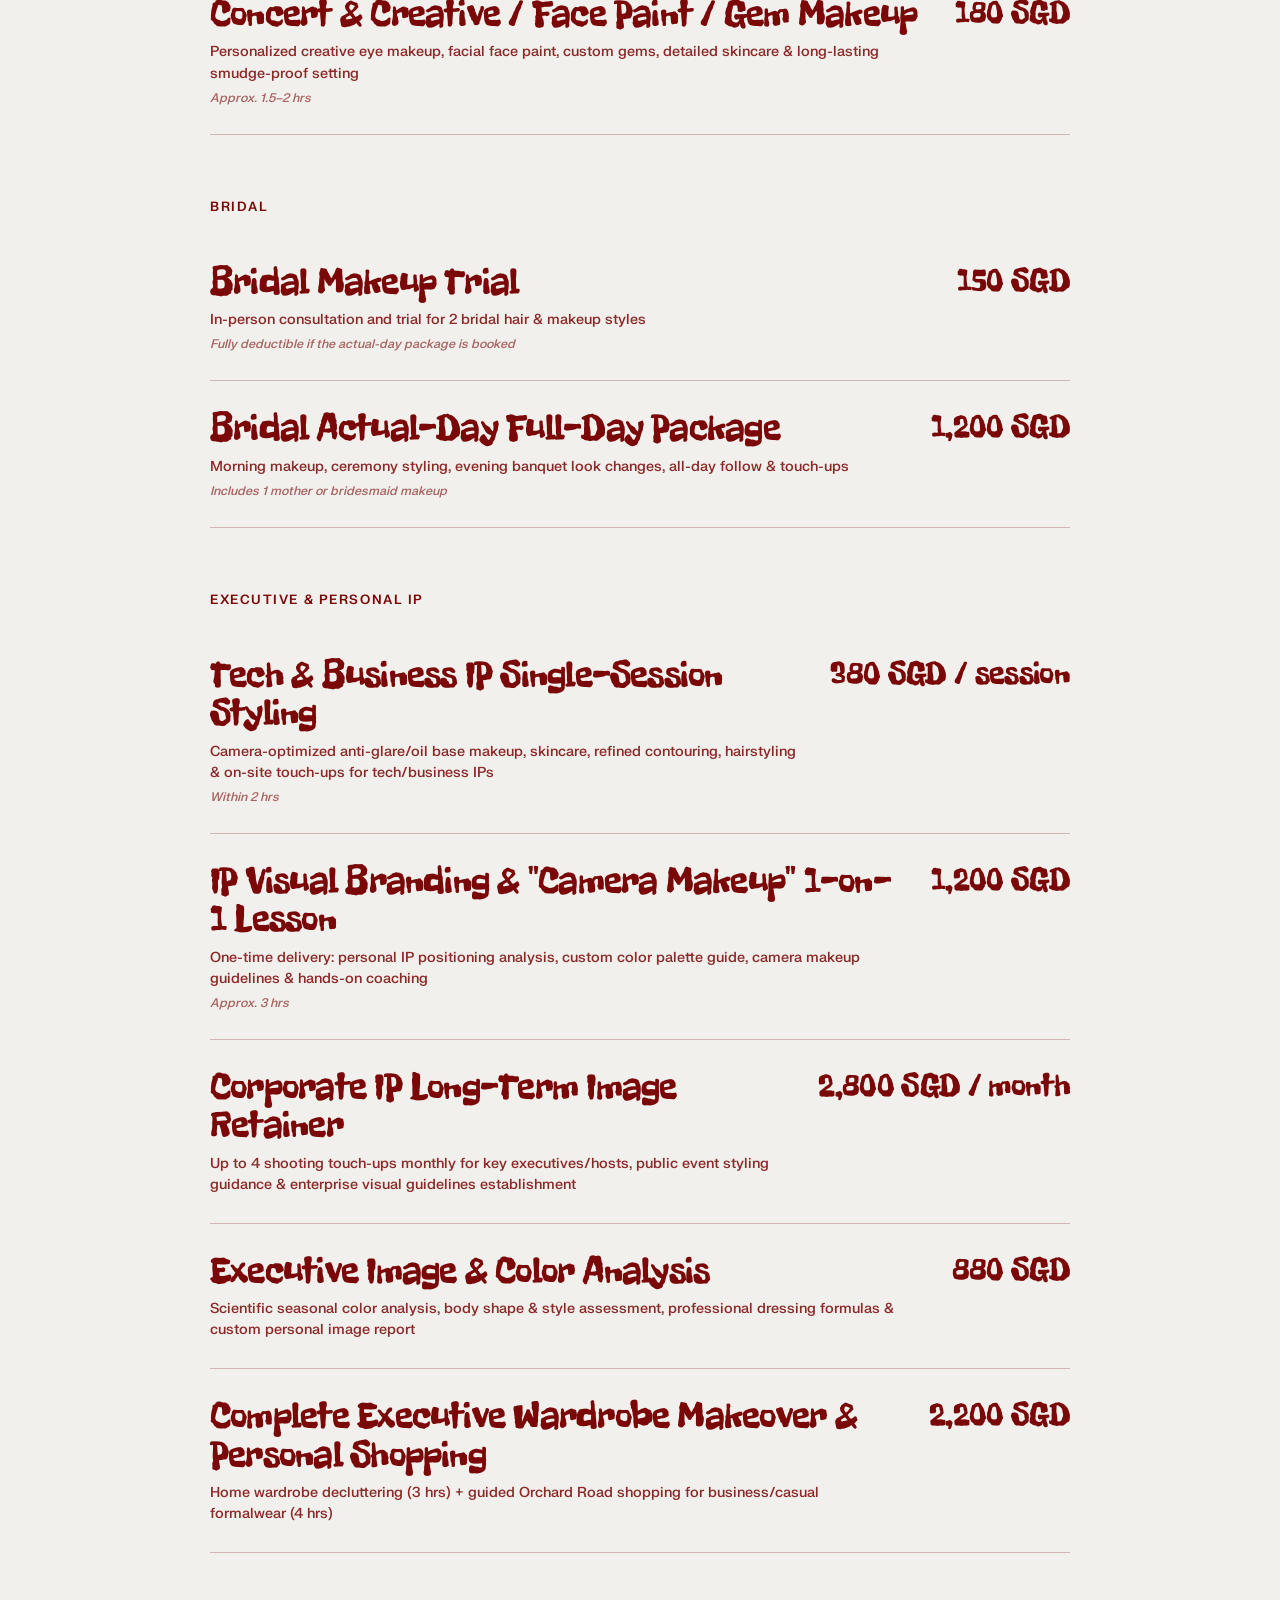
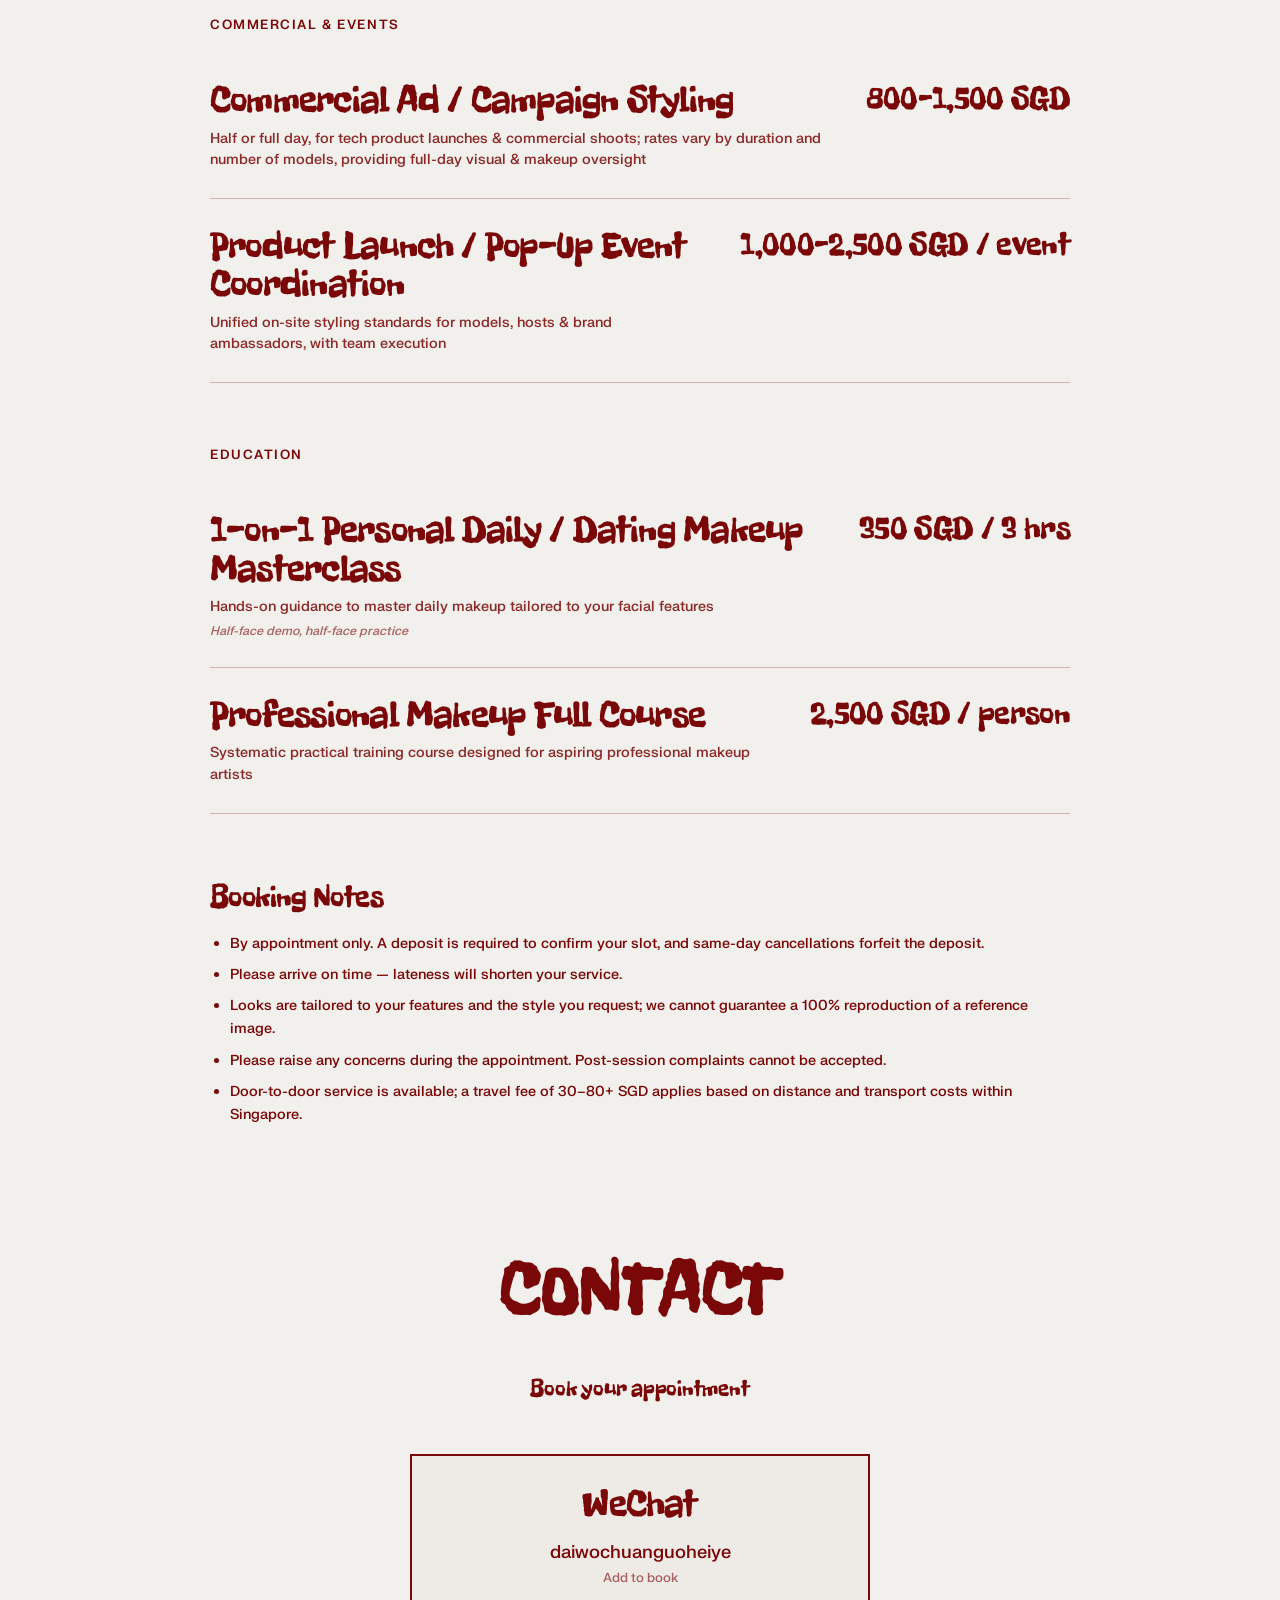
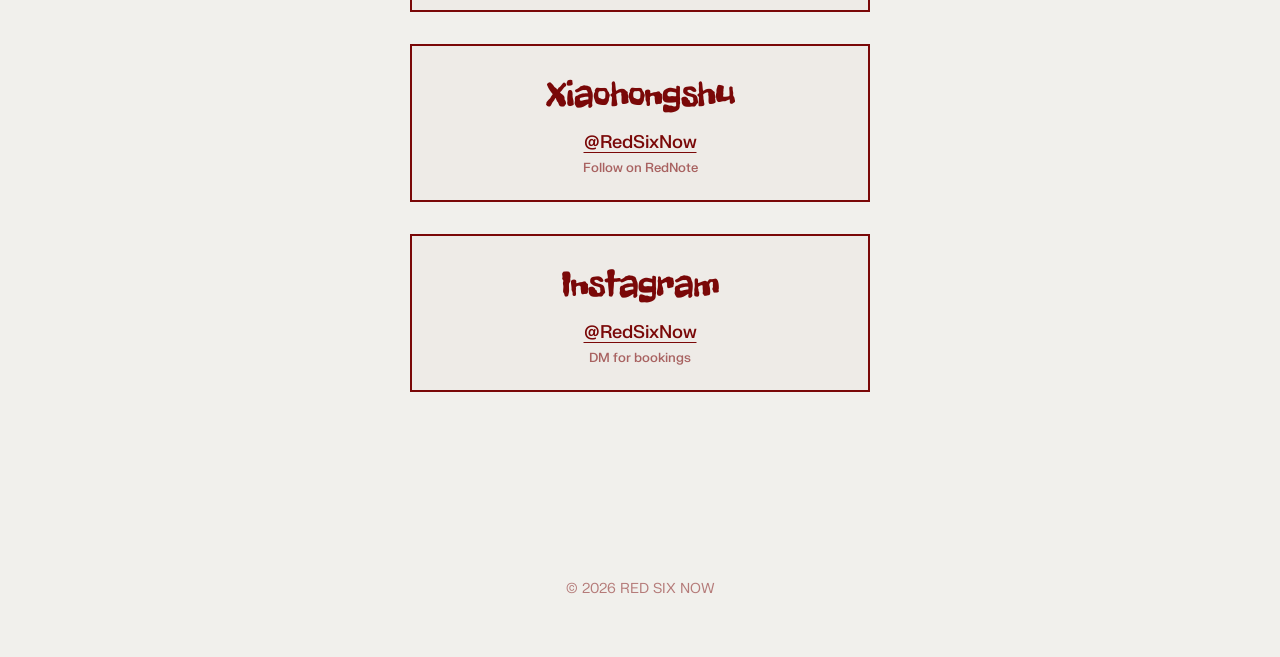
==== commit a6f4efcf: "Make About pillar highlight hover-only, drop featured card emphasis Co-Authored-By: Claude Fable 5 <" ====
--- a/index.html
+++ b/index.html
@@ -127,7 +127,7 @@
                 <p>At RED SIX NOW, beauty is not a privilege for the few — it is for everyone looking to discover their most luminous self.</p>
             </div>
             <div class="about-pillars">
-                <section class="about-pillar about-pillar--featured">
+                <section class="about-pillar">
                     <h3>1-on-1 Daily &amp; Event Styling</h3>
                     <p>Our signature service: bespoke, one-on-one makeup for dates, interviews, and everyday occasions — natural, effortless confidence through meticulous technique and genuine care.</p>
                 </section>
--- a/pages.css
+++ b/pages.css
@@ -323,11 +323,6 @@
     background: rgba(122, 8, 8, 0.06);
 }
 
-.about-pillar--featured {
-    border-color: var(--red);
-    background: rgba(122, 8, 8, 0.06);
-}
-
 .about-pillar h3 {
     font-family: 'Freckle Face', cursive;
     font-weight: 400;
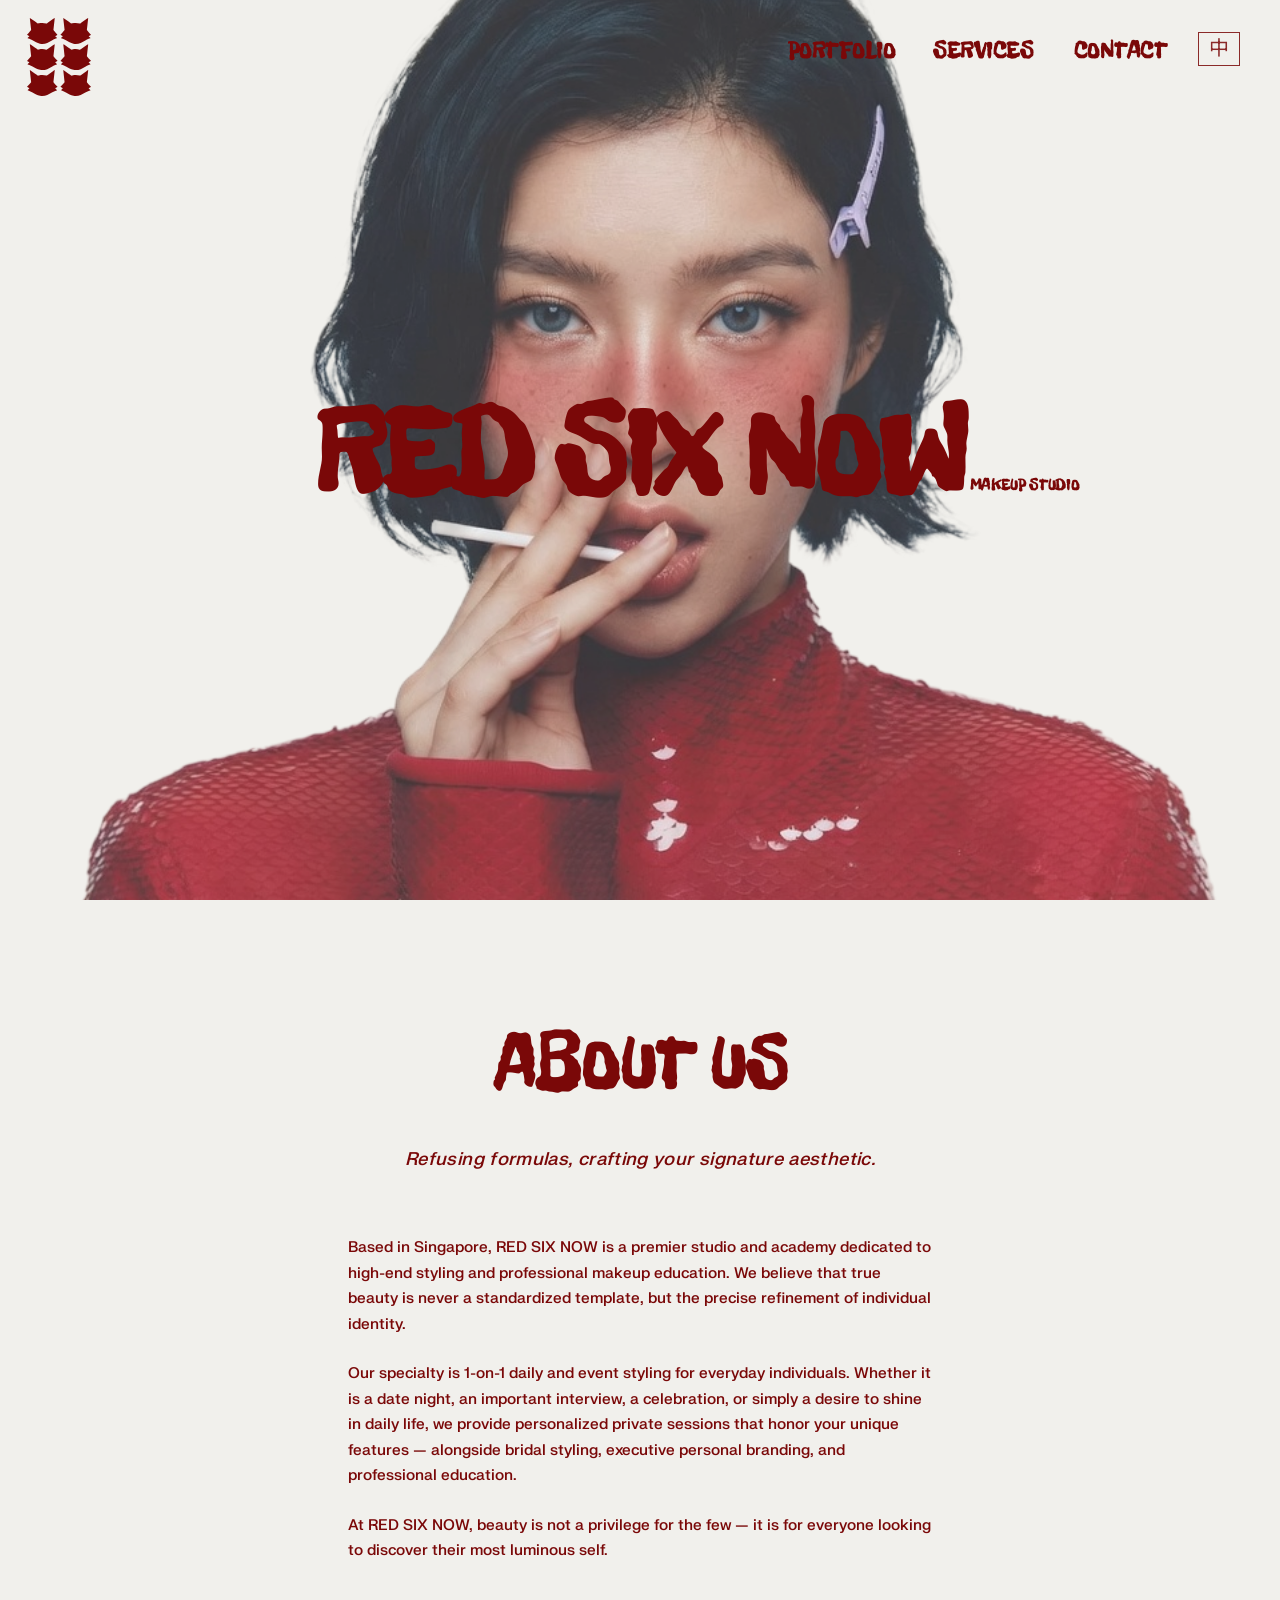
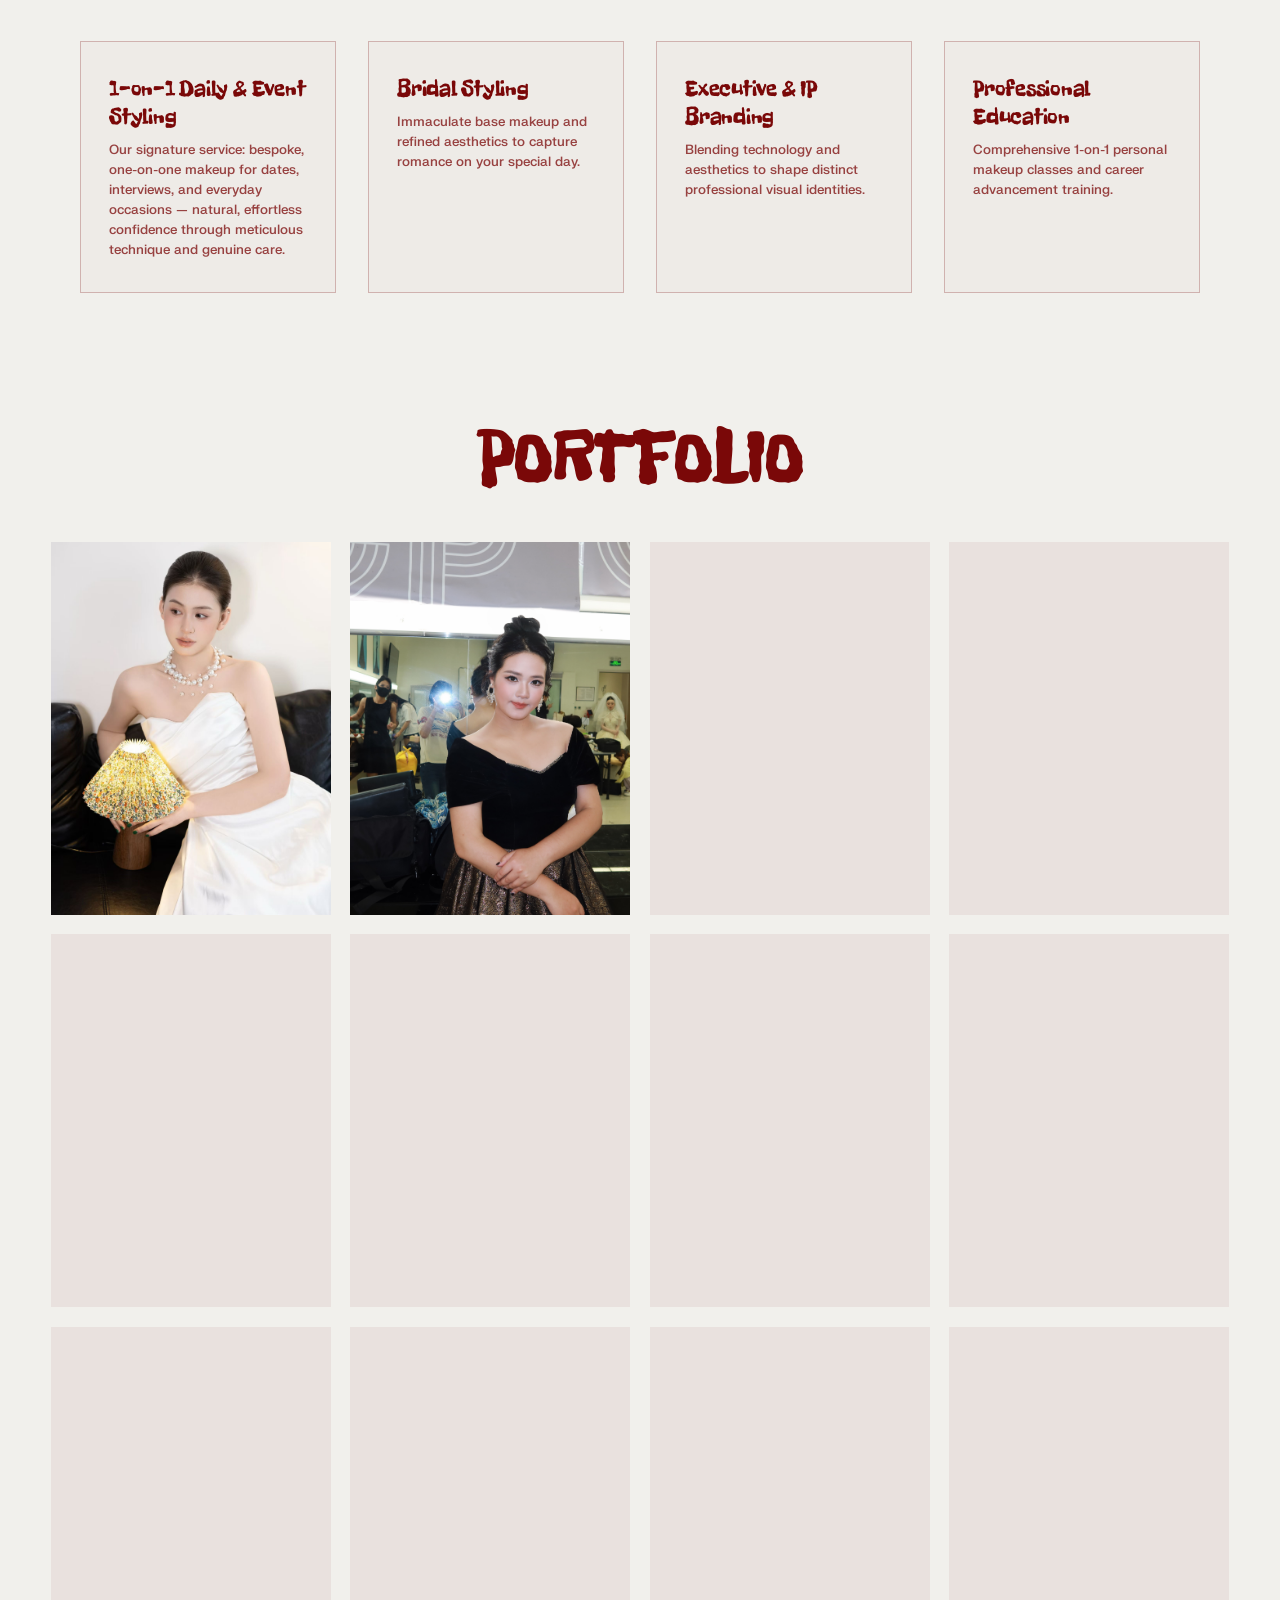
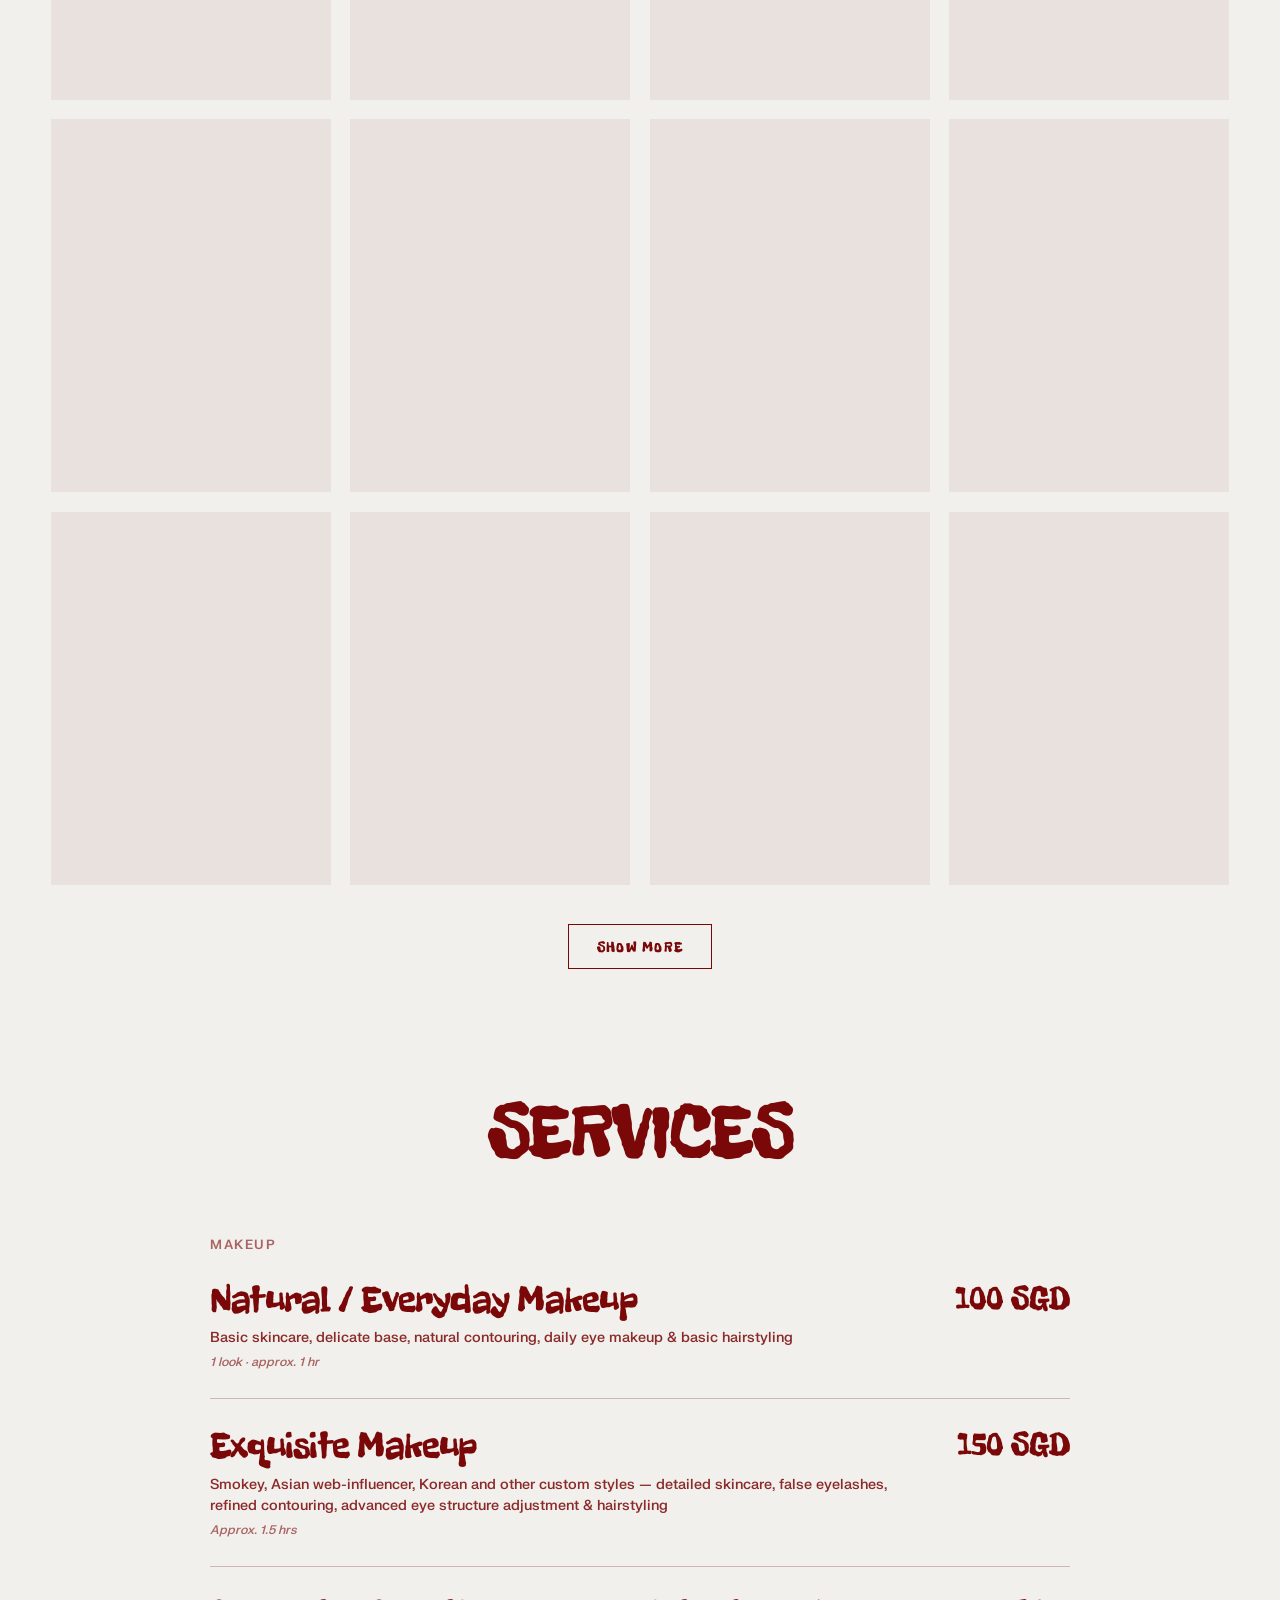
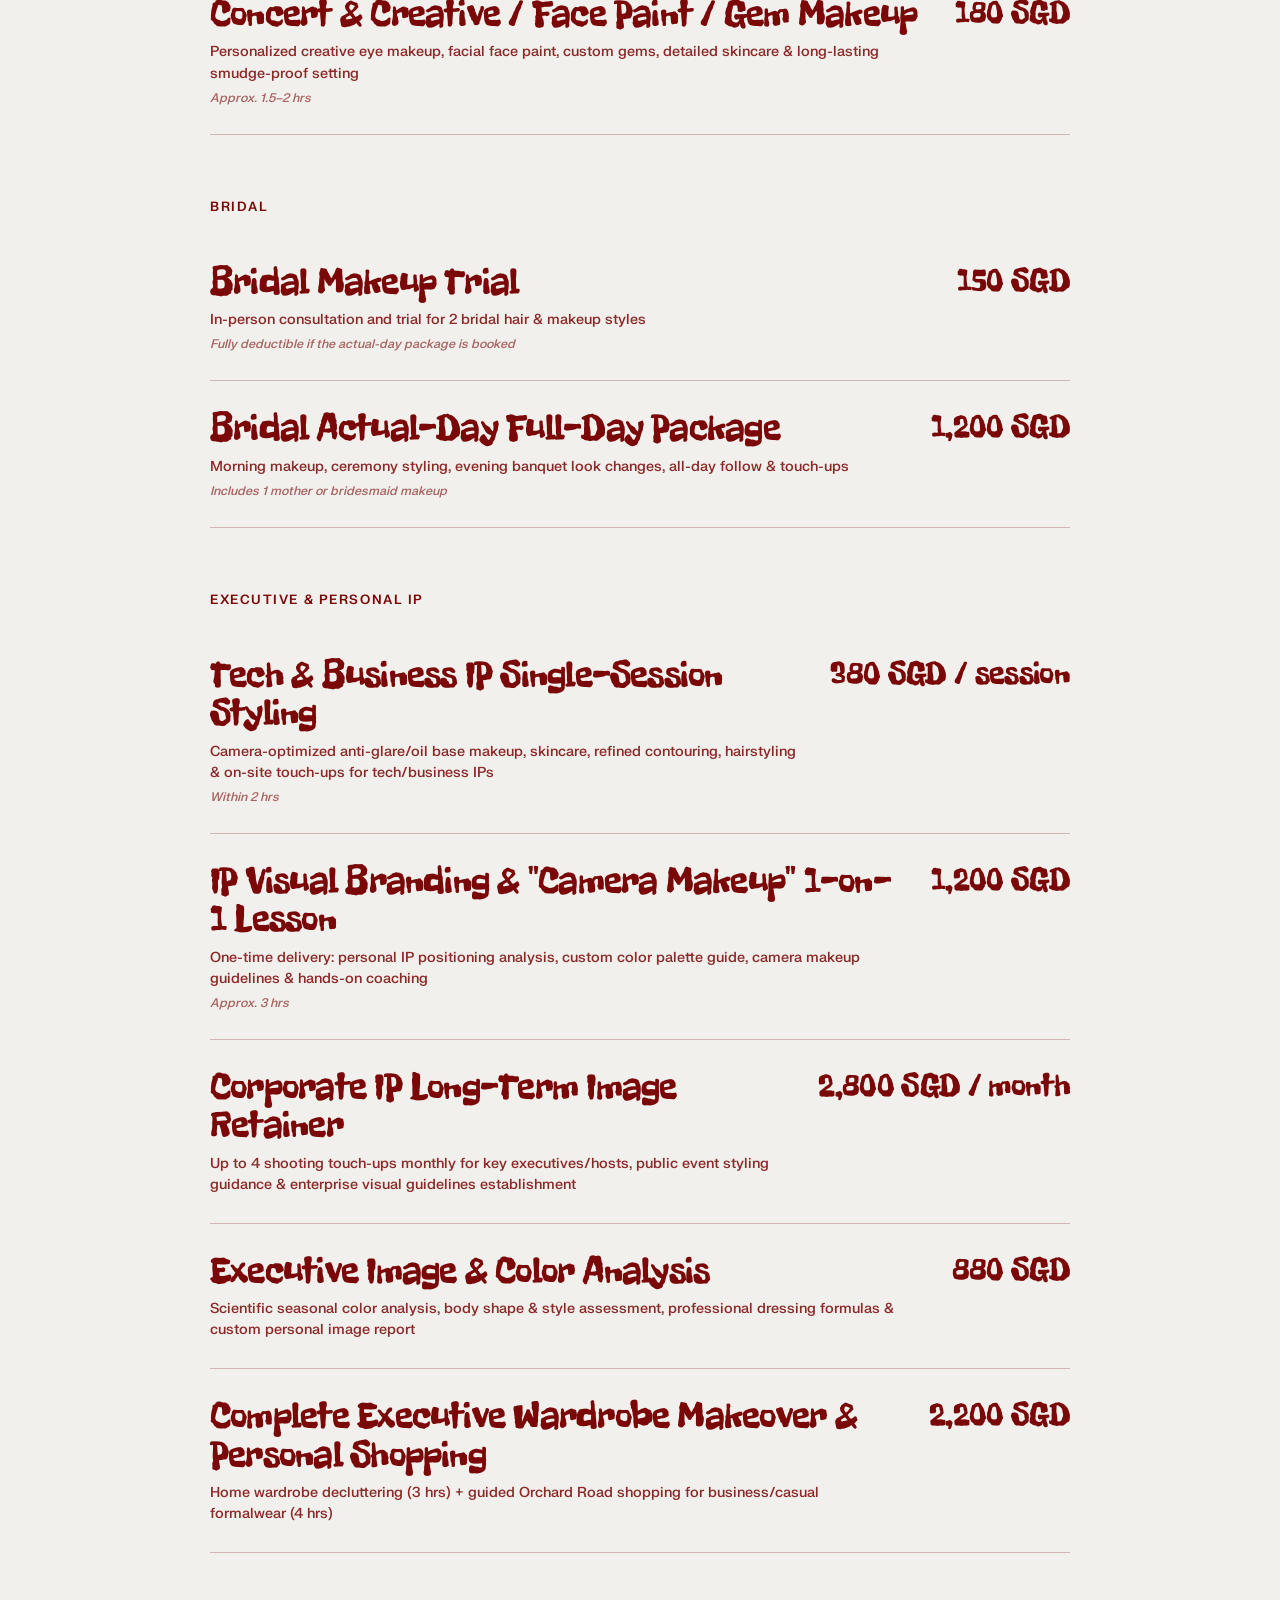
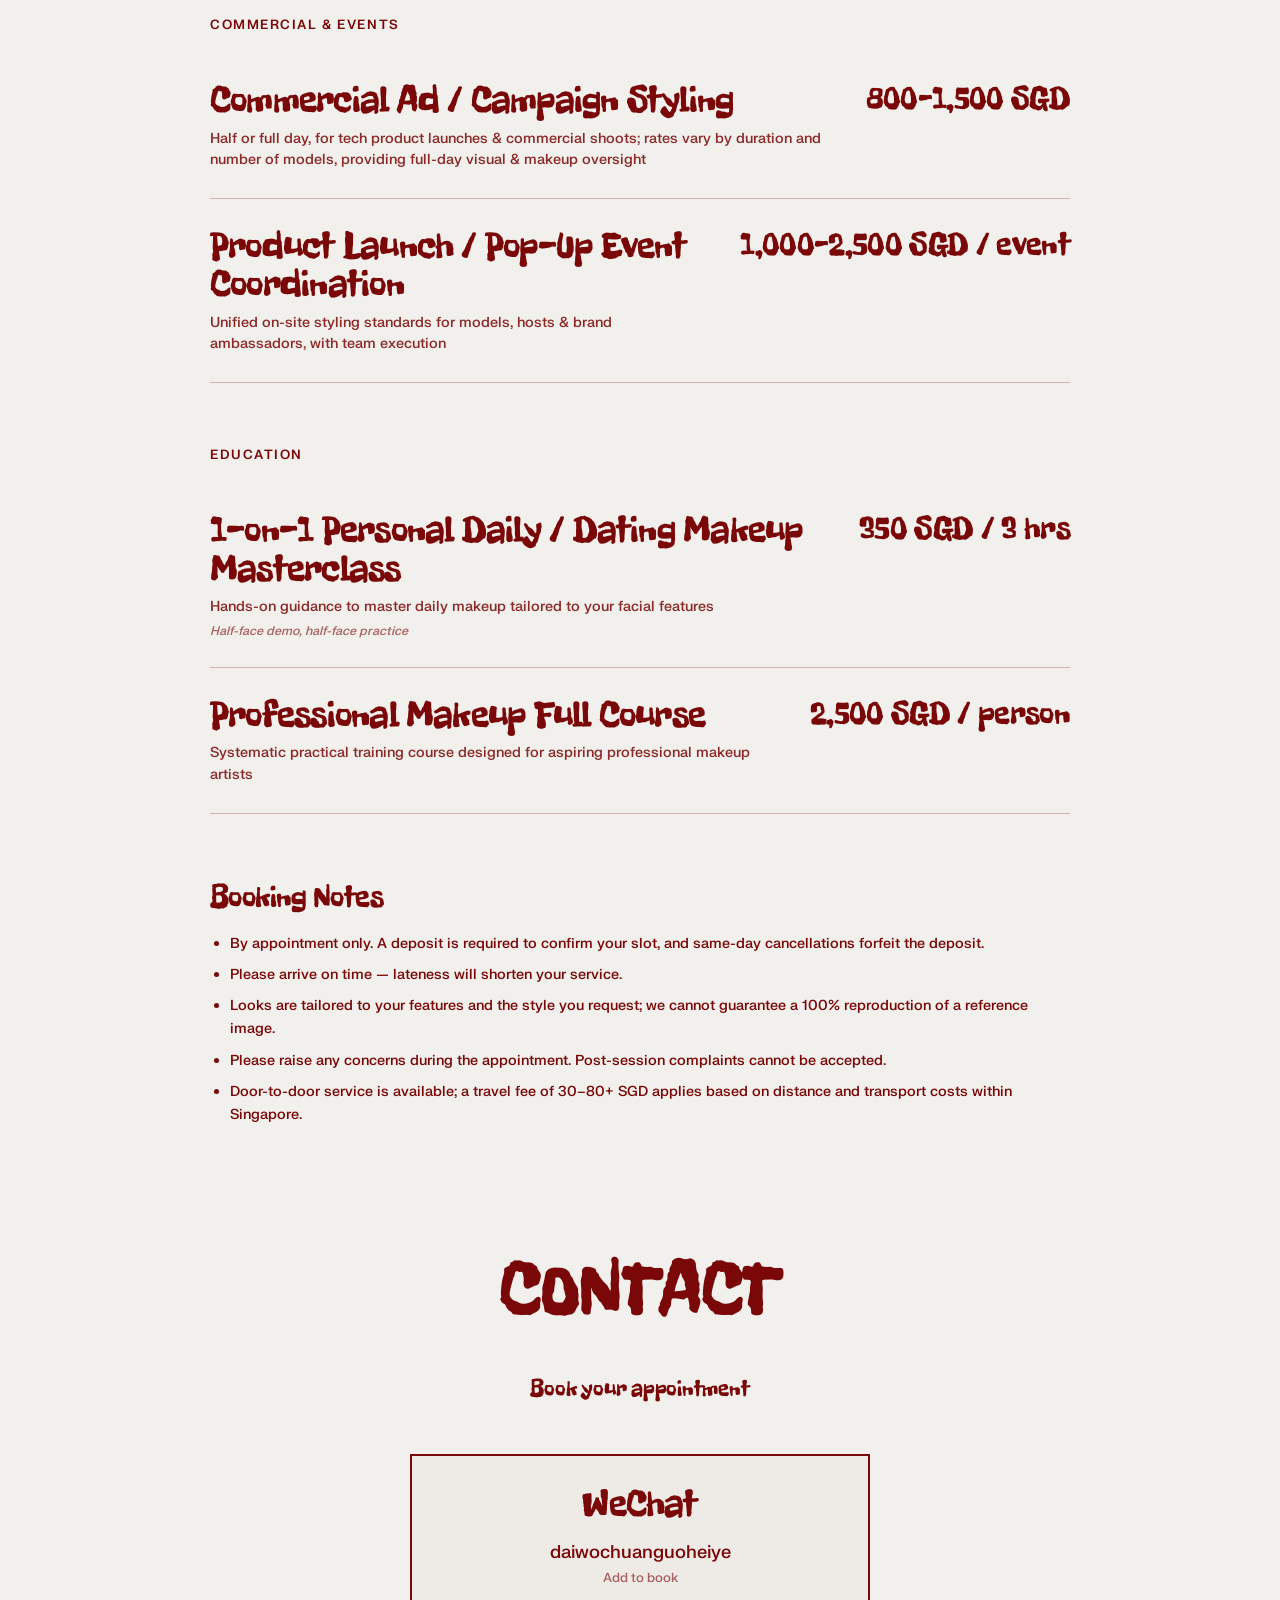
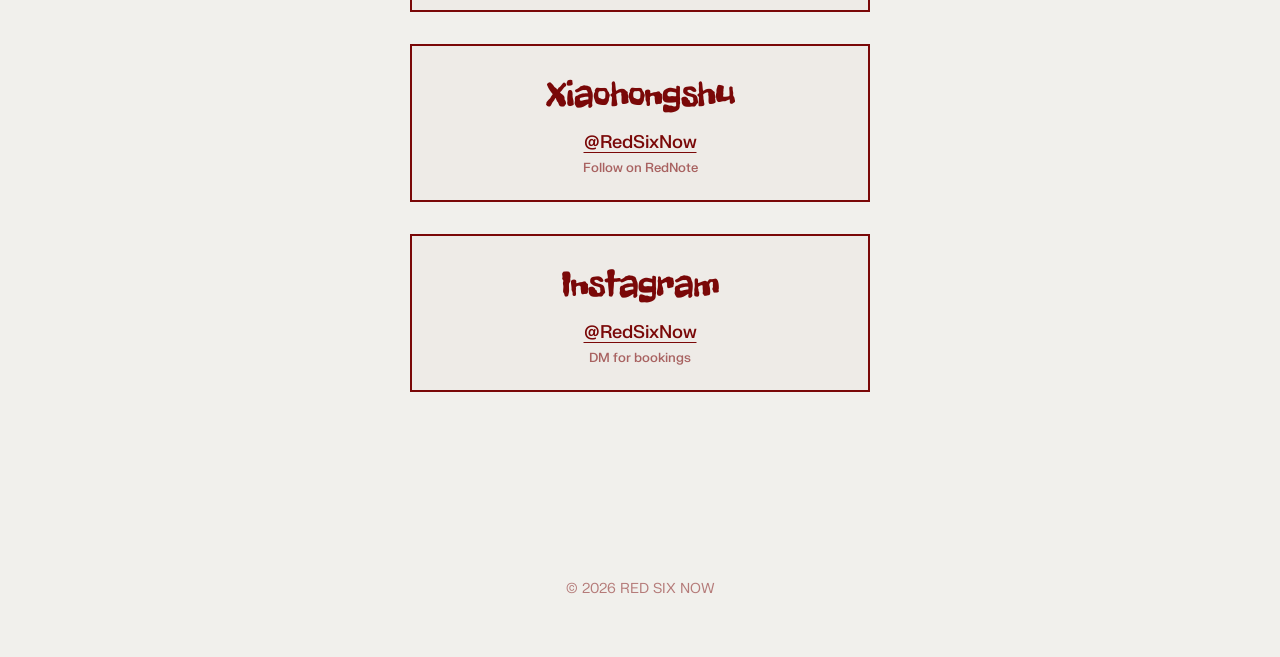
==== commit 85d7b042: "Add five new photos to the top of the portfolio Losslessly optimized with jpegtran; previous tiles 1" ====
--- a/index.html
+++ b/index.html
@@ -149,6 +149,11 @@
         <section class="scroll-section portfolio-section" id="portfolio">
             <h2 class="page-title">PORTFOLIO</h2>
             <div class="portfolio-grid">
+                <figure class="portfolio-tile"><img src="assets/portfolio/46.jpg" alt="Makeup look 46" loading="lazy" decoding="async"></figure>
+                <figure class="portfolio-tile"><img src="assets/portfolio/47.jpg" alt="Makeup look 47" loading="lazy" decoding="async"></figure>
+                <figure class="portfolio-tile"><img src="assets/portfolio/48.jpg" alt="Makeup look 48" loading="lazy" decoding="async"></figure>
+                <figure class="portfolio-tile"><img src="assets/portfolio/49.jpg" alt="Makeup look 49" loading="lazy" decoding="async"></figure>
+                <figure class="portfolio-tile"><img src="assets/portfolio/50.jpg" alt="Makeup look 50" loading="lazy" decoding="async"></figure>
                 <figure class="portfolio-tile"><img src="assets/portfolio/01.jpg" alt="Makeup look 01" loading="lazy" decoding="async"></figure>
                 <figure class="portfolio-tile"><img src="assets/portfolio/02.jpg" alt="Makeup look 02" loading="lazy" decoding="async"></figure>
                 <figure class="portfolio-tile"><img src="assets/portfolio/03.jpg" alt="Makeup look 03" loading="lazy" decoding="async"></figure>
@@ -164,11 +169,11 @@
                 <figure class="portfolio-tile"><img src="assets/portfolio/13.jpg" alt="Makeup look 13" loading="lazy" decoding="async"></figure>
                 <figure class="portfolio-tile"><img src="assets/portfolio/14.jpg" alt="Makeup look 14" loading="lazy" decoding="async"></figure>
                 <figure class="portfolio-tile"><img src="assets/portfolio/15.jpg" alt="Makeup look 15" loading="lazy" decoding="async"></figure>
-                <figure class="portfolio-tile"><img src="assets/portfolio/16.jpg" alt="Makeup look 16" loading="lazy" decoding="async"></figure>
-                <figure class="portfolio-tile"><img src="assets/portfolio/17.jpg" alt="Makeup look 17" loading="lazy" decoding="async"></figure>
-                <figure class="portfolio-tile"><img src="assets/portfolio/18.jpg" alt="Makeup look 18" loading="lazy" decoding="async"></figure>
-                <figure class="portfolio-tile"><img src="assets/portfolio/19.jpg" alt="Makeup look 19" loading="lazy" decoding="async"></figure>
-                <figure class="portfolio-tile"><img src="assets/portfolio/20.jpg" alt="Makeup look 20" loading="lazy" decoding="async"></figure>
+                <figure class="portfolio-tile portfolio-tile--hidden"><img src="assets/portfolio/16.jpg" alt="Makeup look 16" loading="lazy" decoding="async"></figure>
+                <figure class="portfolio-tile portfolio-tile--hidden"><img src="assets/portfolio/17.jpg" alt="Makeup look 17" loading="lazy" decoding="async"></figure>
+                <figure class="portfolio-tile portfolio-tile--hidden"><img src="assets/portfolio/18.jpg" alt="Makeup look 18" loading="lazy" decoding="async"></figure>
+                <figure class="portfolio-tile portfolio-tile--hidden"><img src="assets/portfolio/19.jpg" alt="Makeup look 19" loading="lazy" decoding="async"></figure>
+                <figure class="portfolio-tile portfolio-tile--hidden"><img src="assets/portfolio/20.jpg" alt="Makeup look 20" loading="lazy" decoding="async"></figure>
                 <figure class="portfolio-tile portfolio-tile--hidden"><img src="assets/portfolio/21.jpg" alt="Makeup look 21" loading="lazy" decoding="async"></figure>
                 <figure class="portfolio-tile portfolio-tile--hidden"><img src="assets/portfolio/22.jpg" alt="Makeup look 22" loading="lazy" decoding="async"></figure>
                 <figure class="portfolio-tile portfolio-tile--hidden"><img src="assets/portfolio/23.jpg" alt="Makeup look 23" loading="lazy" decoding="async"></figure>
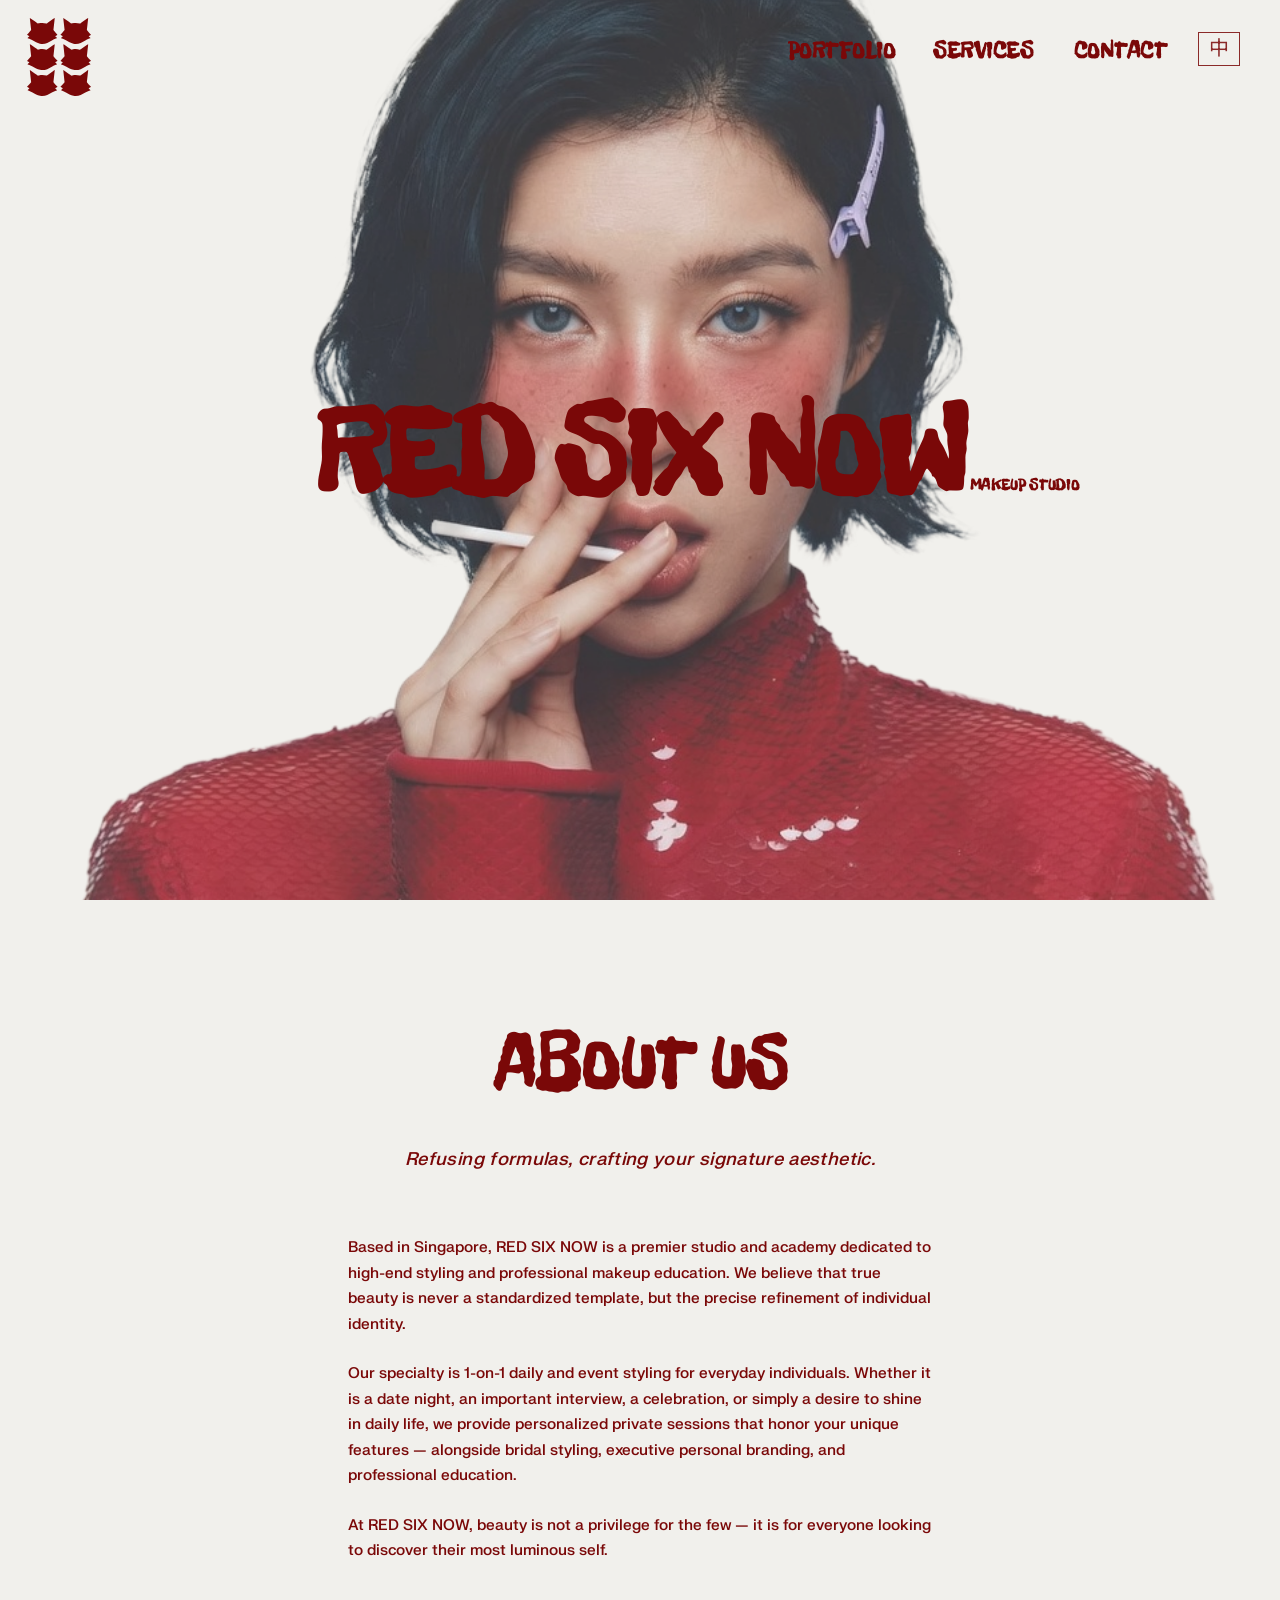
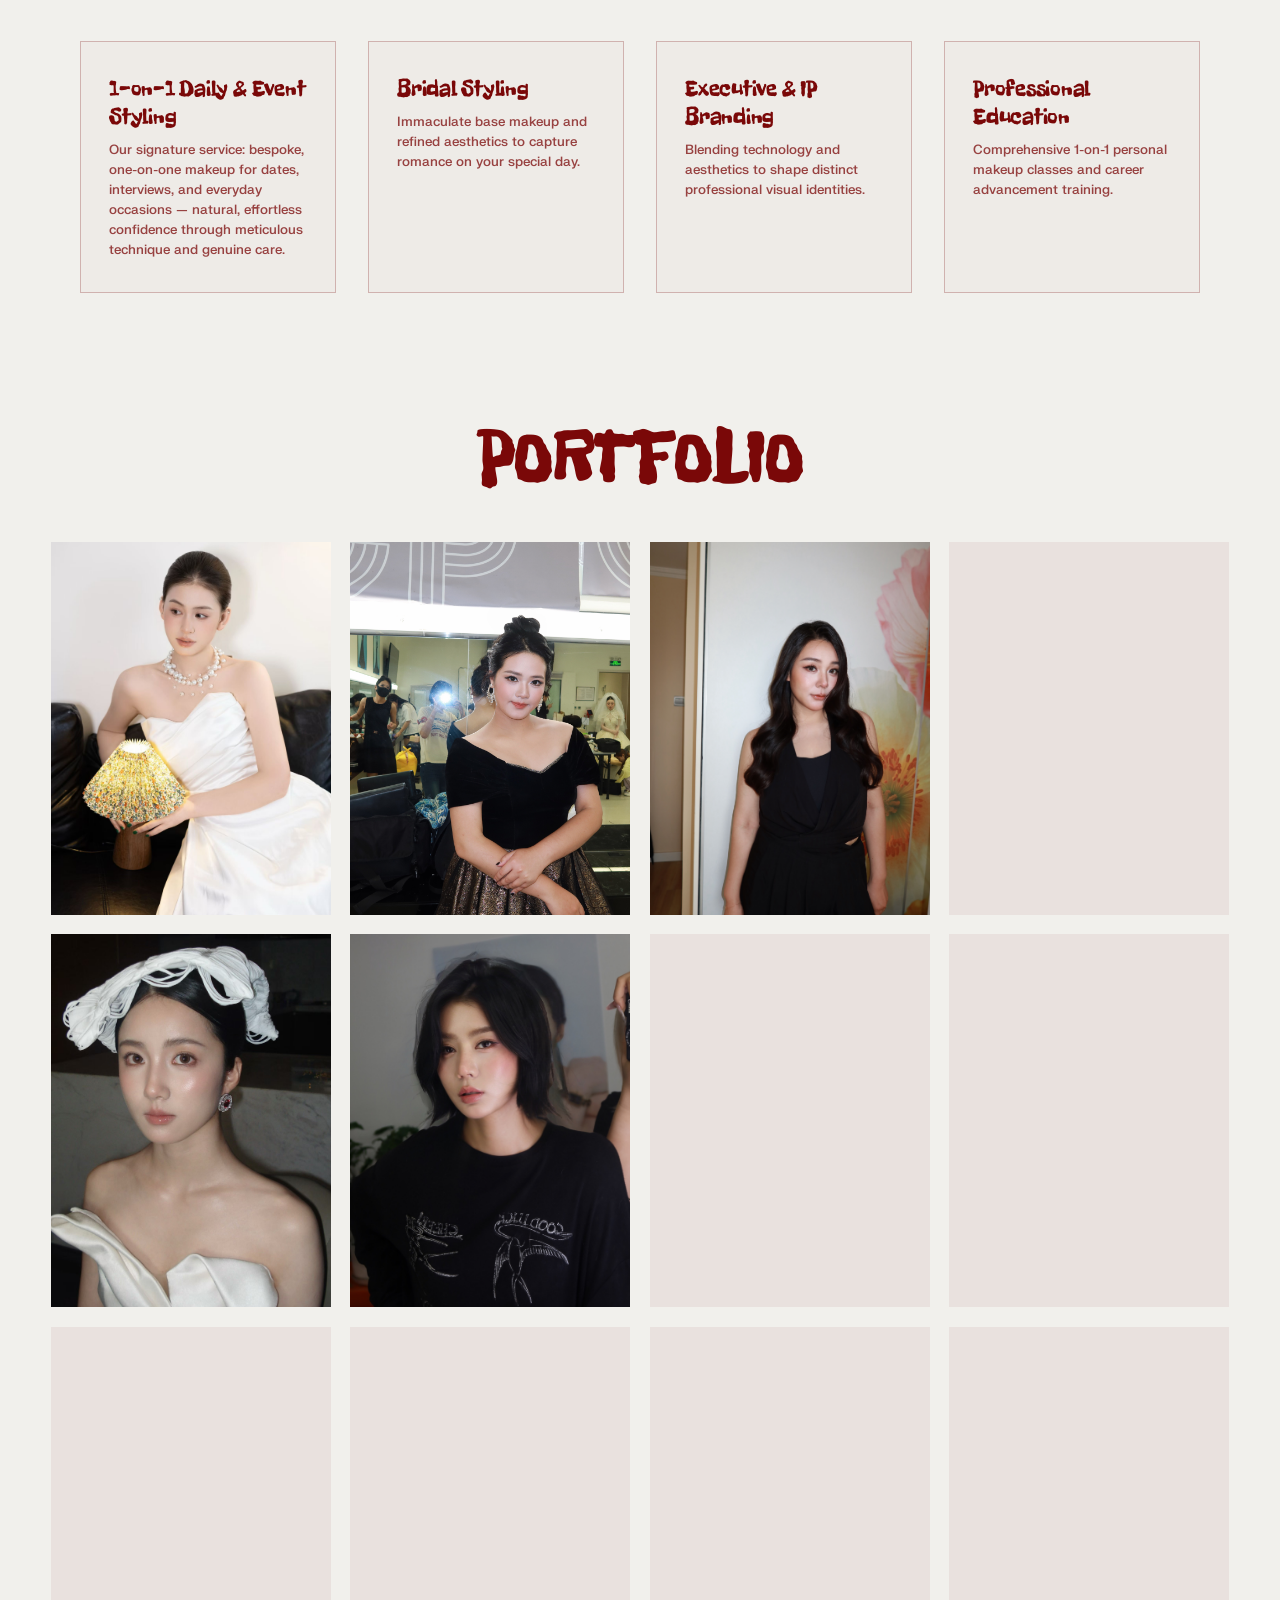
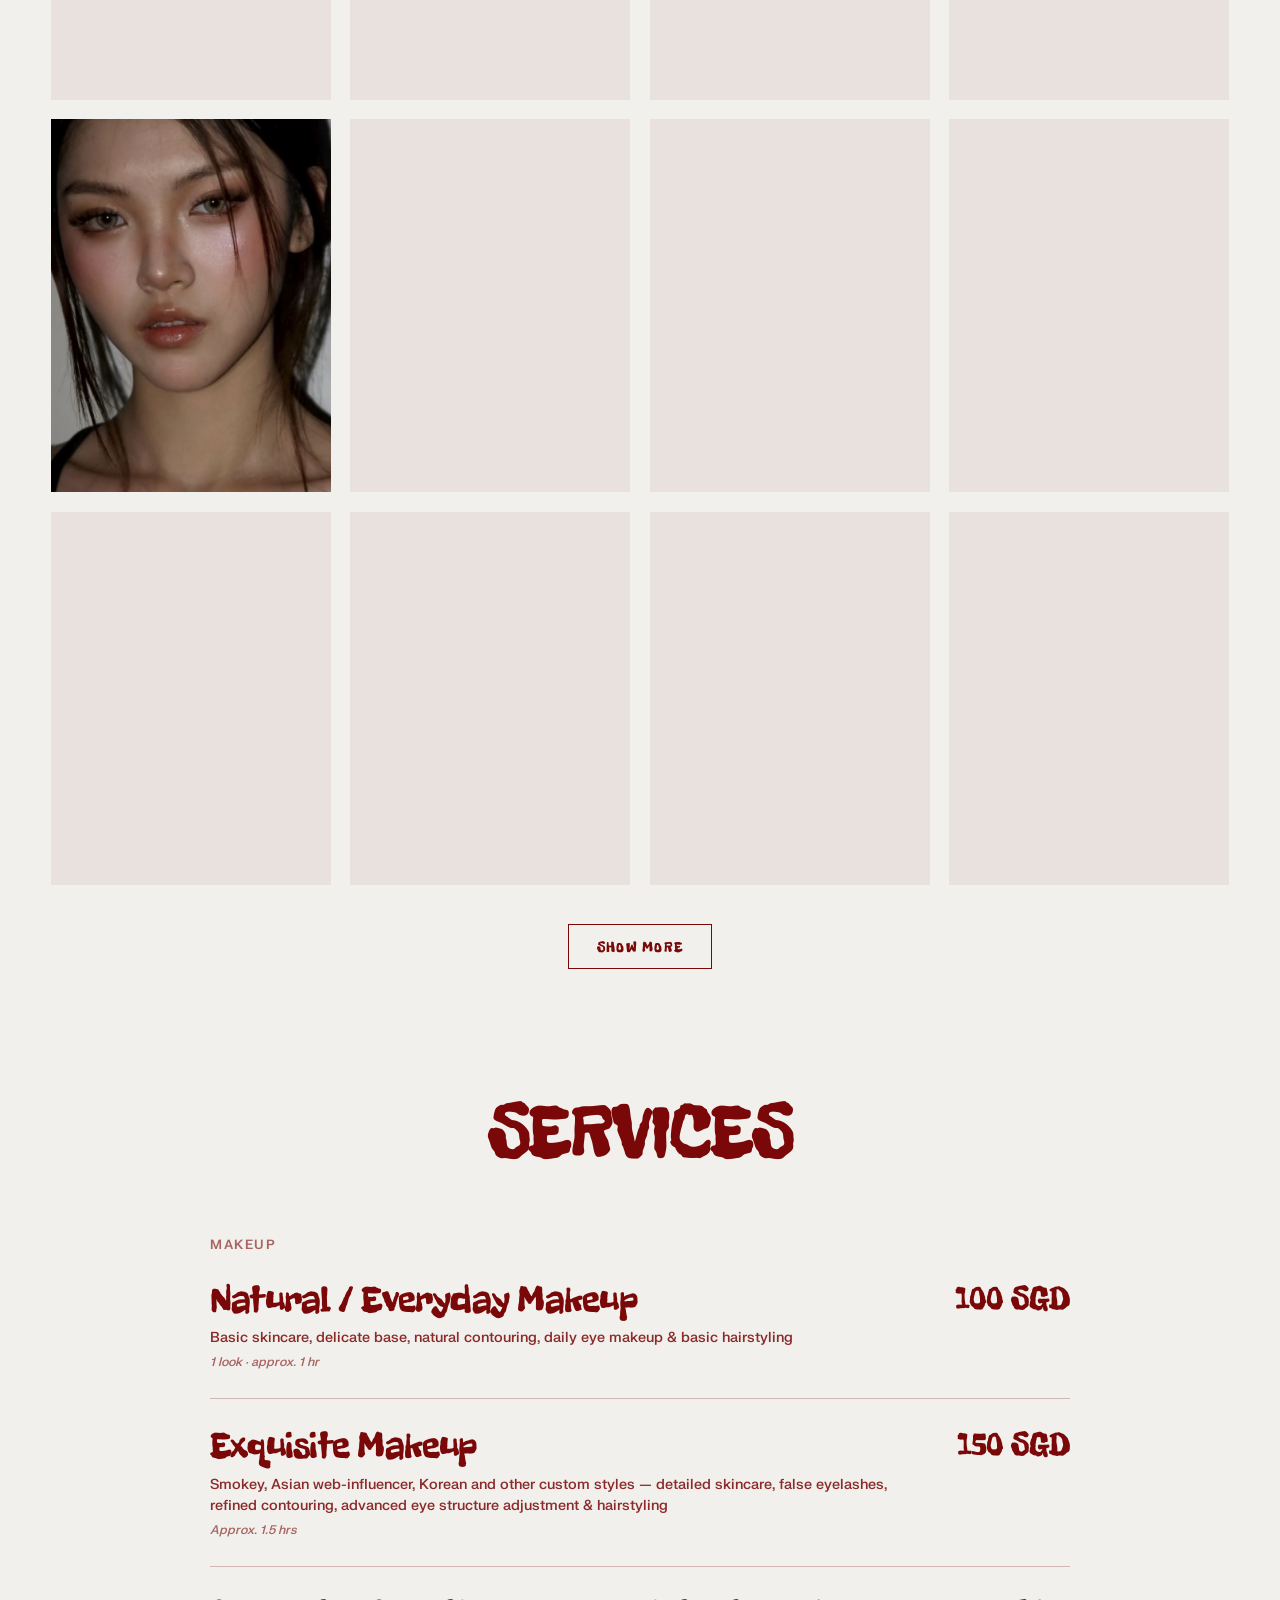
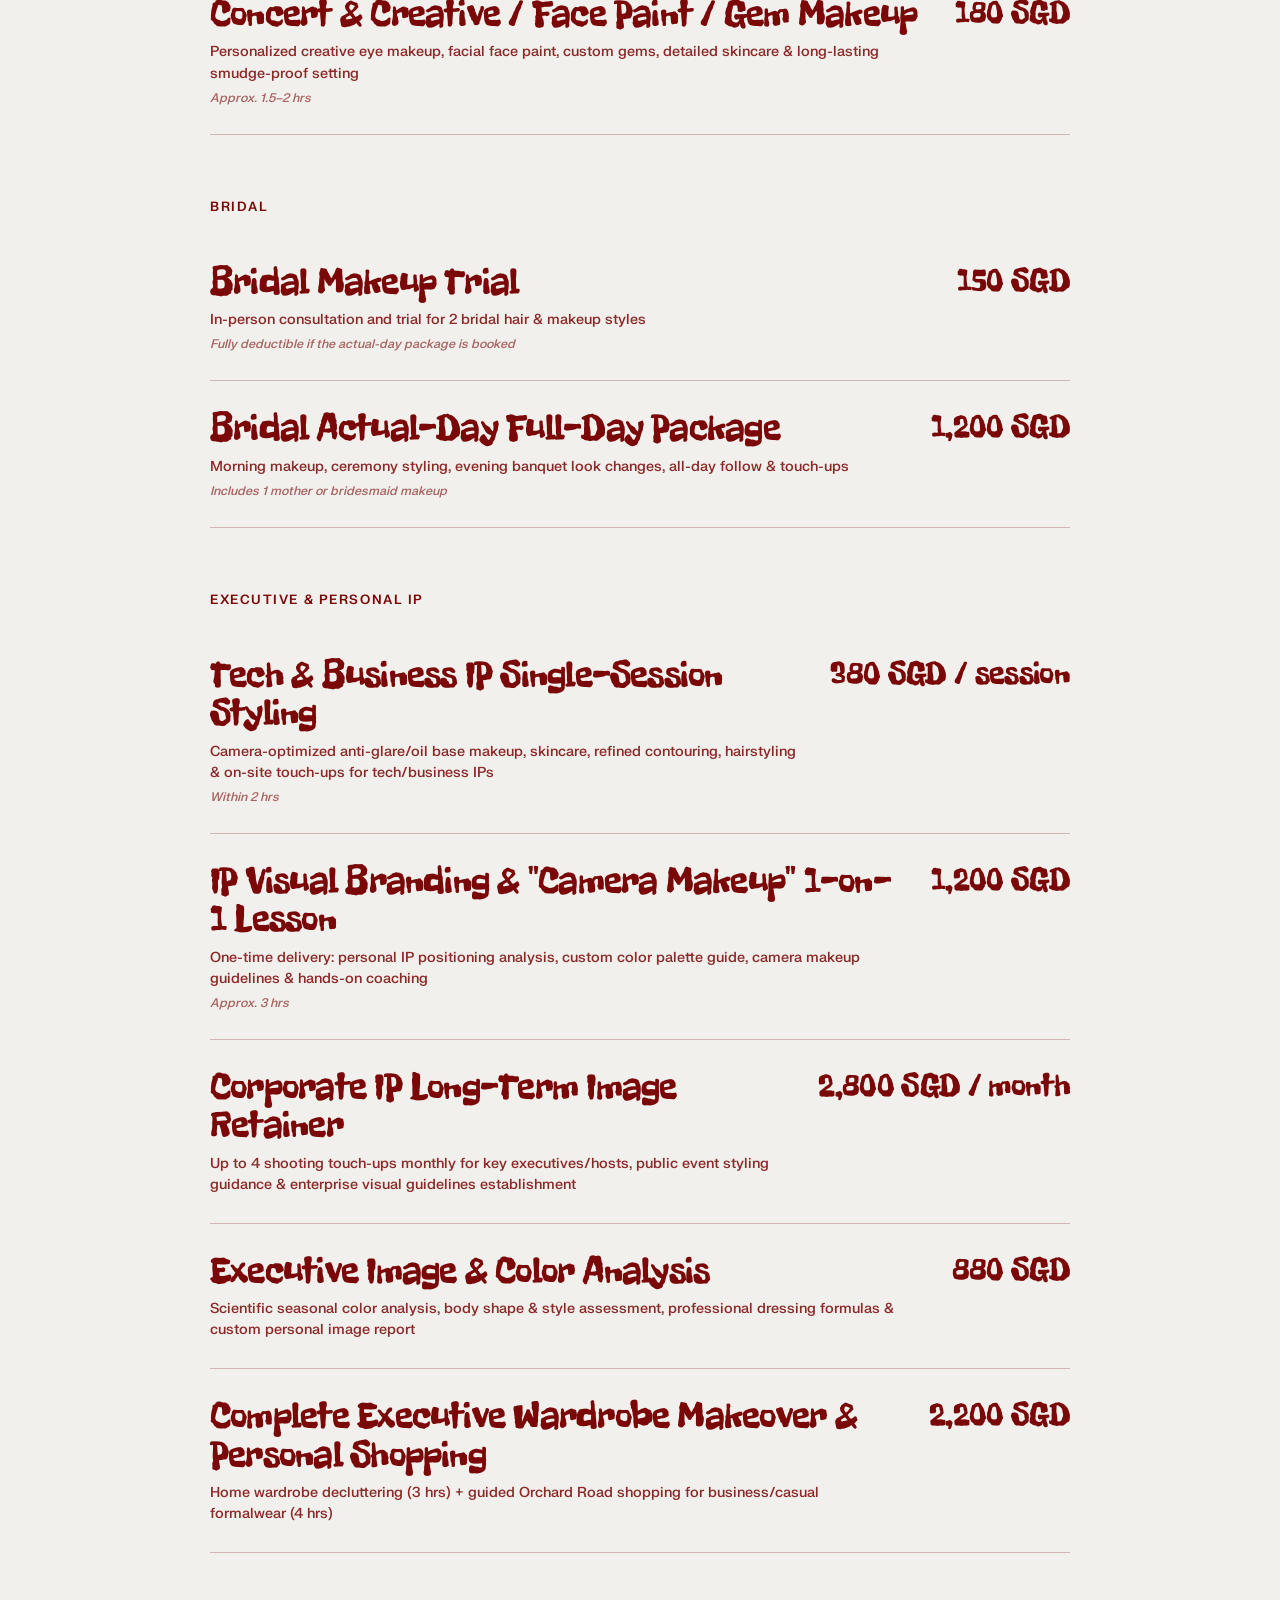
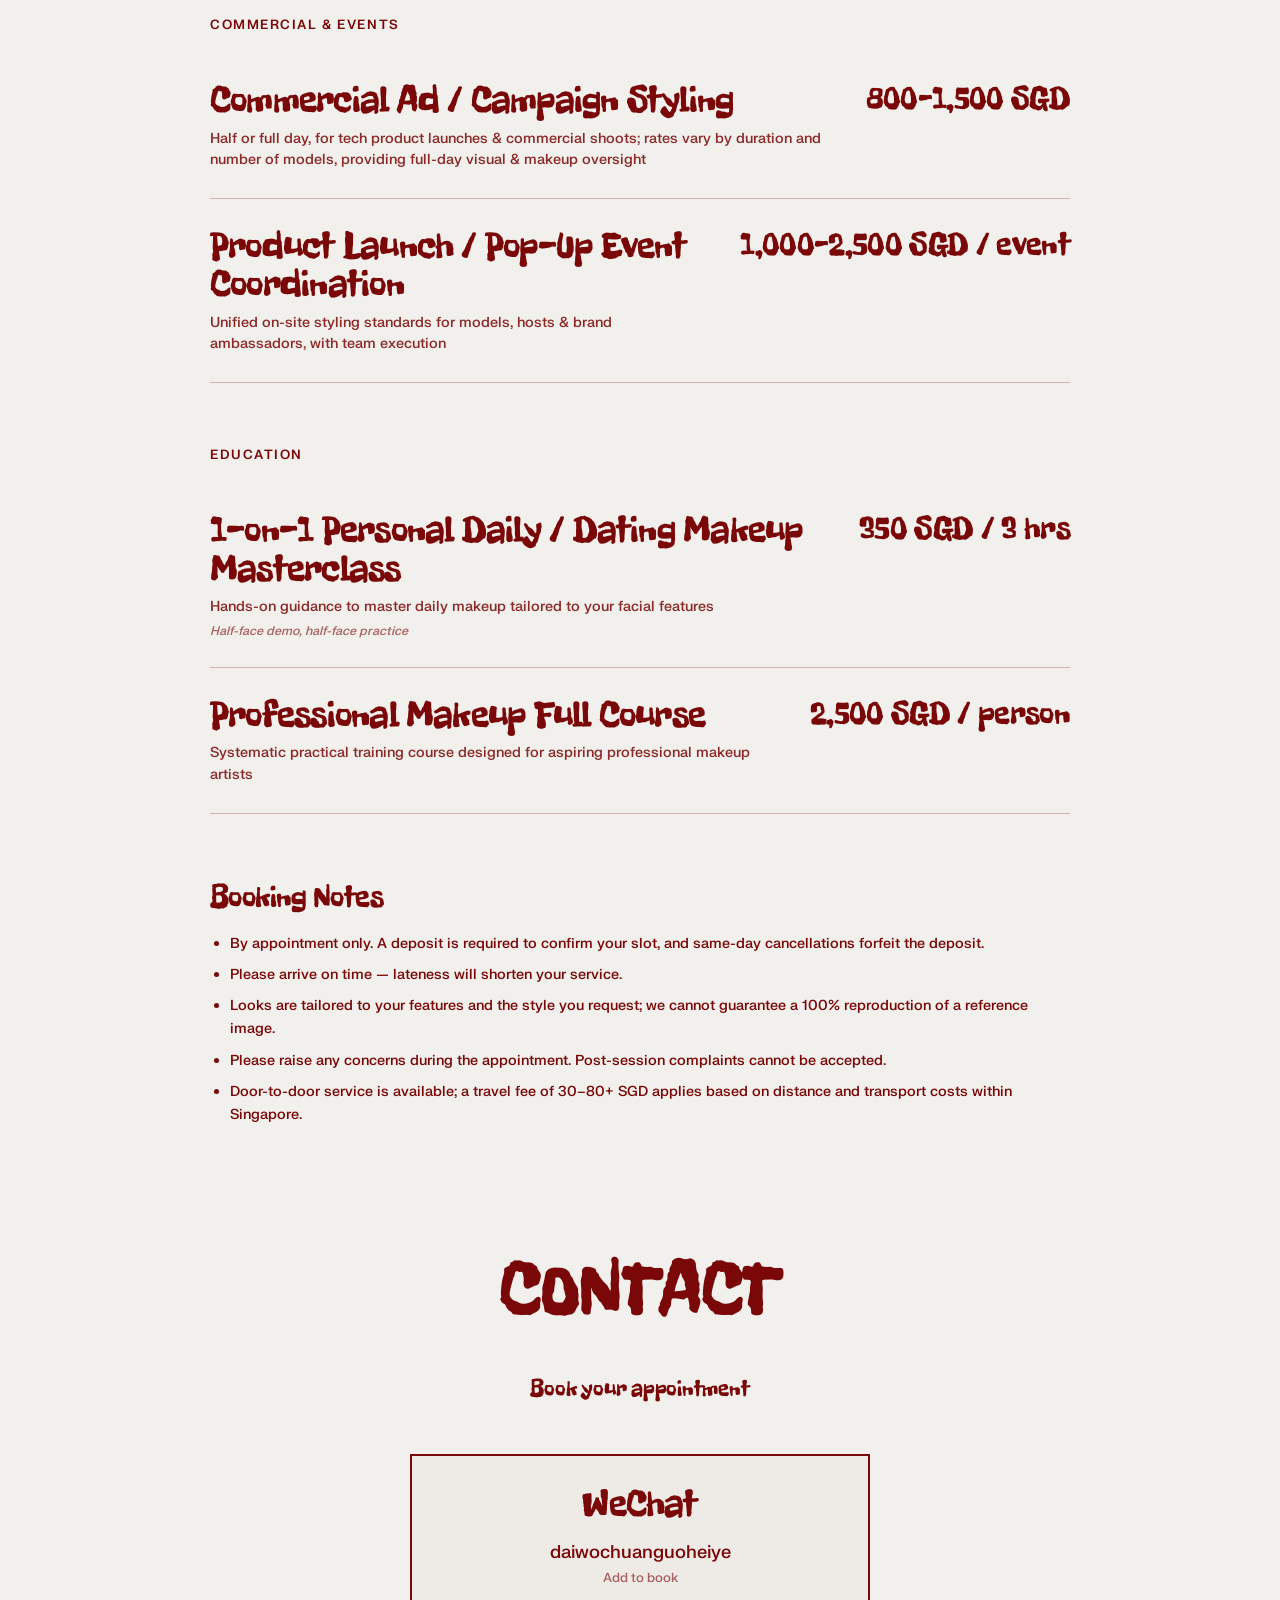
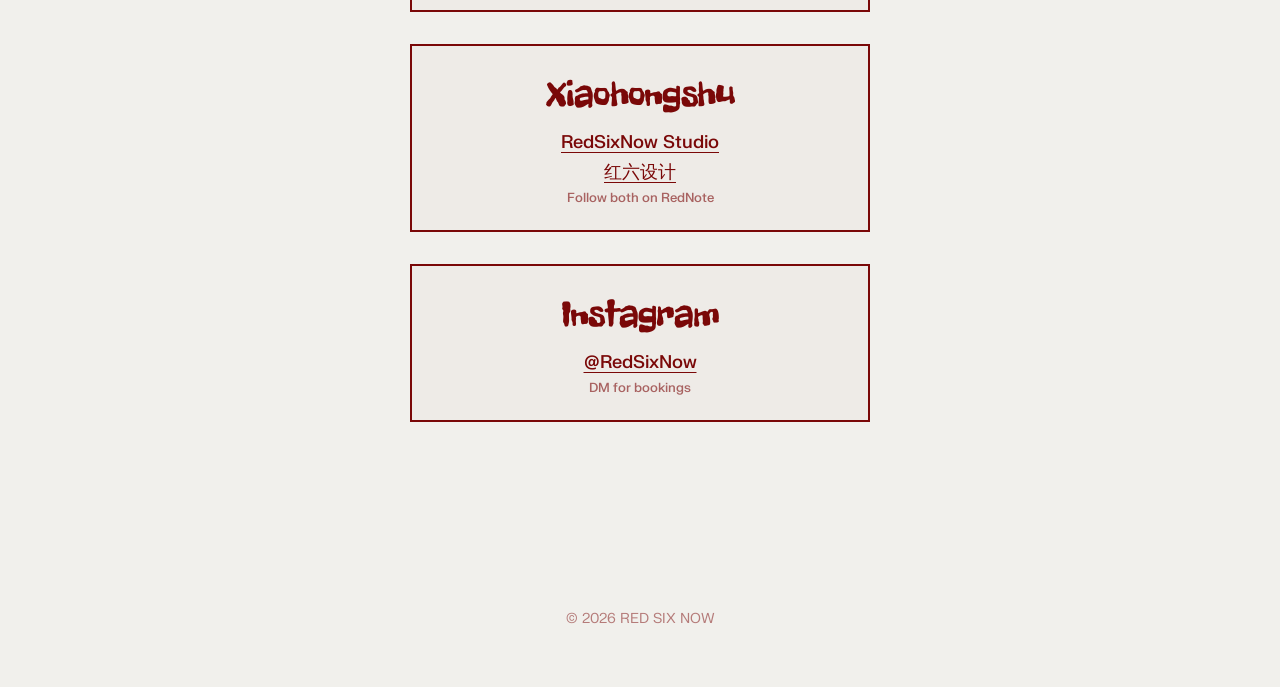
==== commit 1e4313dc: "Add second RedNote account to contact section (EN + ZH) The studio now runs two Xiaohongshu accounts" ====
--- a/index.html
+++ b/index.html
@@ -69,7 +69,8 @@
         },
         "sameAs": [
             "https://instagram.com/RedSixNow",
-            "https://xhslink.com/m/9eAvsElNwWi"
+            "https://xhslink.com/m/9eAvsElNwWi",
+            "https://xhslink.cn/m/3bUyDITQWtt"
         ],
         "hasOfferCatalog": {
             "@type": "OfferCatalog",
@@ -358,8 +359,9 @@
 
                 <section class="contact-card">
                     <h3>Xiaohongshu</h3>
-                    <p class="contact-value"><a href="https://xhslink.com/m/9eAvsElNwWi" target="_blank" rel="noopener">@RedSixNow</a></p>
-                    <p class="contact-hint">Follow on RedNote</p>
+                    <p class="contact-value"><a href="https://xhslink.com/m/9eAvsElNwWi" target="_blank" rel="noopener">RedSixNow Studio</a></p>
+                    <p class="contact-value"><a href="https://xhslink.cn/m/3bUyDITQWtt" target="_blank" rel="noopener">红六设计</a></p>
+                    <p class="contact-hint">Follow both on RedNote</p>
                 </section>
 
                 <section class="contact-card">
